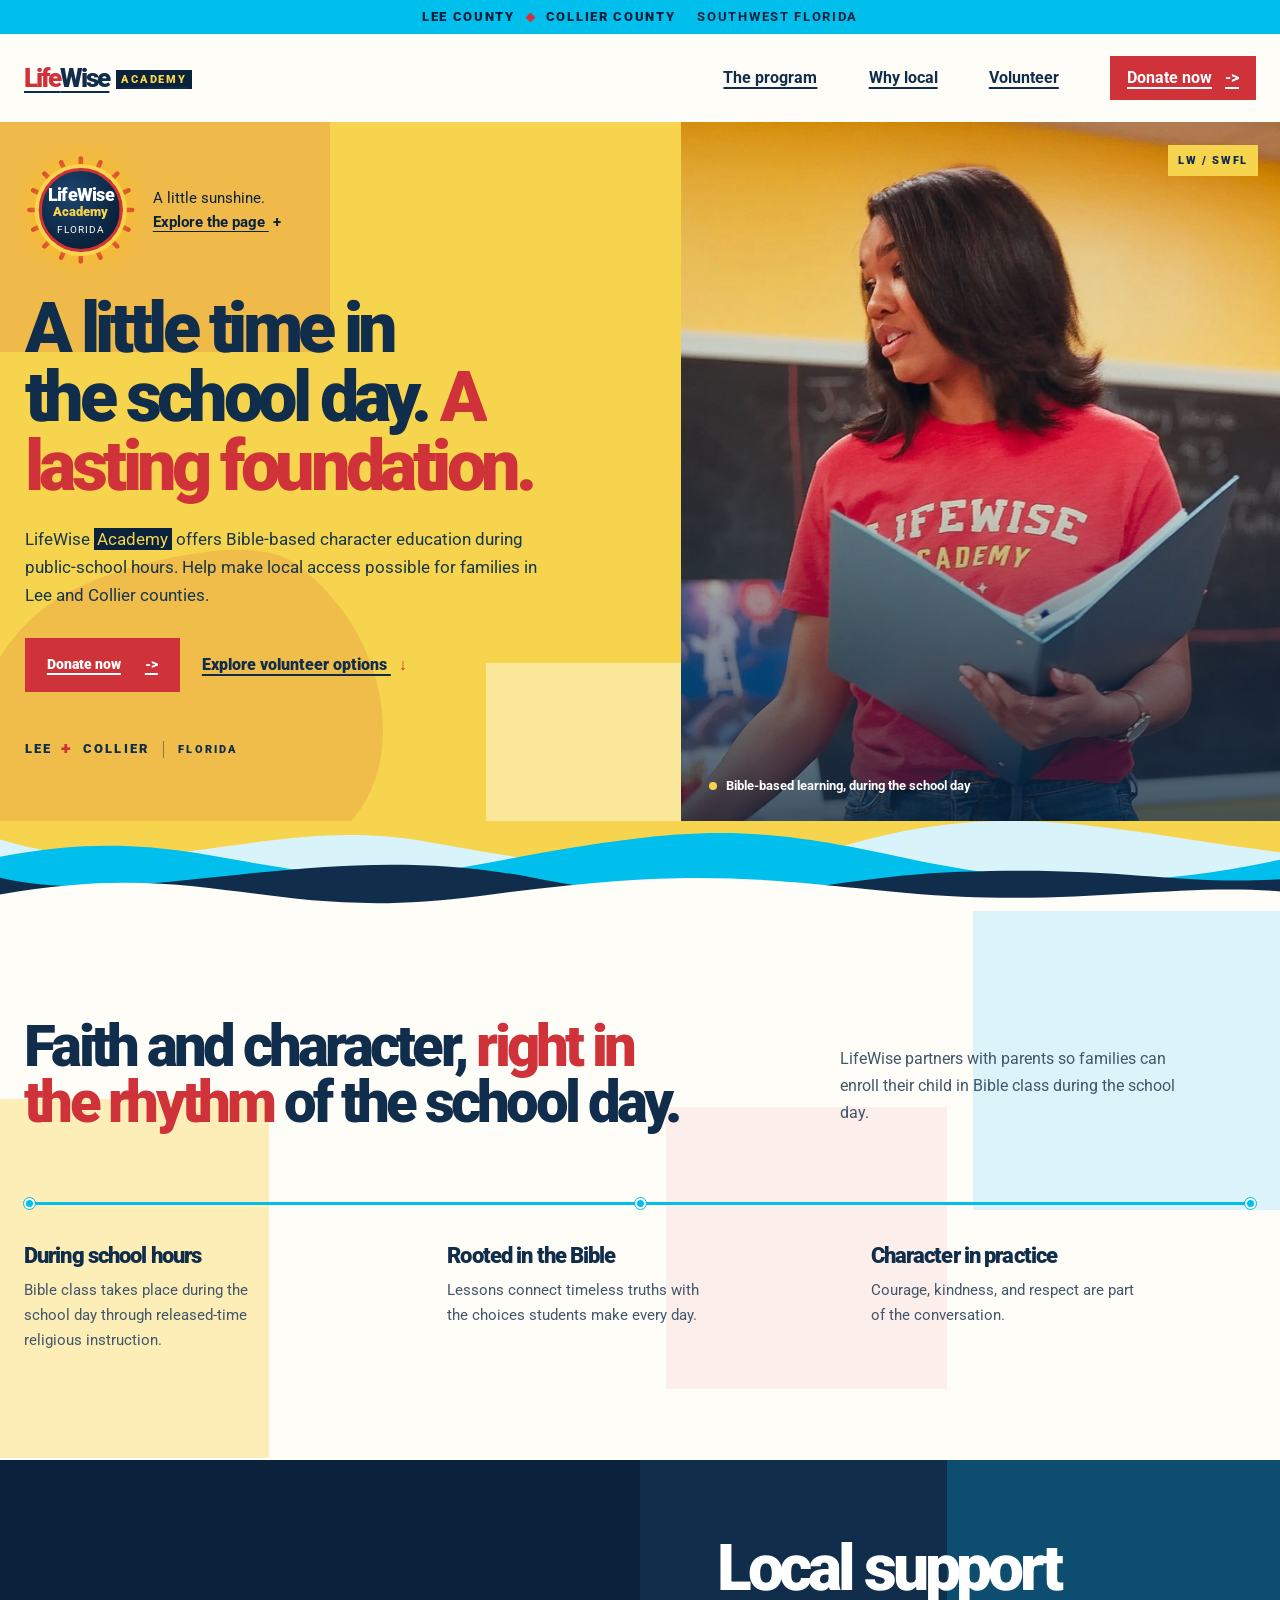
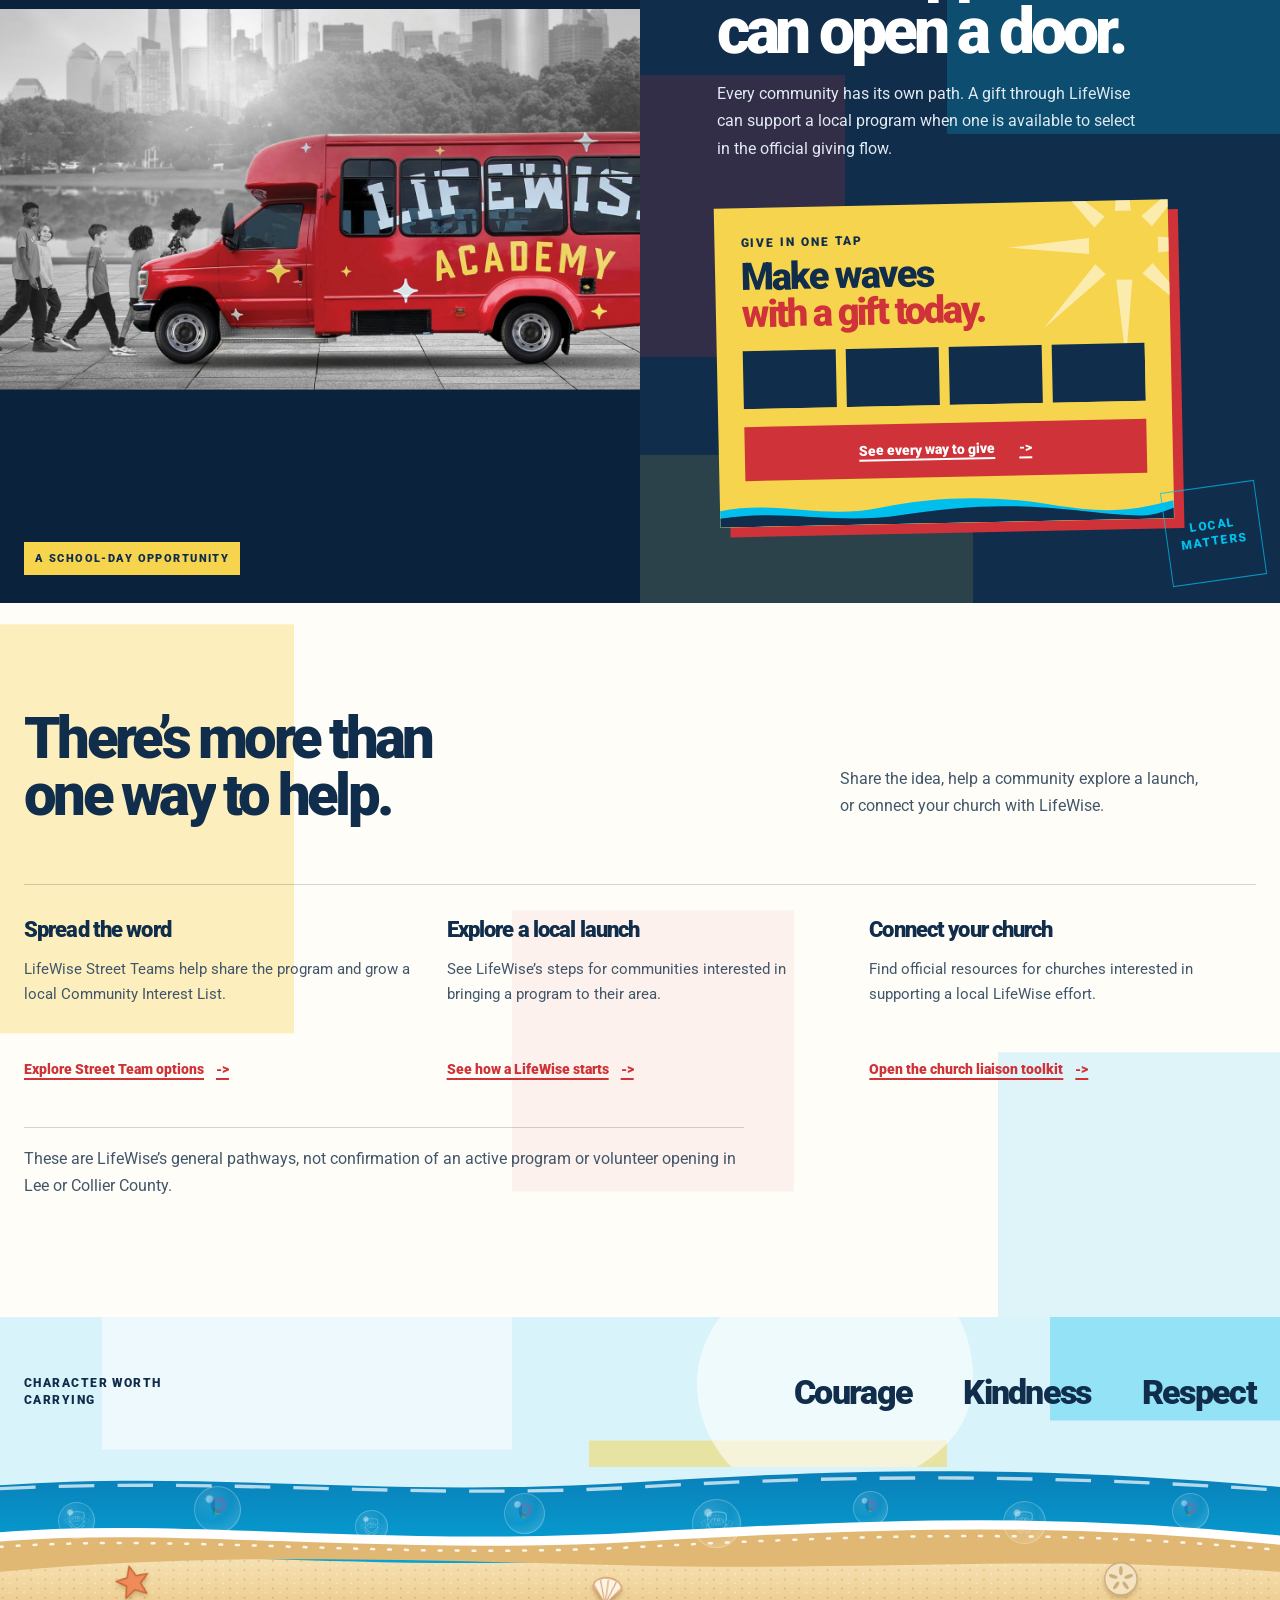
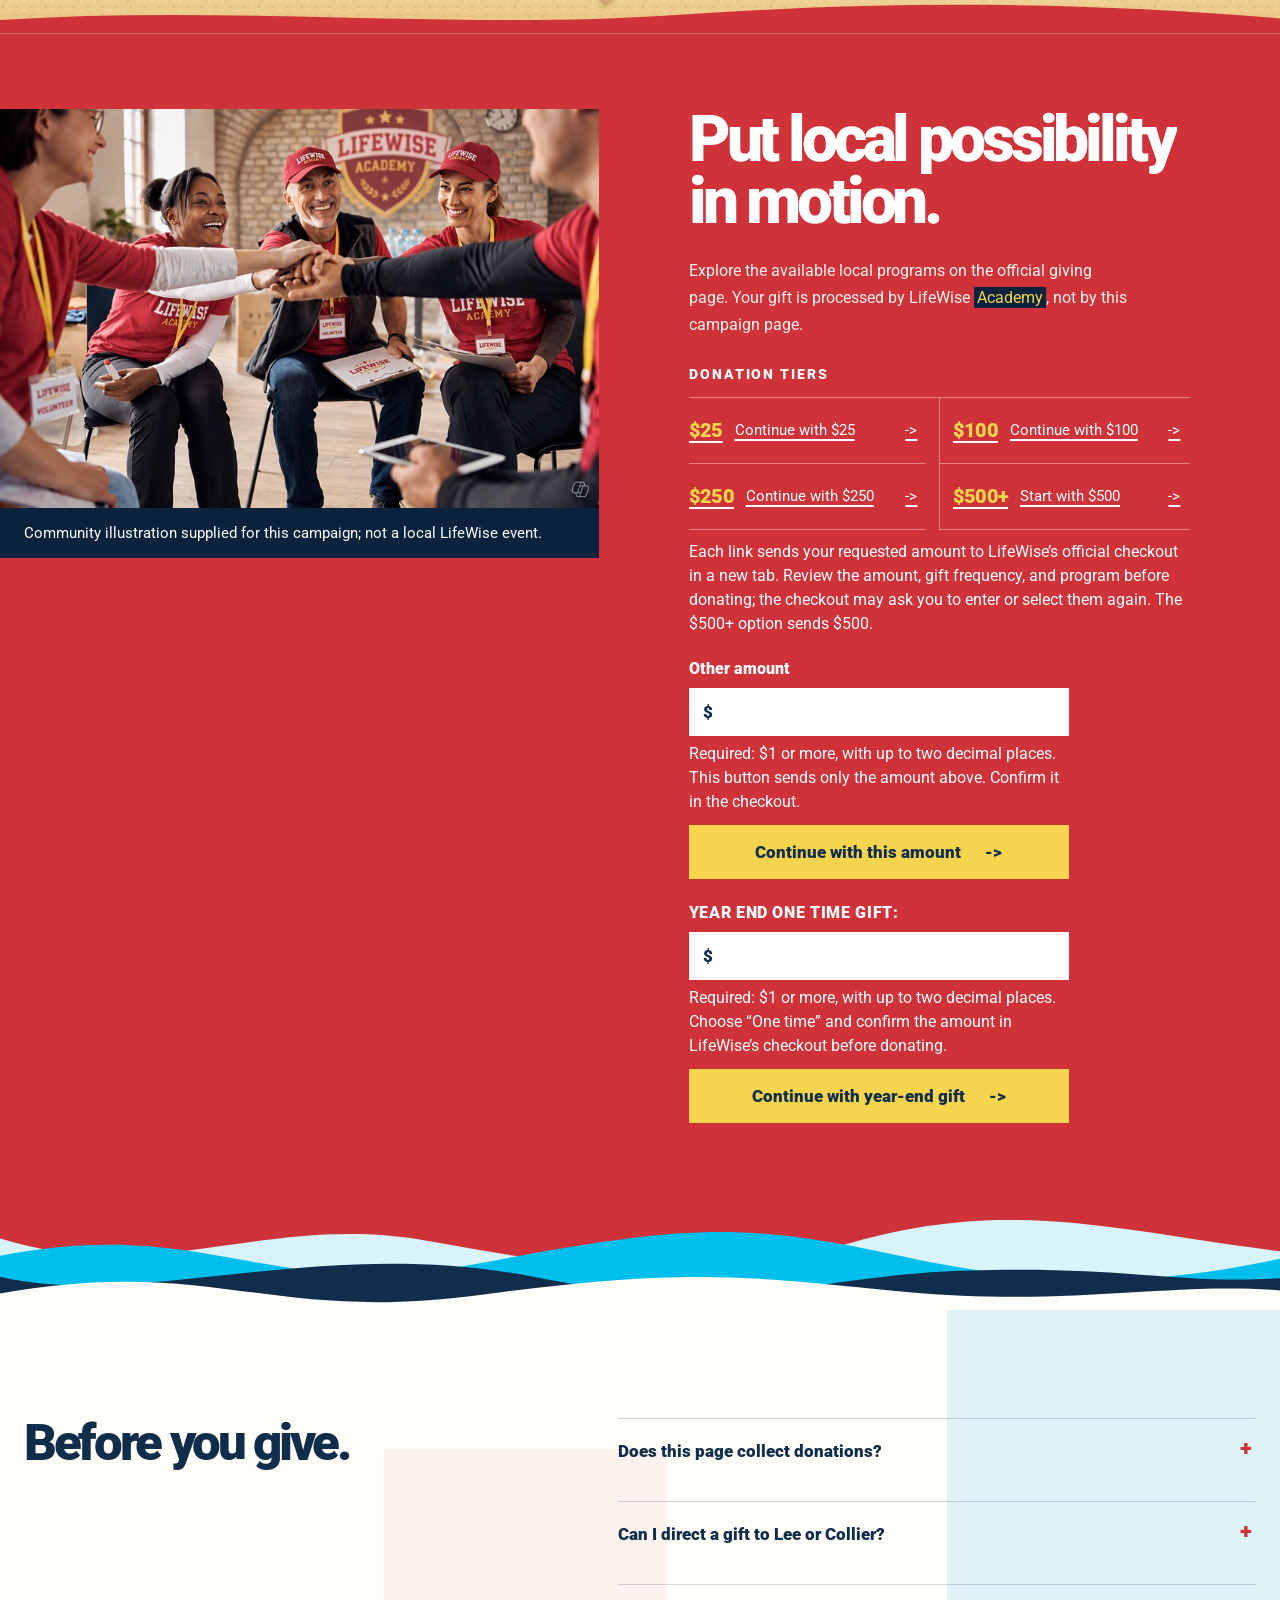
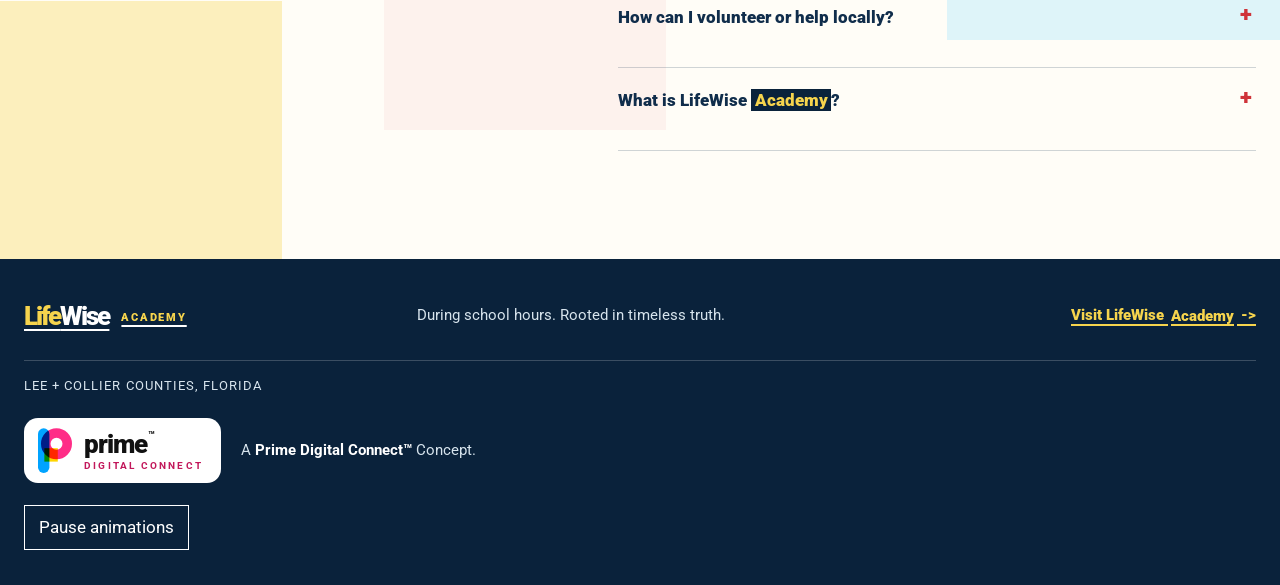
==== index.html @ 1477acfd "Use sharper teacher photo for hero Co-authored-by: Copilot App <223556219+Copilot@users.noreply.gith" ====
<!doctype html>
<html lang="en">
<head>
  <meta charset="utf-8">
  <meta name="viewport" content="width=device-width, initial-scale=1">
  <meta name="theme-color" content="#102d4b">
  <link rel="icon" href="assets/favicon.svg" type="image/svg+xml">
  <meta name="description" content="Help bring LifeWise Academy's Bible-based character education during school hours to students in Lee and Collier counties, Florida.">
  <title>LifeWise Lee + Collier | During School Hours</title>
  <link rel="canonical" href="https://afieldremains.github.io/lifewise-lee-collier/">
  <meta property="og:type" content="website">
  <meta property="og:title" content="LifeWise Lee + Collier | During School Hours">
  <meta property="og:description" content="Explore LifeWise Academy and ways to support school-day Bible-based character education in Lee and Collier counties, Florida.">
  <meta property="og:url" content="https://afieldremains.github.io/lifewise-lee-collier/">
  <meta property="og:image" content="https://afieldremains.github.io/lifewise-lee-collier/assets/lifewise-teacher.jpg">
  <meta property="og:image:width" content="1549">
  <meta property="og:image:height" content="997">
  <meta property="og:image:alt" content="A LifeWise Academy teacher reads from a binder in a classroom">
  <meta name="twitter:card" content="summary_large_image">
  <link rel="preconnect" href="https://fonts.googleapis.com">
  <link rel="preconnect" href="https://fonts.gstatic.com" crossorigin>
  <link rel="preload" as="image" href="assets/lifewise-teacher-3840.webp" imagesrcset="assets/lifewise-teacher-800.webp 800w, assets/lifewise-teacher-1200.webp 1200w, assets/lifewise-teacher-1549.webp 1549w, assets/lifewise-teacher-3840.webp 3840w" imagesizes="(max-width: 680px) 800px, (max-width: 2400px) 1200px, 50vw">
  <link rel="stylesheet" href="styles.css?v=20261030-teacher">
  <script src="script.js?v=20261030-teacher" defer></script>
</head>
<body>
  <!--
    THESIS: Invite Lee and Collier County neighbors to fund local access to LifeWise, not an abstract national campaign.
    OWN-WORLD: LifeWise red, yellow, and blue; school-day photography; oversized block typography; timetable rules.
    STORY: Explain Bible-based character education during school hours, then show how to support it through the official local-program checkout.
    FIRST VIEWPORT: Yellow split composition, oversized navy promise and donation action at left, LifeWise classroom photo at right.
    FORM: County-focused campaign poster with a school timetable spine; first hand-built direction. No generated seed was available.
  -->
  <a class="skip-link" href="#main">Skip to content</a>

  <div class="county-ribbon" aria-label="Campaign area">
    <span>Lee County</span>
    <span class="ribbon-mark" aria-hidden="true"></span>
    <span>Collier County</span>
    <span class="ribbon-tail">Southwest Florida</span>
  </div>

  <header class="site-header">
    <a class="wordmark" href="#top" aria-label="LifeWise Academy - home">
      <span class="wordmark-life">Life</span><span class="wordmark-wise">Wise</span>
      <span class="wordmark-academy">Academy</span>
    </a>

    <button class="menu-toggle" type="button" aria-expanded="false" aria-controls="site-nav" aria-label="Open navigation">
      <span></span><span></span>
    </button>

    <nav class="site-nav" id="site-nav" aria-label="Main navigation">
      <a href="#program">The program</a>
      <a href="#local">Why local</a>
      <a href="#volunteer">Volunteer</a>
      <a class="nav-give" href="#give">Donate now <span aria-hidden="true">-&gt;</span></a>
    </nav>
  </header>

  <main id="main">
    <section class="hero" id="top" aria-labelledby="hero-title">
      <div class="morph-field" aria-hidden="true"><span class="morph morph-a"></span><span class="morph morph-b"></span><span class="morph morph-c"></span></div>
      <div class="hero-copy">
        <details class="sun-nav">
          <summary aria-label="LifeWise Academy Florida: explore page navigation">
            <span class="sun-brand" aria-hidden="true">
              <svg class="sun-rays" viewBox="0 0 120 120" focusable="false"><g stroke="currentColor" stroke-width="5" stroke-linecap="round"><path d="M60 5v9m0 92v9M5 60h9m92 0h9M21 21l7 7m64 64 7 7M21 99l7-7m64-64 7-7M39 9l4 9m34 84 4 9M9 39l9 4m84 34 9 4M9 81l9-4m84-34 9-4M39 111l4-9m34-84 4-9"/></g></svg>
              <svg class="sun-orbit" viewBox="0 0 120 120" focusable="false"><circle class="sun-orbit-track" cx="60" cy="60" r="57" pathLength="1"/><circle class="sun-orbit-fill" cx="60" cy="60" r="57" pathLength="1"/></svg>
              <span class="sun-disc"><span class="sun-life">LifeWise</span><span class="sun-academy">Academy</span><span class="sun-florida">Florida</span></span>
            </span>
            <span class="sun-prompt">A little sunshine.<br><strong>Explore the page <span class="sun-toggle" aria-hidden="true">+</span></strong></span>
          </summary>
          <nav class="sun-links" aria-label="Sunshine quick navigation">
            <a class="sun-donate" href="#give">Choose a gift <span aria-hidden="true">-&gt;</span></a>
            <a href="#program">Discover the program</a>
            <a href="#local">Explore local support</a>
            <a href="#volunteer">Find ways to volunteer</a>
            <a href="#questions-title">Before you give</a>
            <a href="#top">Back to the top <span aria-hidden="true">↑</span></a>
          </nav>
        </details>
        <h1 id="hero-title">A little time in the school day. <span>A lasting foundation.</span></h1>
        <p class="hero-description">LifeWise <span class="academy-highlight">Academy</span> offers Bible-based character education during public-school hours. Help make local access possible for families in Lee and Collier counties.</p>
        <div class="hero-actions">
          <a class="button button-red" href="#give">Donate now <span aria-hidden="true">-&gt;</span></a>
          <a class="text-link" href="#volunteer">Explore volunteer options <span aria-hidden="true">↓</span></a>
        </div>
        <div class="hero-counties" aria-label="Campaign focus: Lee and Collier counties">
          <span>LEE</span><span class="county-plus">+</span><span>COLLIER</span>
          <span class="county-state">FLORIDA</span>
        </div>
      </div>

      <figure class="hero-photo">
        <img src="assets/lifewise-teacher-3840.webp" srcset="assets/lifewise-teacher-800.webp 800w, assets/lifewise-teacher-1200.webp 1200w, assets/lifewise-teacher-1549.webp 1549w, assets/lifewise-teacher-3840.webp 3840w" sizes="(max-width: 680px) 800px, (max-width: 2400px) 1200px, 50vw" width="3840" height="2472" fetchpriority="high" alt="A LifeWise Academy teacher reads from a binder in a classroom">
        <figcaption>
          <span class="photo-caption-dot" aria-hidden="true"></span>
          Bible-based learning, during the school day
        </figcaption>
        <span class="photo-index" aria-hidden="true">LW / SWFL</span>
      </figure>
      <svg class="morph-svg morph-svg-hero" viewBox="0 0 200 200" aria-hidden="true" focusable="false"><path d="M44.7,-58.4C57.4,-48.6,67,-34.1,71.5,-18C76,-1.9,75.4,15.7,67.6,29.1C59.8,42.5,44.8,51.7,29.6,58.9C14.4,66.1,-1,71.3,-16.5,69.6C-32,67.9,-47.6,59.3,-58.3,46.4C-69,33.5,-74.8,16.2,-73.3,0.9C-71.8,-14.4,-63,-28.8,-51.6,-38.9C-40.2,-49,-26.1,-54.8,-11.4,-58.8C3.3,-62.8,32,-68.2,44.7,-58.4Z" transform="translate(100 100)"><animate attributeName="d" dur="16s" repeatCount="indefinite" calcMode="spline" keySplines="0.45 0 0.55 1;0.45 0 0.55 1;0.45 0 0.55 1" keyTimes="0;0.33;0.66;1" values="M44.7,-58.4C57.4,-48.6,67,-34.1,71.5,-18C76,-1.9,75.4,15.7,67.6,29.1C59.8,42.5,44.8,51.7,29.6,58.9C14.4,66.1,-1,71.3,-16.5,69.6C-32,67.9,-47.6,59.3,-58.3,46.4C-69,33.5,-74.8,16.2,-73.3,0.9C-71.8,-14.4,-63,-28.8,-51.6,-38.9C-40.2,-49,-26.1,-54.8,-11.4,-58.8C3.3,-62.8,32,-68.2,44.7,-58.4Z;M38.9,-52.6C50.9,-43.9,61.4,-32.4,66.9,-18.5C72.4,-4.6,72.9,11.7,66.2,24.6C59.5,37.5,45.6,47,31.2,54.4C16.8,61.8,1.9,67.1,-13.6,66.1C-29.1,65.1,-45.2,57.8,-55.6,45.6C-66,33.4,-70.7,16.7,-69.2,1C-67.7,-14.7,-60,-29.4,-49,-38.3C-38,-47.2,-23.7,-50.3,-9.1,-53.6C5.5,-56.9,26.9,-61.3,38.9,-52.6Z;M47.3,-60.6C59.2,-50.6,65.5,-33.8,68.4,-17C71.3,-0.2,70.8,16.6,63.2,29.3C55.6,42,40.9,50.6,26,57.4C11.1,64.2,-4,69.2,-19.4,66.8C-34.8,64.4,-50.5,54.6,-60.4,41C-70.3,27.4,-74.4,10,-71.6,-5.7C-68.8,-21.4,-59.1,-35.4,-46.8,-45.4C-34.5,-55.4,-19.6,-61.4,-2.7,-58.5C14.2,-55.6,35.4,-70.6,47.3,-60.6Z;M44.7,-58.4C57.4,-48.6,67,-34.1,71.5,-18C76,-1.9,75.4,15.7,67.6,29.1C59.8,42.5,44.8,51.7,29.6,58.9C14.4,66.1,-1,71.3,-16.5,69.6C-32,67.9,-47.6,59.3,-58.3,46.4C-69,33.5,-74.8,16.2,-73.3,0.9C-71.8,-14.4,-63,-28.8,-51.6,-38.9C-40.2,-49,-26.1,-54.8,-11.4,-58.8C3.3,-62.8,32,-68.2,44.7,-58.4Z"/></path></svg>
    </section>

    <div class="coastal-divider coastal-divider-sunshine" aria-hidden="true"></div>

    <section class="program-section section-pad" id="program" aria-labelledby="program-title">
      <div class="morph-field" aria-hidden="true"><span class="morph morph-a"></span><span class="morph morph-b"></span><span class="morph morph-c"></span></div>
      <div class="program-heading">
        <h2 id="program-title">Faith and character, <em>right in the rhythm</em> of the school day.</h2>
        <p>LifeWise partners with parents so families can enroll their child in Bible class during the school day.</p>
      </div>

      <div class="school-day-rail" aria-label="LifeWise program at a glance">
        <div class="rail-line" aria-hidden="true"><span></span><span></span><span></span></div>
        <div class="rail-stop">
          <h3>During school hours</h3>
          <p>Bible class takes place during the school day through released-time religious instruction.</p>
        </div>
        <div class="rail-stop">
          <h3>Rooted in the Bible</h3>
          <p>Lessons connect timeless truths with the choices students make every day.</p>
        </div>
        <div class="rail-stop">
          <h3>Character in practice</h3>
          <p>Courage, kindness, and respect are part of the conversation.</p>
        </div>
      </div>
    </section>

    <section class="local-section" id="local" aria-labelledby="local-title">
      <div class="morph-field" aria-hidden="true"><span class="morph morph-a"></span><span class="morph morph-b"></span><span class="morph morph-c"></span></div>
      <div class="local-photo">
        <img src="assets/lifewise-bus-city.webp" width="1480" height="880" loading="lazy" decoding="async" alt="Children walking toward a red LifeWise Academy bus, with a grayscale city skyline behind them">
        <span class="local-photo-label">A school-day opportunity</span>
      </div>
      <div class="local-copy">
        <h2 id="local-title">Local support can open a door.</h2>
        <p>Every community has its own path. A gift through LifeWise can support a local program when one is available to select in the official giving flow.</p>
        <div class="quick-give" aria-labelledby="quick-give-title">
          <svg class="quick-burst" viewBox="0 0 200 200" aria-hidden="true" focusable="false"><g fill="currentColor"><path d="M100 0l7 70h-14zM100 200l-7-70h14zM0 100l70-7v14zM200 100l-70 7v-14zM29 29l55 46-9 9zM171 171l-55-46 9-9zM29 171l46-55 9 9zM171 29l-46 55-9-9z"/></g></svg>
          <svg class="quick-wave" viewBox="0 0 400 40" preserveAspectRatio="none" aria-hidden="true" focusable="false"><path d="M0 18C50 4 90 32 140 18S240 4 290 18 360 30 400 16V40H0Z" fill="#00bfed"/><path d="M0 28C60 16 100 40 160 28S260 16 320 28 380 36 400 26V40H0Z" fill="#102d4b"/></svg>
          <p class="quick-kicker">Give in one tap</p>
          <h3 id="quick-give-title">Make waves <span>with a gift today.</span></h3>
          <ul class="quick-chips"><li><a class="quick-chip" href="https://give.lifewise.org/lifewise/checkout/local-program-giving-checkout-all?payment_processor=payrix&amp;amount=25" target="_blank" rel="noopener noreferrer"><strong>$25</strong><span class="visually-hidden"> donation, opens LifeWise checkout in a new tab</span></a></li><li><a class="quick-chip" href="https://give.lifewise.org/lifewise/checkout/local-program-giving-checkout-all?payment_processor=payrix&amp;amount=100" target="_blank" rel="noopener noreferrer"><strong>$100</strong><span class="visually-hidden"> donation, opens LifeWise checkout in a new tab</span></a></li><li><a class="quick-chip" href="https://give.lifewise.org/lifewise/checkout/local-program-giving-checkout-all?payment_processor=payrix&amp;amount=250" target="_blank" rel="noopener noreferrer"><strong>$250</strong><span class="visually-hidden"> donation, opens LifeWise checkout in a new tab</span></a></li><li><a class="quick-chip" href="https://give.lifewise.org/lifewise/checkout/local-program-giving-checkout-all?payment_processor=payrix&amp;amount=500" target="_blank" rel="noopener noreferrer"><strong>$500+</strong><span class="visually-hidden"> donation, opens LifeWise checkout in a new tab</span></a></li></ul>
          <a class="button button-red quick-cta" href="#give">See every way to give <span aria-hidden="true">-&gt;</span></a>
        </div>
      </div>
      <div class="county-stamp" aria-hidden="true">LOCAL<br>MATTERS</div>
    </section>

    <section class="volunteer-section section-pad" id="volunteer" aria-labelledby="volunteer-title">
      <div class="morph-field" aria-hidden="true"><span class="morph morph-a"></span><span class="morph morph-b"></span><span class="morph morph-c"></span></div>
      <div class="volunteer-heading">
        <h2 id="volunteer-title">There’s more than one way to help.</h2>
        <p>Share the idea, help a community explore a launch, or connect your church with LifeWise.</p>
      </div>
      <div class="volunteer-options">
        <article class="volunteer-option">
          <h3>Spread the word</h3>
          <p>LifeWise Street Teams help share the program and grow a local Community Interest List.</p>
          <a href="https://lifewise.org/streetteam/" target="_blank" rel="noopener noreferrer">Explore Street Team options <span aria-hidden="true">-&gt;</span></a>
        </article>
        <article class="volunteer-option">
          <h3>Explore a local launch</h3>
          <p>See LifeWise’s steps for communities interested in bringing a program to their area.</p>
          <a href="https://lifewise.org/startalifewise/" target="_blank" rel="noopener noreferrer">See how a LifeWise starts <span aria-hidden="true">-&gt;</span></a>
        </article>
        <article class="volunteer-option">
          <h3>Connect your church</h3>
          <p>Find official resources for churches interested in supporting a local LifeWise effort.</p>
          <a href="https://lifewise.org/churchtoolkit/" target="_blank" rel="noopener noreferrer">Open the church liaison toolkit <span aria-hidden="true">-&gt;</span></a>
        </article>
      </div>
      <p class="volunteer-note">These are LifeWise’s general pathways, not confirmation of an active program or volunteer opening in Lee or Collier County.</p>
    </section>

    <section class="values-band" aria-label="LifeWise character values">
      <div class="morph-field" aria-hidden="true"><span class="morph morph-a"></span><span class="morph morph-b"></span><span class="morph morph-c"></span></div><svg class="morph-svg morph-svg-values" viewBox="0 0 200 200" aria-hidden="true" focusable="false"><path d="M44.7,-58.4C57.4,-48.6,67,-34.1,71.5,-18C76,-1.9,75.4,15.7,67.6,29.1C59.8,42.5,44.8,51.7,29.6,58.9C14.4,66.1,-1,71.3,-16.5,69.6C-32,67.9,-47.6,59.3,-58.3,46.4C-69,33.5,-74.8,16.2,-73.3,0.9C-71.8,-14.4,-63,-28.8,-51.6,-38.9C-40.2,-49,-26.1,-54.8,-11.4,-58.8C3.3,-62.8,32,-68.2,44.7,-58.4Z" transform="translate(100 100)"><animate attributeName="d" dur="16s" repeatCount="indefinite" calcMode="spline" keySplines="0.45 0 0.55 1;0.45 0 0.55 1;0.45 0 0.55 1" keyTimes="0;0.33;0.66;1" values="M44.7,-58.4C57.4,-48.6,67,-34.1,71.5,-18C76,-1.9,75.4,15.7,67.6,29.1C59.8,42.5,44.8,51.7,29.6,58.9C14.4,66.1,-1,71.3,-16.5,69.6C-32,67.9,-47.6,59.3,-58.3,46.4C-69,33.5,-74.8,16.2,-73.3,0.9C-71.8,-14.4,-63,-28.8,-51.6,-38.9C-40.2,-49,-26.1,-54.8,-11.4,-58.8C3.3,-62.8,32,-68.2,44.7,-58.4Z;M38.9,-52.6C50.9,-43.9,61.4,-32.4,66.9,-18.5C72.4,-4.6,72.9,11.7,66.2,24.6C59.5,37.5,45.6,47,31.2,54.4C16.8,61.8,1.9,67.1,-13.6,66.1C-29.1,65.1,-45.2,57.8,-55.6,45.6C-66,33.4,-70.7,16.7,-69.2,1C-67.7,-14.7,-60,-29.4,-49,-38.3C-38,-47.2,-23.7,-50.3,-9.1,-53.6C5.5,-56.9,26.9,-61.3,38.9,-52.6Z;M47.3,-60.6C59.2,-50.6,65.5,-33.8,68.4,-17C71.3,-0.2,70.8,16.6,63.2,29.3C55.6,42,40.9,50.6,26,57.4C11.1,64.2,-4,69.2,-19.4,66.8C-34.8,64.4,-50.5,54.6,-60.4,41C-70.3,27.4,-74.4,10,-71.6,-5.7C-68.8,-21.4,-59.1,-35.4,-46.8,-45.4C-34.5,-55.4,-19.6,-61.4,-2.7,-58.5C14.2,-55.6,35.4,-70.6,47.3,-60.6Z;M44.7,-58.4C57.4,-48.6,67,-34.1,71.5,-18C76,-1.9,75.4,15.7,67.6,29.1C59.8,42.5,44.8,51.7,29.6,58.9C14.4,66.1,-1,71.3,-16.5,69.6C-32,67.9,-47.6,59.3,-58.3,46.4C-69,33.5,-74.8,16.2,-73.3,0.9C-71.8,-14.4,-63,-28.8,-51.6,-38.9C-40.2,-49,-26.1,-54.8,-11.4,-58.8C3.3,-62.8,32,-68.2,44.7,-58.4Z"/></path></svg>
      <p>Character worth carrying</p>
      <ul>
        <li>Courage</li>
        <li>Kindness</li>
        <li>Respect</li>
      </ul>
    </section>

    <div class="shoreline" aria-hidden="true">
      <svg class="shore-scene" viewBox="0 0 1440 200" preserveAspectRatio="none" focusable="false">
        <defs>
          <linearGradient id="shore-sea" x1="0" y1="0" x2="0" y2="1"><stop offset="0" stop-color="#0a7fb8"/><stop offset="1" stop-color="#00bfed"/></linearGradient>
          <linearGradient id="shore-sand" x1="0" y1="0" x2="0" y2="1"><stop offset="0" stop-color="#f8e5ba"/><stop offset="1" stop-color="#e8c27c"/></linearGradient>
          <pattern id="shore-grain" width="16" height="11" patternUnits="userSpaceOnUse"><circle cx="3" cy="3" r="1.1" fill="#b98a45" opacity="0.45"/><circle cx="11" cy="8" r="0.9" fill="#fff8e6" opacity="0.8"/></pattern>
        </defs>
        <rect width="1440" height="200" fill="#d9f3fa"/>
        <path d="M0 22C240 4 430 38 720 18S1200 2 1440 24V200H0Z" fill="url(#shore-sea)"/>
        <path d="M0 26C260 12 470 40 720 24S1190 10 1440 28" fill="none" stroke="#fff" stroke-width="4" stroke-dasharray="40 26" opacity="0.7"/>
        <path d="M0 116C220 94 420 128 700 110S1180 90 1440 114V200H0Z" fill="url(#shore-sand)"/>
        <path d="M0 116C220 94 420 128 700 110S1180 90 1440 114V200H0Z" fill="url(#shore-grain)"/>
        <g class="shore-lap">
          <path d="M0 84C200 66 430 102 720 84S1210 62 1440 88V126C1180 104 980 126 700 118S220 104 0 126Z" fill="#e0b873"/>
          <path d="M0 84C200 66 430 102 720 84S1210 62 1440 88" fill="none" stroke="#fff" stroke-width="11" stroke-linecap="round"/>
          <path d="M0 96C210 80 440 112 720 96S1200 76 1440 100" fill="none" stroke="#fff" stroke-width="3" stroke-dasharray="3 16" stroke-linecap="round" opacity="0.85"/>
        </g>
        <path d="M0 184C260 166 520 196 760 178S1220 162 1440 182V200H0Z" fill="#cf3339"/>
      </svg>
      <svg class="shore-find shore-star" viewBox="0 0 40 40" focusable="false"><path d="M20 2l5 12 13 1-10 8 4 13-12-7-12 7 4-13L2 15l13-1z" fill="#ef8a5a" stroke="#c4602f" stroke-width="1.5" stroke-linejoin="round"/></svg>
      <svg class="shore-find shore-scallop" viewBox="0 0 40 34" focusable="false"><path d="M20 32 4 14C4 6 12 2 20 2s16 4 16 12Z" fill="#fff4e4" stroke="#d1a06d" stroke-width="1.5" stroke-linejoin="round"/><path d="M20 32V4M20 32 11 5M20 32 29 5M20 32 5 12M20 32 35 12" fill="none" stroke="#d1a06d" stroke-width="1.2"/></svg>
      <svg class="shore-find shore-dollar" viewBox="0 0 40 40" focusable="false"><circle cx="20" cy="20" r="18" fill="#f3e3c3" stroke="#cfae7a" stroke-width="1.5"/><g fill="#cfae7a"><ellipse cx="20" cy="11" rx="2" ry="5"/><ellipse cx="20" cy="11" rx="2" ry="5" transform="rotate(72 20 20)"/><ellipse cx="20" cy="11" rx="2" ry="5" transform="rotate(144 20 20)"/><ellipse cx="20" cy="11" rx="2" ry="5" transform="rotate(216 20 20)"/><ellipse cx="20" cy="11" rx="2" ry="5" transform="rotate(288 20 20)"/></g></svg>
    </div>

    <section class="give-section" id="give" aria-labelledby="give-title">
      <div class="morph-field" aria-hidden="true"><span class="morph morph-a"></span><span class="morph morph-b"></span><span class="morph morph-c"></span></div>
      <figure class="give-photo">
        <img src="assets/community-volunteers-1536.webp" srcset="assets/community-volunteers-800.webp 800w, assets/community-volunteers-1200.webp 1200w, assets/community-volunteers-1536.webp 1536w" sizes="(max-width: 680px) 100vw, 47vw" width="1536" height="1024" loading="lazy" decoding="async" alt="Illustrative image of adults in red LifeWise Academy shirts and caps joining hands">
        <figcaption>Community illustration supplied for this campaign; not a local LifeWise event.</figcaption>
      </figure>
      <div class="give-copy">
        <h2 id="give-title">Put local possibility in motion.</h2>
        <p>Explore the available local programs on the official giving page. Your gift is processed by LifeWise <span class="academy-highlight">Academy</span>, not by this campaign page.</p>
        <div class="donation-tiers" aria-labelledby="donation-tiers-title">
          <h3 id="donation-tiers-title">Donation tiers</h3>
          <ul>
            <li><a class="donation-tier" href="https://give.lifewise.org/lifewise/checkout/local-program-giving-checkout-all?payment_processor=payrix&amp;amount=25" target="_blank" rel="noopener noreferrer"><strong>$25</strong><span>Continue with $25</span><span class="donation-tier-arrow" aria-hidden="true">-&gt;</span></a></li>
            <li><a class="donation-tier" href="https://give.lifewise.org/lifewise/checkout/local-program-giving-checkout-all?payment_processor=payrix&amp;amount=100" target="_blank" rel="noopener noreferrer"><strong>$100</strong><span>Continue with $100</span><span class="donation-tier-arrow" aria-hidden="true">-&gt;</span></a></li>
            <li><a class="donation-tier" href="https://give.lifewise.org/lifewise/checkout/local-program-giving-checkout-all?payment_processor=payrix&amp;amount=250" target="_blank" rel="noopener noreferrer"><strong>$250</strong><span>Continue with $250</span><span class="donation-tier-arrow" aria-hidden="true">-&gt;</span></a></li>
            <li><a class="donation-tier" href="https://give.lifewise.org/lifewise/checkout/local-program-giving-checkout-all?payment_processor=payrix&amp;amount=500" target="_blank" rel="noopener noreferrer"><strong>$500+</strong><span>Start with $500</span><span class="donation-tier-arrow" aria-hidden="true">-&gt;</span></a></li>
          </ul>
          <p class="tier-note">Each link sends your requested amount to LifeWise’s official checkout in a new tab. Review the amount, gift frequency, and program before donating; the checkout may ask you to enter or select them again. The $500+ option sends $500.</p>
        </div>
        <form class="other-amount" action="https://give.lifewise.org/lifewise/checkout/local-program-giving-checkout-all" method="get" target="_blank" rel="noopener noreferrer">
          <input type="hidden" name="payment_processor" value="payrix">
          <label for="other-amount">Other amount</label>
          <div class="amount-input">
            <span aria-hidden="true">$</span>
            <input id="other-amount" name="amount" type="number" min="1" step="0.01" inputmode="decimal" required aria-describedby="other-amount-note">
          </div>
          <p id="other-amount-note">Required: $1 or more, with up to two decimal places. This button sends only the amount above. Confirm it in the checkout.</p>
          <button class="button button-yellow" type="submit">Continue with this amount <span aria-hidden="true">-&gt;</span></button>
        </form>
        <form class="other-amount year-end-gift" action="https://give.lifewise.org/lifewise/checkout/local-program-giving-checkout-all" method="get" target="_blank" rel="noopener noreferrer">
          <input type="hidden" name="payment_processor" value="payrix">
          <label for="year-end-gift-amount">YEAR END ONE TIME GIFT:</label>
          <div class="amount-input">
            <span aria-hidden="true">$</span>
            <input id="year-end-gift-amount" name="amount" type="number" min="1" step="0.01" inputmode="decimal" required aria-describedby="year-end-gift-note">
          </div>
          <p id="year-end-gift-note">Required: $1 or more, with up to two decimal places. Choose “One time” and confirm the amount in LifeWise’s checkout before donating.</p>
          <button class="button button-yellow" type="submit">Continue with year-end gift <span aria-hidden="true">-&gt;</span></button>
        </form>
      </div>
    </section>

    <div class="coastal-divider coastal-divider-giving" aria-hidden="true"></div>

    <section class="questions-section section-pad" aria-labelledby="questions-title">
      <div class="morph-field" aria-hidden="true"><span class="morph morph-a"></span><span class="morph morph-b"></span><span class="morph morph-c"></span></div>
      <div class="questions-intro">
        <h2 id="questions-title">Before you give.</h2>
      </div>
      <div class="questions-list">
        <details>
          <summary>Does this page collect donations?</summary>
          <p>No. Giving happens on LifeWise <span class="academy-highlight">Academy</span>'s official checkout. This page only helps connect local supporters to that process.</p>
        </details>
        <details>
          <summary>Can I direct a gift to Lee or Collier?</summary>
          <p>Use the official local-program giving checkout to see the available programs. Review the program list in the checkout before you donate.</p>
        </details>
        <details>
          <summary>How can I volunteer or help locally?</summary>
          <p>Explore LifeWise’s Street Team, community launch, and church liaison resources above.</p>
        </details>
        <details>
          <summary>What is LifeWise <span class="academy-highlight">Academy</span>?</summary>
          <p>LifeWise partners with parents to offer Bible-based character education to public-school students during school hours through released-time religious instruction.</p>
        </details>
      </div>
    </section>
  </main>

  <footer class="site-footer">
    <a class="wordmark footer-wordmark" href="#top" aria-label="LifeWise Academy - back to top">
      <span class="wordmark-life">Life</span><span class="wordmark-wise">Wise</span>
      <span class="wordmark-academy">Academy</span>
    </a>
    <p>During school hours. Rooted in timeless truth.</p>
    <a class="footer-link" href="https://lifewise.org/" target="_blank" rel="noopener noreferrer">Visit LifeWise <span class="academy-highlight">Academy</span> <span aria-hidden="true">-&gt;</span></a>
    <small>Lee + Collier counties, Florida</small>
    <div class="maker-credit">
      <div class="prime-logo" role="img" aria-label="Prime Digital Connect trademark logo">
        <svg class="prime-mark" viewBox="0 0 182 241" aria-hidden="true" focusable="false">
          <g>
            <rect x="0" y="2" width="61" height="239" rx="30.5" fill="#00a3ff"/>
            <circle cx="99" cy="84" r="57.5" fill="none" stroke="#ff2d87" stroke-width="51"/>
            <rect x="34" y="108" width="72" height="72" fill="#ffd500"/>
          </g>
        </svg>
        <span class="prime-type" aria-hidden="true">
          <span class="prime-word">prime<sup>&trade;</sup></span>
          <span class="prime-tag">Digital Connect</span>
        </span>
      </div>
      <p>A <strong>Prime Digital Connect&trade;</strong> Concept.</p>
    </div>
    <button class="motion-toggle" type="button" aria-pressed="false" hidden>Pause animations</button>
  </footer>

  <a class="donate-pill" href="#give" tabindex="-1" aria-hidden="true">Donate now <span aria-hidden="true">-&gt;</span></a>
</body>
</html>
---- styles.css ----
@import url("https://fonts.googleapis.com/css2?family=Roboto:wght@400;500;700;900&display=swap");

:root {
  color-scheme: light;
  --navy: #102d4b;
  --navy-deep: #0a223b;
  --red: #cf3339;
  --yellow: #f6d44d;
  --blue: #00bfed;
  --sky: #d9f3fa;
  --paper: #fffdf7;
  --ink: #142b40;
  --muted: #41566a;
  --line: rgba(16, 45, 75, 0.2);
  --content-width: 1240px;
  font-family: "Roboto", Arial, sans-serif;
  font-synthesis: none;
  text-rendering: optimizeLegibility;
}

* {
  box-sizing: border-box;
}

html {
  scroll-behavior: smooth;
  scroll-padding-top: 96px;
}

body {
  margin: 0;
  color: var(--ink);
  background: var(--paper);
  font-size: 17px;
  line-height: 1.55;
}

img {
  display: block;
  width: 100%;
}

a {
  color: inherit;
}

a:focus-visible,
button:focus-visible,
summary:focus-visible {
  outline: 3px solid currentColor;
  outline-offset: 4px;
}

.skip-link {
  position: absolute;
  z-index: 20;
  top: 8px;
  left: 8px;
  padding: 10px 14px;
  color: var(--navy);
  background: var(--yellow);
  transform: translateY(-160%);
}

.skip-link:focus {
  transform: translateY(0);
}

.county-ribbon {
  display: flex;
  min-height: 34px;
  align-items: center;
  justify-content: center;
  gap: 12px;
  padding: 5px 16px;
  color: var(--navy-deep);
  background: var(--blue);
  font-size: 13px;
  font-weight: 900;
  letter-spacing: 0.13em;
  line-height: 1.2;
  text-transform: uppercase;
}

.ribbon-mark {
  width: 7px;
  height: 7px;
  background: var(--red);
  transform: rotate(45deg);
}

.ribbon-tail {
  margin-left: 10px;
  color: var(--navy-deep);
  font-weight: 700;
}

.site-header {
  position: relative;
  z-index: 5;
  display: flex;
  width: min(100% - 48px, var(--content-width));
  min-height: 88px;
  align-items: center;
  justify-content: space-between;
  margin: 0 auto;
}

.wordmark {
  position: relative;
  display: inline-flex;
  align-items: baseline;
  color: var(--navy);
  font-size: 26px;
  font-weight: 900;
  letter-spacing: -0.075em;
  line-height: 1;
  text-decoration: none;
}

.wordmark-life {
  color: var(--red);
}

.wordmark-academy {
  align-self: flex-end;
  margin: 0 0 2px 7px;
  color: var(--yellow);
  background: var(--navy-deep);
  padding: 4px 5px;
  font-size: 11px;
  font-weight: 900;
  letter-spacing: 0.16em;
  text-transform: uppercase;
}

.academy-highlight {
  padding: 0.05em 0.2em;
  color: var(--yellow);
  background: var(--navy-deep);
  box-decoration-break: clone;
  -webkit-box-decoration-break: clone;
}

.sun-nav {
  position: relative;
  width: 100%;
  margin-bottom: 28px;
  color: var(--navy-deep);
}

.sun-nav > summary {
  display: flex;
  width: fit-content;
  align-items: center;
  gap: 16px;
  border-radius: 6px;
  cursor: pointer;
  list-style: none;
}

.sun-nav > summary::-webkit-details-marker { display: none; }

.sun-brand {
  position: relative;
  display: grid;
  width: var(--sun-size, 112px);
  height: var(--sun-size, 112px);
  flex: 0 0 var(--sun-size, 112px);
  place-items: center;
  container-type: size;
  scale: calc(var(--sun-scale, 1) * var(--sun-hover, 1));
  transition: scale 320ms var(--ease, ease-out);
}

/* While flying, scale tracks scroll directly; easing it would make the sun lag the page */
.sun-flight .sun-nav.is-airborne:not(.is-docked) .sun-brand { transition: none; }

.sun-nav > summary:hover .sun-brand,
.sun-nav > summary:focus-visible .sun-brand { --sun-hover: 1.1; }

/* Two radiating coronas: a warm yellow glow and a red echo ring */
.sun-brand::before,
.sun-brand::after {
  position: absolute;
  inset: 14%;
  border-radius: 50%;
  content: "";
  opacity: 0;
  pointer-events: none;
  animation: sunshine-radiate 3.2s cubic-bezier(0.2, 0.6, 0.3, 1) infinite;
  animation-play-state: paused;
}

.sun-brand::before {
  background: radial-gradient(circle, rgba(255, 236, 150, 0.95), rgba(255, 186, 30, 0.6) 55%, transparent 72%);
}

.sun-brand::after {
  border: 3px solid var(--red);
  animation-delay: -1.6s;
}

.sun-rays {
  position: absolute;
  inset: 0;
  width: 100%;
  height: 100%;
  overflow: visible;
  color: var(--red);
  rotate: var(--sun-spin, 0deg);
  animation: sunshine-rays 3.2s ease-in-out infinite;
  animation-play-state: paused;
}

.sun-orbit {
  position: absolute;
  inset: -8%;
  width: 116%;
  height: 116%;
  overflow: visible;
  opacity: 0;
  pointer-events: none;
  rotate: -90deg;
  transition: opacity 400ms ease;
}

.sun-orbit circle { fill: none; stroke-width: 4; }
.sun-orbit-track { stroke: rgba(10, 34, 59, 0.2); }
.sun-orbit-fill { stroke: var(--red); stroke-dasharray: 1; stroke-dashoffset: 1; stroke-linecap: round; }
.sun-nav.is-docked .sun-orbit { opacity: 1; }

.sun-disc {
  z-index: 1;
  display: flex;
  width: 75%;
  height: 75%;
  align-items: center;
  justify-content: center;
  flex-direction: column;
  border: 3px solid var(--red);
  border-radius: 50%;
  color: #fff;
  background: radial-gradient(circle at 38% 30%, #1d4670, var(--navy-deep) 70%);
  box-shadow: 0 0 0 4px var(--yellow), 0 0 22px 8px rgba(255, 190, 20, 0.6);
  line-height: 1.15;
  animation: sun-glow 3.2s ease-in-out infinite;
  animation-play-state: paused;
}

.sun-nav.is-sunlit .sun-rays,
.sun-nav.is-sunlit .sun-disc,
.sun-nav.is-sunlit .sun-brand::before,
.sun-nav.is-sunlit .sun-brand::after {
  animation-play-state: running;
}

@keyframes sunshine-rays {
  0% { transform: rotate(0deg) scale(0.84); }
  50% { transform: rotate(7.5deg) scale(1.22); }
  100% { transform: rotate(15deg) scale(0.84); }
}

@keyframes sunshine-radiate {
  0% { transform: scale(0.75); opacity: 0.95; }
  70% { opacity: 0.22; }
  100% { transform: scale(2.15); opacity: 0; }
}

/* Transform-only breathing keeps the pulse on the compositor */
@keyframes sun-glow {
  0%, 100% { transform: scale(1); }
  50% { transform: scale(1.06); }
}

.sun-life { font-size: 18px; font-size: 16cqi; font-weight: 900; letter-spacing: -0.04em; }
.sun-academy { color: var(--yellow); font-size: 13px; font-size: 11.6cqi; font-weight: 900; }
.sun-florida { margin-top: 4px; margin-top: 3.5cqi; font-size: 10px; font-size: 8.9cqi; letter-spacing: 0.1em; text-transform: uppercase; }
.sun-prompt { font-size: 15px; line-height: 1.6; opacity: var(--sun-fade, 1); }
.sun-prompt strong { text-decoration: underline; text-underline-offset: 4px; }
.sun-toggle { display: inline-block; margin-left: 4px; }
.sun-nav[open] .sun-toggle { rotate: 45deg; }

.sun-links {
  display: grid;
  gap: 4px;
  max-width: 360px;
  margin-top: 12px;
  padding: 12px;
  border: 1px solid var(--navy);
  color: var(--navy);
  background: var(--paper);
}

.sun-links a {
  display: flex;
  min-height: 44px;
  align-items: center;
  justify-content: space-between;
  padding: 8px 12px;
  font-size: 16px;
  font-weight: 700;
}

.sun-links .sun-donate { color: #fff; background: var(--red); }
.sun-links a:not(.sun-donate):hover { background: var(--yellow); }
.sun-links a[aria-current] { box-shadow: inset 5px 0 0 var(--red); }
.sun-links .sun-donate[aria-current] { box-shadow: inset 5px 0 0 var(--yellow); }

/* Scroll-driven sun: script lifts the badge out of the hero and docks it on the side */
.sun-slot {
  height: 112px;
  margin-bottom: 28px;
}

.sun-flight .sun-nav {
  position: fixed;
  z-index: 95;
  top: 0;
  left: 0;
  width: max-content;
  margin: 0;
  will-change: transform;
}

.sun-flight .sun-nav .sun-links {
  position: absolute;
  top: calc(100% + 6px);
  left: 0;
  width: min(330px, calc(100vw - 48px));
  margin: 0;
  box-shadow: 0 18px 40px rgba(10, 34, 59, 0.28);
}

.sun-nav.is-airborne .sun-prompt { display: none; }

/* The layout box stays 112px while the sun is scaled, so only the visible disc takes taps */
.sun-flight .sun-nav.is-airborne > summary { pointer-events: none; }
.sun-flight .sun-nav.is-airborne .sun-brand { pointer-events: auto; }

.sun-flight .sun-nav.is-docked .sun-links {
  top: 50%;
  right: calc(100% + 16px - var(--sun-inset, 0px));
  left: auto;
  width: 300px;
  transform: translateY(-50%);
}

@media (max-width: 680px) {
  .sun-flight .sun-nav.is-docked .sun-links {
    top: auto;
    right: auto;
    bottom: calc(100% + 14px - var(--sun-inset, 0px));
    left: var(--sun-inset, 0px);
    width: min(300px, calc(100vw - 32px));
    transform: none;
  }
}

/* Beach: the shoreline the giving section lands on */
.shoreline {
  position: relative;
  height: clamp(120px, 13vw, 210px);
  overflow: hidden;
  background: var(--red);
}

.shore-scene {
  position: absolute;
  inset: 0;
  width: 100%;
  height: 100%;
}

.shore-lap {
  animation: shore-lap 6s ease-in-out infinite;
  animation-play-state: paused;
}

.shoreline.in-view .shore-lap { animation-play-state: running; }

@keyframes shore-lap {
  0%, 100% { transform: translate(0, 0); }
  50% { transform: translate(-18px, 16px); }
}

.shore-find {
  position: absolute;
  width: clamp(24px, 2.8vw, 44px);
  height: auto;
  filter: drop-shadow(0 3px 2px rgba(120, 80, 30, 0.3));
}

.shore-star { bottom: 20%; left: 9%; rotate: -14deg; }
.shore-scallop { bottom: 16%; left: 46%; rotate: 8deg; }
.shore-dollar { right: 11%; bottom: 22%; }

.shoreline.is-washed .shore-lap {
  animation: shore-wash 1.5s cubic-bezier(0.22, 1, 0.36, 1) 1, shore-lap 6s ease-in-out 1.5s infinite;
}

@keyframes shore-wash {
  0% { transform: translate(0, -70px); }
  45% { transform: translate(-30px, 34px); }
  100% { transform: translate(0, 0); }
}

/* Brand bubbles: glassy, near-transparent, carrying faint LifeWise and Prime marks */
.brand-bubbles {
  position: absolute;
  pointer-events: none;
}

.shoreline .shore-bubbles { z-index: 1; }

.shore-bubbles { inset: 16% 0 53%; }
.crash-bubbles { inset: 24% 0 6%; }

.brand-bubble {
  --b: clamp(26px, 3.2vw, 50px);
  --size: calc(var(--b) * var(--s));
  position: absolute;
  top: var(--y);
  left: var(--x);
  display: grid;
  width: var(--size);
  height: var(--size);
  margin: calc(var(--size) / -2) 0 0 calc(var(--size) / -2);
  place-items: center;
  border-radius: 50%;
  background: radial-gradient(circle at 33% 28%, rgba(255, 255, 255, 0.5) 0 6%, rgba(255, 255, 255, 0.1) 10%, rgba(255, 255, 255, 0.03) 48%, rgba(255, 255, 255, 0.12) 74%, rgba(255, 255, 255, 0.26) 100%);
  box-shadow: inset 0 0 0 1px rgba(255, 255, 255, 0.24);
  animation:
    bubble-sway var(--d) ease-in-out var(--phase) infinite alternate,
    bubble-bob calc(var(--d) * 0.62) ease-in-out var(--phase) infinite alternate;
  animation-play-state: paused;
}

.wave-crash .brand-bubble { --b: clamp(54px, 7.5vw, 116px); }

.shoreline.in-view .brand-bubble,
.wave-crash.is-crashing .brand-bubble { animation-play-state: running; }

.bb-mark {
  display: grid;
  place-items: center;
  opacity: 0.2;
}

.is-lifewise .bb-mark { opacity: 0.3; }

.is-lifewise .bb-mark img {
  display: block;
  width: calc(var(--size) * 0.7);
  height: auto;
}

.is-prime .bb-mark svg {
  display: block;
  width: auto;
  height: calc(var(--size) * 0.5);
}

.is-prime .bb-mark svg > * { mix-blend-mode: multiply; }

/* Shoreline bubbles can be popped; they reform a moment later */
.shore-bubbles .brand-bubble {
  pointer-events: auto;
  cursor: pointer;
  transition: scale 500ms cubic-bezier(0.34, 1.56, 0.64, 1), opacity 500ms ease;
}

.shore-bubbles .brand-bubble::after {
  content: "";
  position: absolute;
  inset: -2px;
  border: 2px solid rgba(255, 255, 255, 0.9);
  border-radius: 50%;
  opacity: 0;
  pointer-events: none;
}

.shore-bubbles .brand-bubble.is-popped {
  opacity: 0;
  scale: 1.45;
  transition: scale 260ms ease-out, opacity 260ms ease-out;
}

.shore-bubbles .brand-bubble.is-popped::after { animation: bubble-ring 520ms ease-out; }

.shore-bubbles .brand-bubble.is-reforming { scale: 0.2; opacity: 0; transition: none; }

@keyframes bubble-ring {
  0% { opacity: 1; scale: 0.9; }
  100% { opacity: 0; scale: 1.9; }
}

@keyframes bubble-sway {
  from { translate: calc(var(--dx) * -1) 0; rotate: -7deg; }
  to { translate: var(--dx) 0; rotate: 7deg; }
}

@keyframes bubble-bob {
  from { transform: translate3d(0, calc(var(--dy) * 0.5), 0); }
  to { transform: translate3d(0, calc(var(--dy) * -0.5), 0); }
}

@media (max-width: 680px) {
  .shore-bubbles .brand-bubble:nth-child(3),
  .shore-bubbles .brand-bubble:nth-child(6) { display: none; }
}

@media (prefers-reduced-motion: reduce) {
  .brand-bubble { animation: none; }
}

/* Donation transition: a full-screen wave crashes in, then pulls back */
.wave-crash {
  position: fixed;
  z-index: 200;
  inset: 0;
  display: none;
  overflow: hidden;
  pointer-events: none;
}

.wave-crash.is-crashing { display: block; }

.crash-layer {
  position: absolute;
  top: 0;
  left: -10%;
  width: 120%;
  height: 135vh;
  transform: translate3d(0, 110%, 0);
  will-change: transform, opacity;
}

.crash-layer svg {
  display: block;
  width: 100%;
  height: 100%;
}

/* Whitewater burst at the moment of impact */
.crash-foam {
  position: absolute;
  inset: -10%;
  opacity: 0;
  background:
    radial-gradient(circle at 20% 30%, #fff 0 5%, transparent 5.5%),
    radial-gradient(circle at 70% 20%, #fff 0 7%, transparent 7.5%),
    radial-gradient(circle at 45% 60%, #fff 0 9%, transparent 9.5%),
    radial-gradient(circle at 85% 70%, #fff 0 6%, transparent 6.5%),
    radial-gradient(circle at 10% 80%, #fff 0 8%, transparent 8.5%),
    radial-gradient(circle, rgba(255, 255, 255, 0.85) 0 2px, transparent 3px) 0 0 / 34px 30px,
    linear-gradient(rgba(230, 248, 255, 0.75), rgba(255, 255, 255, 0.35));
  will-change: transform, opacity;
}

.sun-flight .sun-nav.is-docked { transition: transform 380ms var(--ease, ease-out); }

@media (prefers-reduced-motion: reduce) {
  .sun-rays,
  .sun-disc,
  .sun-brand::before,
  .sun-brand::after,
  .shore-lap { animation: none !important; }
  .sun-brand,
  .sun-flight .sun-nav.is-docked { transition: none; }
}

.coastal-divider {
  height: clamp(56px, 7vw, 110px);
  background-image: url("assets/florida-waves.svg");
  background-position: center bottom;
  background-repeat: no-repeat;
  background-size: 100% 100%;
  pointer-events: none;
}

.coastal-divider-sunshine { background-color: var(--yellow); }
.coastal-divider-giving { background-color: var(--red); }

.site-nav {
  display: flex;
  align-items: center;
  gap: clamp(24px, 4vw, 54px);
  color: var(--navy);
  font-size: 16px;
  font-weight: 700;
}

.site-nav a,
.text-link,
.local-contact,
.volunteer-contact,
.footer-link {
  text-decoration: none;
}

.site-nav a:not(.nav-give):hover,
.local-contact:hover,
.footer-link:hover {
  text-decoration: underline;
  text-underline-offset: 4px;
}

.nav-give {
  display: inline-flex;
  min-height: 44px;
  align-items: center;
  gap: 13px;
  padding: 0 17px;
  color: #fff;
  background: var(--red);
}

.nav-give:hover,
.button-red:hover {
  background: var(--navy);
}

.menu-toggle {
  display: none;
}

.hero {
  position: relative;
  display: grid;
  min-height: 590px;
  grid-template-columns: minmax(0, 1fr) minmax(390px, 0.88fr);
  overflow: hidden;
  background: var(--yellow);
}

.hero-copy {
  position: relative;
  z-index: 1;
  display: flex;
  width: min(100%, 680px);
  flex-direction: column;
  justify-content: center;
  justify-self: end;
  padding: 32px clamp(32px, 6.4vw, 100px) 58px 24px;
}

.hero h1,
.program-heading h2,
.local-copy h2,
.give-copy h2,
.questions-intro h2 {
  margin: 0;
  color: var(--navy);
  font-size: clamp(42px, 5.5vw, 74px);
  font-weight: 900;
  letter-spacing: -0.065em;
  line-height: 0.98;
  text-wrap: balance;
}

.hero h1 > span:not(.word) {
  color: var(--red);
}

.hero-description {
  max-width: 54ch;
  margin: 24px 0 0;
  color: #19364f;
  font-size: 17px;
  line-height: 1.65;
}

.hero-actions {
  display: flex;
  flex-wrap: wrap;
  align-items: center;
  gap: 22px;
  margin-top: 29px;
}

.button {
  display: inline-flex;
  min-height: 54px;
  align-items: center;
  justify-content: center;
  gap: 24px;
  padding: 0 22px;
  font-size: 14px;
  font-weight: 900;
  text-decoration: none;
  transition: background-color 160ms ease, color 160ms ease, transform 160ms ease;
}

.button:hover {
  transform: translateY(-2px);
}

.button-red {
  color: #fff;
  background: var(--red);
}

.text-link {
  color: var(--navy);
  font-size: 16px;
  font-weight: 900;
}

.text-link span {
  margin-left: 8px;
  color: var(--red);
}

.hero-counties {
  display: flex;
  align-items: center;
  gap: 9px;
  margin-top: 43px;
  color: var(--navy);
  font-size: 13px;
  font-weight: 900;
  letter-spacing: 0.17em;
}

.county-plus {
  color: var(--red);
  font-size: 18px;
}

.county-state {
  margin-left: 5px;
  padding-left: 14px;
  border-left: 1px solid rgba(16, 45, 75, 0.45);
  font-size: 11px;
  letter-spacing: 0.2em;
}

.hero-photo {
  position: relative;
  min-height: 590px;
  margin: 0;
  overflow: hidden;
  background: var(--navy);
  animation: photo-reveal 850ms cubic-bezier(0.16, 1, 0.3, 1) both;
}

.hero-photo img {
  position: absolute;
  inset: 0;
  width: 100%;
  height: 100%;
  min-height: 590px;
  object-fit: cover;
  object-position: 54% center;
}

.hero-photo::after {
  position: absolute;
  inset: 45% 0 0;
  background: linear-gradient(transparent, rgba(10, 34, 59, 0.74));
  content: "";
  pointer-events: none;
}

.hero-photo figcaption {
  position: absolute;
  z-index: 1;
  right: 28px;
  bottom: 25px;
  left: 28px;
  display: flex;
  align-items: center;
  gap: 9px;
  color: #fff;
  font-size: 13px;
  font-weight: 700;
}

.photo-caption-dot {
  width: 8px;
  height: 8px;
  flex: 0 0 auto;
  background: var(--yellow);
  border-radius: 50%;
}

.photo-index {
  position: absolute;
  z-index: 1;
  top: 23px;
  right: 22px;
  padding: 7px 10px;
  color: var(--navy);
  background: var(--yellow);
  font-size: 11px;
  font-weight: 900;
  letter-spacing: 0.15em;
}

.hero-sun {
  position: absolute;
  z-index: 1;
  top: -46px;
  right: calc(44% - 32px);
  width: 86px;
  height: 86px;
  border: 13px solid var(--red);
  border-radius: 50%;
  pointer-events: none;
}

.section-pad {
  padding: 108px max(24px, calc((100vw - var(--content-width)) / 2));
}

.program-section {
  background: var(--paper);
}

.program-heading {
  display: grid;
  grid-template-columns: 1fr minmax(240px, 0.58fr);
  column-gap: 8%;
  align-items: end;
}

.program-heading h2 {
  max-width: 760px;
  font-size: clamp(38px, 4.5vw, 62px);
}

.program-heading h2 em {
  color: var(--red);
  font-style: normal;
}

.program-heading > p:last-child {
  max-width: 38ch;
  margin: 0 0 5px;
  color: var(--muted);
  font-size: 16px;
  line-height: 1.7;
}

.school-day-rail {
  position: relative;
  display: grid;
  grid-template-columns: repeat(3, 1fr);
  gap: 38px;
  margin-top: 72px;
  padding-top: 28px;
}

.rail-line {
  position: absolute;
  top: 0;
  right: 0;
  left: 0;
  display: flex;
  align-items: center;
  justify-content: space-between;
  height: 1px;
  background: var(--line);
}

.rail-line span {
  width: 11px;
  height: 11px;
  background: var(--blue);
  border: 2px solid var(--paper);
  outline: 1px solid var(--blue);
  border-radius: 50%;
}

.rail-stop {
  position: relative;
}

.rail-stop h3 {
  margin: 13px 0 9px;
  color: var(--navy);
  font-size: 22px;
  font-weight: 900;
  letter-spacing: -0.04em;
  line-height: 1.12;
}

.rail-stop p {
  max-width: 34ch;
  margin: 0;
  color: var(--muted);
  font-size: 15px;
  line-height: 1.65;
}

.local-section {
  position: relative;
  display: grid;
  min-height: 530px;
  grid-template-columns: 1fr 1fr;
  overflow: hidden;
  color: #fff;
  background: var(--navy);
}

.local-photo {
  position: relative;
  display: flex;
  align-items: center;
  min-height: 530px;
  padding-bottom: 65px;
  background: var(--navy-deep);
}

.local-photo img {
  width: 100%;
  height: auto;
  min-height: 0;
  object-fit: contain;
}

.local-photo::after {
  content: none;
}

.local-photo-label {
  position: absolute;
  z-index: 1;
  bottom: 28px;
  left: max(24px, calc((100vw - var(--content-width)) / 2));
  padding: 8px 11px;
  color: var(--navy);
  background: var(--yellow);
  font-size: 11px;
  font-weight: 900;
  letter-spacing: 0.13em;
  text-transform: uppercase;
}

.local-copy {
  display: flex;
  max-width: 620px;
  flex-direction: column;
  justify-content: center;
  padding: 78px clamp(35px, 7vw, 100px) 80px clamp(35px, 6vw, 88px);
}

.local-copy h2,
.give-copy h2 {
  color: #fff;
  font-size: clamp(42px, 5vw, 64px);
}

.local-copy > p:not(.section-kicker) {
  max-width: 47ch;
  color: #e0eaf2;
  font-size: 16px;
  line-height: 1.72;
}

.local-note {
  margin-top: 10px;
  padding-top: 16px;
  border-top: 1px solid rgba(255, 255, 255, 0.32);
  color: #fff !important;
  font-size: 16px !important;
}

.local-contact {
  display: inline-flex;
  width: fit-content;
  align-items: center;
  gap: 15px;
  margin-top: 8px;
  color: var(--yellow);
  font-size: 14px;
  font-weight: 900;
}

.visually-hidden {
  position: absolute !important;
  width: 1px;
  height: 1px;
  overflow: hidden;
  clip: rect(0 0 0 0);
  white-space: nowrap;
}

/* One-tap giving card in the local section */
.quick-give {
  position: relative;
  isolation: isolate;
  margin-top: 26px;
  padding: 26px 26px 46px;
  overflow: hidden;
  color: var(--navy);
  background: var(--yellow);
  box-shadow: 10px 10px 0 var(--red);
  rotate: -1.2deg;
  transition: rotate 420ms var(--ease, ease-out), box-shadow 420ms var(--ease, ease-out);
}

.quick-give:hover,
.quick-give:focus-within {
  rotate: 0deg;
  box-shadow: 14px 14px 0 var(--red);
}

.quick-burst {
  position: absolute;
  z-index: -1;
  top: -70px;
  right: -70px;
  width: 230px;
  color: #fff;
  opacity: 0.55;
  animation: quick-spin 28s linear infinite;
}

.quick-wave {
  position: absolute;
  z-index: -1;
  right: 0;
  bottom: 0;
  left: 0;
  width: 100%;
  height: 30px;
}

@keyframes quick-spin { to { rotate: 360deg; } }

.quick-kicker {
  margin: 0 0 6px;
  color: var(--navy);
  font-size: 12px;
  font-weight: 900;
  letter-spacing: 0.16em;
  text-transform: uppercase;
}

.quick-give h3 {
  margin: 0 0 18px;
  color: var(--navy);
  font-size: clamp(28px, 3vw, 38px);
  font-weight: 900;
  letter-spacing: -0.055em;
  line-height: 0.98;
}

.quick-give h3 span { display: block; color: var(--red); }

.quick-chips {
  display: grid;
  grid-template-columns: repeat(4, minmax(0, 1fr));
  gap: 10px;
  margin: 0 0 18px;
  padding: 0;
  list-style: none;
}

.quick-chip {
  display: grid;
  min-height: 58px;
  place-items: center;
  color: #fff !important;
  background: var(--navy);
  font-size: clamp(19px, 1.9vw, 24px);
  font-weight: 900;
  letter-spacing: -0.04em;
  text-decoration: underline;
  text-decoration-thickness: 2px;
  text-underline-offset: 5px;
  transform: perspective(500px) rotateX(var(--rx, 0deg)) rotateY(var(--ry, 0deg));
  transition: background-color 200ms ease, translate 260ms cubic-bezier(0.34, 1.56, 0.64, 1), scale 260ms cubic-bezier(0.34, 1.56, 0.64, 1), box-shadow 260ms ease;
}

.quick-chip:hover,
.quick-chip:focus-visible {
  background: var(--red);
  box-shadow: 0 6px 0 var(--navy-deep);
  scale: 1.07;
  translate: 0 -4px;
}

.quick-chip:active { scale: 0.96; }

.quick-chip:focus-visible {
  outline: 3px solid var(--navy);
  outline-offset: 3px;
}

.quick-cta { width: 100%; justify-content: center; }

@media (max-width: 680px) {
  .quick-give { padding: 22px 18px 42px; box-shadow: 7px 7px 0 var(--red); }
  .quick-chips { grid-template-columns: repeat(2, minmax(0, 1fr)); }
  .local-section .county-stamp { display: none; }
}

@media (prefers-reduced-motion: reduce) {
  .quick-burst { animation: none; }
  .quick-give, .quick-chip { transition: none; }
}

.volunteer-section {
  background: var(--paper);
}

.volunteer-heading {
  display: grid;
  grid-template-columns: 1fr minmax(240px, 0.58fr);
  gap: 8%;
  align-items: end;
}

.volunteer-heading h2 {
  max-width: 700px;
  margin: 0;
  color: var(--navy);
  font-size: clamp(38px, 4.5vw, 62px);
  font-weight: 900;
  letter-spacing: -0.065em;
  line-height: 0.98;
  text-wrap: balance;
}

.volunteer-heading > p {
  max-width: 40ch;
  margin: 0 0 5px;
  color: var(--muted);
  font-size: 16px;
  line-height: 1.7;
}

.volunteer-options {
  display: grid;
  grid-template-columns: repeat(3, minmax(0, 1fr));
  gap: 36px;
  margin-top: 60px;
  padding-top: 28px;
  border-top: 1px solid var(--line);
}

.volunteer-option h3 {
  margin: 0 0 10px;
  color: var(--navy);
  font-size: 22px;
  font-weight: 900;
  letter-spacing: -0.04em;
}

.volunteer-option p {
  min-height: 72px;
  margin: 0 0 18px;
  color: var(--muted);
  font-size: 15px;
  line-height: 1.65;
}

.volunteer-option a,
.volunteer-contact {
  display: inline-flex;
  align-items: center;
  gap: 12px;
  color: var(--red);
  font-size: 14px;
  font-weight: 900;
  text-decoration: none;
}

.volunteer-option a:hover,
.volunteer-contact:hover {
  text-decoration: underline;
  text-underline-offset: 4px;
}

.volunteer-note {
  max-width: 80ch;
  margin: 36px 0 10px;
  padding-top: 18px;
  border-top: 1px solid var(--line);
  color: var(--muted);
  font-size: 16px;
  line-height: 1.65;
}

.volunteer-contact {
  color: var(--navy);
}

.county-stamp {
  position: absolute;
  right: 19px;
  bottom: 22px;
  display: grid;
  width: 95px;
  height: 95px;
  align-content: center;
  justify-content: center;
  border: 1px solid rgba(0, 191, 234, 0.72);
  color: var(--blue);
  font-size: 12px;
  font-weight: 900;
  letter-spacing: 0.12em;
  line-height: 1.3;
  text-align: center;
  transform: rotate(-8deg);
}

.values-band {
  display: flex;
  min-height: 150px;
  align-items: center;
  justify-content: space-between;
  gap: 30px;
  padding: 35px max(24px, calc((100vw - var(--content-width)) / 2));
  color: var(--navy);
  background: var(--sky);
}

.values-band p {
  max-width: 180px;
  margin: 0;
  color: var(--navy);
  font-size: 12px;
  font-weight: 900;
  letter-spacing: 0.12em;
  line-height: 1.4;
  text-transform: uppercase;
}

.values-band ul {
  display: flex;
  flex-wrap: wrap;
  justify-content: flex-end;
  gap: clamp(18px, 4vw, 56px);
  margin: 0;
  padding: 0;
  list-style: none;
}

.values-band li {
  font-size: clamp(21px, 3vw, 34px);
  font-weight: 900;
  letter-spacing: -0.05em;
}

.give-section {
  display: grid;
  min-height: 520px;
  grid-template-columns: minmax(300px, 0.88fr) minmax(0, 1fr);
  color: #fff;
  background: var(--red);
}

.give-photo {
  position: sticky;
  top: 24px;
  align-self: start;
  min-height: 0;
  margin: 75px 0;
  overflow: hidden;
  background: var(--navy-deep);
}

.give-photo img {
  width: 100%;
  height: auto;
  min-height: 0;
}

.give-photo::after {
  content: none;
}

.give-photo figcaption {
  padding: 14px 24px;
  color: #fff;
  font-size: 15px;
  line-height: 1.5;
}

.give-copy {
  display: flex;
  max-width: 680px;
  flex-direction: column;
  align-items: flex-start;
  justify-content: center;
  padding: 75px clamp(34px, 7vw, 105px);
}

.give-copy > p {
  max-width: 49ch;
  margin: 23px 0 25px;
  color: #fff3f0;
  font-size: 16px;
  line-height: 1.7;
}

.donation-tiers {
  width: 100%;
  max-width: 510px;
  margin: 0 0 21px;
}

.donation-tiers h3 {
  margin: 0 0 12px;
  color: #fff;
  font-size: 14px;
  font-weight: 900;
  letter-spacing: 0.14em;
  text-transform: uppercase;
}

.donation-tiers ul {
  display: grid;
  grid-template-columns: repeat(2, minmax(0, 1fr));
  margin: 0;
  padding: 0;
  border-top: 1px solid rgba(255, 255, 255, 0.4);
  list-style: none;
}

.donation-tiers li {
  display: flex;
  min-height: 66px;
  border-bottom: 1px solid rgba(255, 255, 255, 0.4);
}

.donation-tier {
  display: flex;
  flex: 1;
  min-width: 0;
  align-items: center;
  gap: 12px;
  padding: 10px 9px 10px 0;
  color: inherit;
  text-decoration: none;
}

.donation-tiers li:nth-child(odd) {
  margin-right: 13px;
}

.donation-tiers li:nth-child(even) {
  border-left: 1px solid rgba(255, 255, 255, 0.4);
}

.donation-tiers li:nth-child(even) .donation-tier {
  padding-left: 13px;
}

.donation-tier:hover {
  color: var(--yellow);
}

.donation-tier-arrow {
  flex: 0 0 auto;
  margin-left: auto;
  color: var(--yellow);
  transition: transform 180ms ease-out;
}

.donation-tier:hover .donation-tier-arrow {
  transform: translateX(3px);
}

.donation-tiers li strong {
  flex: 0 0 auto;
  color: var(--yellow);
  font-size: 20px;
  font-weight: 900;
  letter-spacing: -0.04em;
}

.donation-tiers li span {
  color: #fff;
  font-size: 15px;
  line-height: 1.35;
}

.give-copy .tier-note {
  margin: 10px 0 0;
  color: #fff;
  font-size: 16px;
  line-height: 1.5;
}

.other-amount {
  display: grid;
  width: 100%;
  max-width: 380px;
  grid-template-columns: 1fr;
  gap: 6px;
  margin: 0 0 22px;
}

.other-amount label {
  color: #fff;
  font-size: 16px;
  font-weight: 900;
}

.amount-input {
  display: flex;
  min-height: 48px;
  align-items: center;
  gap: 10px;
  padding: 0 13px;
  border: 1px solid rgba(255, 255, 255, 0.8);
  color: var(--navy);
  background: #fff;
}

.amount-input span {
  font-size: 17px;
  font-weight: 900;
}

.amount-input input {
  width: 100%;
  min-width: 0;
  padding: 10px 0;
  border: 0;
  outline: 0;
  color: var(--navy);
  background: transparent;
  font: inherit;
  font-size: 17px;
}

.amount-input:focus-within {
  outline: 3px solid var(--blue);
  outline-offset: 3px;
}

.give-copy .other-amount > p {
  margin: 0;
  color: #fff;
  font-size: 16px;
  line-height: 1.5;
}

.year-end-gift {
  max-width: 380px;
}

.year-end-gift label {
  letter-spacing: 0.04em;
}

.other-amount .button {
  align-self: flex-start;
  margin-top: 5px;
  border: 0;
  cursor: pointer;
  font: inherit;
  font-weight: 900;
}

.button-yellow {
  color: var(--navy);
  background: var(--yellow);
}

.button-yellow:hover {
  color: var(--navy);
  background: #fff;
}

.give-copy .give-footnote {
  max-width: 50ch;
  margin: 17px 0 0;
  color: #fff;
  font-size: 16px;
  line-height: 1.65;
}

.give-footnote a {
  color: #fff;
  font-weight: 900;
  text-underline-offset: 3px;
}

.questions-section {
  display: grid;
  grid-template-columns: 0.7fr 1fr;
  gap: 12%;
  background: var(--paper);
}

.questions-intro h2 {
  font-size: clamp(38px, 4vw, 54px);
}

.questions-list details {
  padding: 19px 0;
  border-top: 1px solid var(--line);
}

.questions-list details:last-child {
  border-bottom: 1px solid var(--line);
}

.questions-list summary {
  position: relative;
  padding-right: 32px;
  min-height: 44px;
  color: var(--navy);
  font-size: 17px;
  font-weight: 900;
  cursor: pointer;
  list-style: none;
}

.questions-list summary::-webkit-details-marker {
  display: none;
}

.questions-list summary::after {
  position: absolute;
  right: 4px;
  color: var(--red);
  content: "+";
  font-size: 22px;
  line-height: 1;
}

.questions-list details[open] summary::after {
  content: "-";
}

.questions-list details p {
  max-width: 63ch;
  margin: 12px 0 2px;
  color: var(--muted);
  font-size: 15px;
  line-height: 1.7;
}

.site-footer {
  display: grid;
  grid-template-columns: 1fr 1.2fr 1fr;
  align-items: center;
  gap: 22px;
  padding: 35px max(24px, calc((100vw - var(--content-width)) / 2));
  color: #fff;
  background: var(--navy-deep);
}

.footer-wordmark {
  color: #fff;
}

.footer-wordmark .wordmark-life {
  color: var(--yellow);
}

.site-footer > p {
  margin: 0;
  color: #d7e4ed;
  font-size: 15px;
}

.footer-link {
  justify-self: end;
  color: var(--yellow);
  font-size: 15px;
  font-weight: 900;
}

.site-footer small {
  grid-column: 1 / -1;
  padding-top: 15px;
  border-top: 1px solid rgba(255, 255, 255, 0.2);
  color: #d7e4ed;
  font-size: 13px;
  letter-spacing: 0.08em;
  text-transform: uppercase;
}

/* Studio credit: Prime Digital Connect, rebuilt as vector so it stays sharp at any size */
.maker-credit {
  grid-column: 1 / -1;
  display: flex;
  flex-wrap: wrap;
  align-items: center;
  gap: 14px 20px;
}

.maker-credit p {
  margin: 0;
  color: #d7e4ed;
  font-size: 15px;
}

.maker-credit strong { color: #fff; }

.prime-logo {
  display: inline-flex;
  align-items: center;
  gap: 12px;
  padding: 10px 18px 10px 14px;
  border-radius: 14px;
  background: #fff;
  cursor: default;
}

.prime-mark {
  width: 34px;
  height: auto;
  overflow: visible;
  transform-origin: 50% 50%;
}

.prime-mark g { isolation: isolate; }
.prime-mark g > * { mix-blend-mode: multiply; }

.prime-type {
  display: grid;
  line-height: 1;
}

.prime-word {
  color: #111;
  font-size: 26px;
  font-weight: 900;
  letter-spacing: -0.04em;
}

.prime-word sup {
  margin-left: 1px;
  font-size: 11px;
  font-weight: 700;
  letter-spacing: 0;
  vertical-align: 14px;
}

.prime-tag {
  margin-top: 4px;
  color: #c2185b;
  font-size: 10px;
  font-weight: 700;
  letter-spacing: 0.22em;
  text-transform: uppercase;
}

@keyframes prime-spin-pop {
  0% { transform: rotate(0) scale(1); }
  45% { transform: rotate(250deg) scale(1.45); }
  75% { transform: rotate(345deg) scale(0.92); }
  100% { transform: rotate(360deg) scale(1); }
}

@keyframes prime-chip-pop {
  0%, 100% { transform: scale(1); }
  40% { transform: scale(1.07); }
}

.prime-logo:hover { animation: prime-chip-pop 520ms ease-out; }
.prime-logo:hover .prime-mark { animation: prime-spin-pop 820ms cubic-bezier(0.22, 1, 0.36, 1); }

@media (prefers-reduced-motion: reduce) {
  .prime-logo:hover,
  .prime-logo:hover .prime-mark { animation: none; }
}

@keyframes photo-reveal {
  from {
    clip-path: inset(0 0 0 9%);
  }
  to {
    clip-path: inset(0);
  }
}

@media (max-width: 900px) {
  .hero {
    min-height: 560px;
    grid-template-columns: 1.05fr 0.95fr;
  }

  .hero-copy {
    padding-right: 34px;
  }

  .hero-photo,
  .hero-photo img {
    min-height: 560px;
  }

  .program-heading {
    grid-template-columns: 1fr;
    gap: 20px;
  }

  .program-heading > p:last-child {
    max-width: 55ch;
  }

  .volunteer-heading {
    grid-template-columns: 1fr;
    gap: 20px;
  }

  .volunteer-heading > p {
    max-width: 55ch;
  }

  .local-copy {
    padding: 60px 36px;
  }

  .questions-section {
    gap: 7%;
  }
}

@media (max-width: 680px) {
  html {
    scroll-padding-top: 75px;
  }

  .county-ribbon {
    min-height: 32px;
    gap: 8px;
    font-size: 11px;
    letter-spacing: 0.1em;
  }

  .ribbon-tail {
    margin-left: 3px;
  }

  .site-header {
    width: calc(100% - 36px);
    min-height: 73px;
  }

  .wordmark {
    font-size: 24px;
  }

  .menu-toggle {
    display: flex;
    width: 44px;
    height: 44px;
    flex-direction: column;
    align-items: center;
    justify-content: center;
    gap: 6px;
    border: 1px solid var(--navy);
    color: var(--navy);
    background: transparent;
    cursor: pointer;
  }

  .menu-toggle span {
    width: 17px;
    height: 2px;
    background: currentColor;
    transition: transform 160ms ease;
  }

  .menu-toggle[aria-expanded="true"] span:first-child {
    transform: translateY(4px) rotate(45deg);
  }

  .menu-toggle[aria-expanded="true"] span:last-child {
    transform: translateY(-4px) rotate(-45deg);
  }

  .site-nav {
    position: absolute;
    top: calc(100% - 1px);
    right: -18px;
    left: -18px;
    display: none;
    align-items: stretch;
    gap: 0;
    padding: 8px 18px 18px;
    background: var(--paper);
    box-shadow: 0 14px 20px rgba(10, 34, 59, 0.11);
  }

  .site-nav.is-open {
    display: flex;
    flex-direction: column;
  }

  .site-nav > a:not(.nav-give) {
    padding: 14px 2px;
    border-bottom: 1px solid var(--line);
  }

  .nav-give {
    justify-content: space-between;
    margin-top: 12px;
  }

  .hero {
    grid-template-columns: 1fr;
  }

  .hero-copy {
    width: auto;
    padding: 56px 24px 38px;
  }

  .hero h1 {
    max-width: 12ch;
    font-size: clamp(45px, 12vw, 66px);
  }

  .hero-description {
    max-width: 48ch;
    font-size: 16px;
  }

  .hero-actions {
    align-items: flex-start;
    flex-direction: column;
    gap: 17px;
  }

  .hero-counties {
    margin-top: 31px;
  }

  .hero-photo,
  .hero-photo img {
    min-height: 370px;
    max-height: 470px;
  }

  .hero-photo img {
    object-position: center 38%;
  }

  .hero-sun {
    top: auto;
    right: 26px;
    bottom: 408px;
    width: 66px;
    height: 66px;
    border-width: 10px;
  }

  .section-pad {
    padding: 76px 24px;
  }

  .program-heading h2 {
    font-size: clamp(38px, 10vw, 52px);
  }

  .program-heading > p:last-child {
    font-size: 15px;
  }

  .volunteer-heading h2 {
    font-size: clamp(38px, 10vw, 52px);
  }

  .volunteer-heading > p {
    font-size: 15px;
  }

  .volunteer-options {
    grid-template-columns: 1fr;
    gap: 27px;
    margin-top: 38px;
    padding-top: 24px;
  }

  .volunteer-option p {
    min-height: 0;
    margin-bottom: 12px;
  }

  .school-day-rail {
    grid-template-columns: 1fr;
    gap: 28px;
    margin-top: 46px;
    padding: 0 0 0 24px;
  }

  .rail-line {
    top: 0;
    right: auto;
    bottom: 0;
    left: 4px;
    width: 1px;
    height: auto;
    flex-direction: column;
  }

  .rail-stop {
    padding-bottom: 4px;
  }

  .rail-stop h3 {
    margin-top: 7px;
    font-size: 20px;
  }

  .rail-stop p {
    max-width: 44ch;
  }

  .local-section {
    grid-template-columns: 1fr;
  }

  .local-photo { min-height: 0; }

  .local-photo-label {
    left: 24px;
  }

  .local-copy {
    padding: 57px 24px 68px;
  }

  .local-copy h2,
  .give-copy h2 {
    font-size: clamp(43px, 11vw, 58px);
  }

  .county-stamp {
    right: 17px;
    bottom: 17px;
    width: 75px;
    height: 75px;
    font-size: 11px;
  }

  .values-band {
    align-items: flex-start;
    flex-direction: column;
    gap: 20px;
    padding: 29px 24px;
  }

  .values-band p {
    max-width: none;
  }

  .values-band ul {
    width: 100%;
    justify-content: space-between;
    gap: 12px;
  }

  .values-band li {
    font-size: clamp(19px, 6vw, 28px);
  }

  .give-section {
    grid-template-columns: 1fr;
  }

  .give-photo {
    position: relative;
    top: auto;
    margin: 0;
  }

  .give-copy {
    padding: 57px 24px 62px;
  }

  .questions-section {
    grid-template-columns: 1fr;
    gap: 30px;
  }

  .site-footer {
    grid-template-columns: 1fr auto;
    gap: 18px;
    padding: 29px 24px;
  }

  .site-footer > p {
    grid-column: 1 / -1;
    grid-row: 2;
  }

  .footer-link {
    grid-column: 1 / -1;
    grid-row: 3;
    justify-self: start;
  }
}

@media (prefers-reduced-motion: reduce) {
  *,
  *::before,
  *::after {
    scroll-behavior: auto !important;
    animation: none !important;
  }
}

/* Links stay underlined by default so every action is identifiable. */
body a[href] {
  text-decoration-line: underline;
  text-decoration-thickness: 1.5px;
  text-underline-offset: 4px;
}

body a[href]:hover {
  text-decoration-thickness: 2.5px;
}

/* Morphing background graphics */
.hero,
.give-section {
  position: relative;
  isolation: isolate;
  overflow: clip;
}

.morph-field {
  position: absolute;
  z-index: -1;
  inset: 0;
  overflow: hidden;
  pointer-events: none;
}

.morph {
  position: absolute;
  display: block;
  opacity: 0.55;
  animation: morph-shape 14s ease-in-out infinite alternate, morph-drift 22s ease-in-out infinite alternate;
}

.morph-a { top: -90px; left: -80px; width: 320px; height: 320px; background: var(--red); opacity: 0.16; }
.morph-b { bottom: -110px; left: 38%; width: 280px; height: 280px; background: var(--blue); opacity: 0.28; animation-delay: -5s; }
.morph-c { top: 18%; right: -90px; width: 240px; height: 240px; background: var(--navy); opacity: 0.12; animation-delay: -9s; }

.give-section .morph-a { background: var(--yellow); opacity: 0.22; }
.give-section .morph-b { background: #fff; opacity: 0.14; }
.give-section .morph-c { background: var(--navy); opacity: 0.2; }

@keyframes morph-shape {
  0% { border-radius: 58% 42% 63% 37% / 45% 55% 45% 55%; }
  50% { border-radius: 38% 62% 42% 58% / 62% 38% 62% 38%; }
  100% { border-radius: 65% 35% 55% 45% / 38% 62% 40% 60%; }
}

@keyframes morph-drift {
  0% { transform: translate(0, 0) rotate(0deg) scale(1); }
  100% { transform: translate(28px, -22px) rotate(40deg) scale(1.18); }
}

.hero-sun {
  animation: morph-shape 10s ease-in-out infinite alternate;
}

/* Hover pop: links, nav tabs, buttons and tiers rise to the foreground */
.site-nav a,
.text-link,
.local-contact,
.volunteer-contact,
.volunteer-option a,
.footer-link,
.give-footnote a,
.button,
.donation-tier,
.values-band li,
.questions-list summary {
  transition: transform 180ms ease, box-shadow 180ms ease, background-color 160ms ease, color 160ms ease;
}

.site-nav a:not(.nav-give):hover,
.site-nav a:not(.nav-give):focus-visible {
  position: relative;
  z-index: 5;
  transform: translateY(-3px) scale(1.08);
  background: var(--yellow);
  color: var(--navy);
  box-shadow: 0 8px 18px rgba(16, 45, 75, 0.28);
}

.text-link:hover,
.local-contact:hover,
.volunteer-contact:hover,
.volunteer-option a:hover,
.footer-link:hover,
.give-footnote a:hover,
.text-link:focus-visible,
.local-contact:focus-visible,
.volunteer-contact:focus-visible,
.volunteer-option a:focus-visible,
.footer-link:focus-visible,
.give-footnote a:focus-visible {
  position: relative;
  z-index: 5;
  transform: translateY(-2px) scale(1.05);
}

.button:hover,
.button:focus-visible,
.nav-give:hover,
.nav-give:focus-visible {
  position: relative;
  z-index: 6;
  transform: translateY(-4px) scale(1.06);
  box-shadow: 0 16px 28px rgba(10, 34, 59, 0.34);
}

.donation-tier:hover,
.donation-tier:focus-visible {
  position: relative;
  z-index: 6;
  transform: translateY(-4px) scale(1.04);
  box-shadow: 0 16px 28px rgba(10, 34, 59, 0.38);
}

.values-band li:hover {
  position: relative;
  z-index: 4;
  transform: translateY(-4px) scale(1.12);
}

.questions-list summary:hover {
  transform: translateX(6px);
}

@media (prefers-reduced-motion: reduce) {
  .morph,
  .hero-sun {
    animation: none;
  }
}

.hero-sun {
  top: 14px;
}

/* Polish: color fix, scroll reveal, donate emphasis */
.hero .morph-b { background: var(--paper); opacity: 0.45; }

.scroll-progress {
  position: fixed;
  z-index: 100;
  top: 0;
  left: 0;
  width: 100%;
  height: 5px;
  background: #4fc3f7;
  box-shadow: 0 1px 0 var(--navy), 0 2px 6px rgba(79, 195, 247, 0.6);
  transform: scaleX(var(--progress, 0));
  transform-origin: left;
  pointer-events: none;
}

.reveal-ready .reveal {
  opacity: 0;
  translate: 0 36px;
  transition: opacity 800ms cubic-bezier(0.22, 1, 0.36, 1), translate 900ms cubic-bezier(0.22, 1, 0.36, 1);
}

.reveal-ready .reveal.is-visible {
  opacity: 1;
  translate: 0 0;
}
.button-red,
.nav-give {
  position: relative;
  overflow: hidden;
}

.button-red::after,
.nav-give::after {
  content: "";
  position: absolute;
  inset: 0 auto 0 -60%;
  width: 40%;
  background: linear-gradient(100deg, transparent, rgba(255, 255, 255, 0.35), transparent);
  transform: skewX(-20deg);
  animation: cta-shine 5s ease-in-out infinite;
  pointer-events: none;
}

@keyframes cta-shine {
  0%, 70% { left: -60%; }
  100% { left: 130%; }
}

.hero-photo img {
  transition: transform 700ms ease;
}

.hero-photo:hover img {
  transform: none;
}

.hero-photo {
  overflow: hidden;
}

@media (prefers-reduced-motion: reduce) {
  .button-red::after,
  .nav-give::after { animation: none; display: none; }
  .reveal-ready .reveal { opacity: 1; translate: none; transition: none; }
}

/* ===== Motion system v2 ===== */
:root {
  --ease: cubic-bezier(0.22, 1, 0.36, 1);
  --ease-soft: cubic-bezier(0.45, 0, 0.55, 1);
}

html {
  scroll-behavior: smooth;
  interpolate-size: allow-keywords;
}

[id] {
  scroll-margin-top: 24px;
}

/* Page-load choreography */
@keyframes rise {
  from { opacity: 0; translate: 0 26px; }
  to { opacity: 1; translate: 0 0; }
}

@keyframes drop-in {
  from { opacity: 0; translate: 0 -18px; }
  to { opacity: 1; translate: 0 0; }
}

.site-header { animation: drop-in 800ms var(--ease) both; }
.hero-description { animation: rise 1000ms var(--ease) 650ms both; }
.hero-actions { animation: rise 1000ms var(--ease) 780ms both; }
.hero-counties { animation: rise 1000ms var(--ease) 900ms both; }

/* Word-by-word headline reveal */
.word {
  display: inline-block;
  margin: 0 -0.06em -0.14em;
  padding: 0 0.06em 0.14em;
  overflow: hidden;
  vertical-align: top;
}

.word-inner {
  display: inline-block;
  translate: 0 115%;
  rotate: 4deg;
  transform-origin: 0 100%;
  transition: translate 1000ms var(--ease), rotate 1000ms var(--ease);
  transition-delay: calc(var(--i, 0) * 65ms);
}

.words-in .word-inner {
  translate: 0 0;
  rotate: 0deg;
}

/* Morph graphics in every section */
.program-section,
.volunteer-section,
.questions-section,
.local-section,
.values-band {
  position: relative;
  isolation: isolate;
  overflow: hidden;
}

.morph-field {
  inset: -90px 0;
  translate: 0 var(--py, 0px);
}

.morph {
  animation-play-state: paused;
}

.morph-field.in-view .morph {
  animation-play-state: running;
}

.morph-a { width: clamp(220px, 32vw, 460px); height: clamp(220px, 32vw, 460px); }
.morph-b { width: clamp(200px, 28vw, 400px); height: clamp(200px, 28vw, 400px); }
.morph-c { width: clamp(160px, 22vw, 320px); height: clamp(160px, 22vw, 320px); }

.program-section .morph-a { top: 4%; right: -8%; left: auto; background: var(--sky); opacity: 0.9; }
.program-section .morph-b { bottom: 6%; left: -7%; background: var(--yellow); opacity: 0.38; }
.program-section .morph-c { top: 46%; right: 26%; background: var(--red); opacity: 0.07; }

.volunteer-section .morph-a { top: 8%; left: -9%; background: var(--yellow); opacity: 0.34; }
.volunteer-section .morph-b { bottom: 4%; right: -6%; left: auto; background: var(--sky); opacity: 0.85; }
.volunteer-section .morph-c { top: 40%; left: 40%; background: var(--red); opacity: 0.06; }

.questions-section .morph-a { top: 0; right: -6%; left: auto; background: var(--sky); opacity: 0.85; }
.questions-section .morph-b { bottom: 0; left: -6%; background: var(--yellow); opacity: 0.34; }
.questions-section .morph-c { top: 30%; left: 30%; background: var(--red); opacity: 0.05; }

.local-section .morph-a { top: -8%; right: -6%; left: auto; background: var(--blue); opacity: 0.22; }
.local-section .morph-b { bottom: -10%; right: 24%; left: auto; background: var(--yellow); opacity: 0.12; }
.local-section .morph-c { top: 30%; left: 44%; background: var(--red); opacity: 0.18; }

.values-band .morph-a { top: -60%; left: 8%; background: #fff; opacity: 0.55; }
.values-band .morph-b { bottom: -70%; left: 46%; background: var(--yellow); opacity: 0.5; }
.values-band .morph-c { top: -30%; right: -4%; left: auto; background: var(--blue); opacity: 0.32; }

.give-section .morph-a { top: -10%; right: -5%; left: auto; }

.morph-svg {
  position: absolute;
  z-index: -1;
  pointer-events: none;
  fill: var(--red);
  opacity: 0.14;
  animation: svg-spin 40s linear infinite;
}

.morph-svg-hero {
  bottom: -26%;
  left: -8%;
  width: min(560px, 70vw);
  translate: calc(var(--mx, 0) * 26px) calc(var(--my, 0) * 18px);
}

.morph-svg-values {
  top: -90%;
  right: 20%;
  width: min(380px, 60vw);
  fill: #fff;
  opacity: 0.6;
  animation-duration: 55s;
  animation-direction: reverse;
}

@keyframes svg-spin {
  to { transform: rotate(360deg); }
}

/* Hero pointer parallax */
.hero-sun {
  translate: calc(var(--mx, 0) * -34px) calc(var(--my, 0) * -26px);
  animation: morph-shape 10s ease-in-out infinite alternate, svg-spin 24s linear infinite;
}

.hero .morph-field {
  translate: calc(var(--mx, 0) * 22px) calc(var(--my, 0) * 16px);
}

.hero-photo img {
  scale: 1;
  translate: none;
}

.hero-photo:hover img {
  transform: none;
}

/* Timeline rail draws itself */
.rail-line::after {
  position: absolute;
  top: -1px;
  right: 0;
  left: 0;
  height: 3px;
  background: var(--blue);
  content: "";
  transform: scaleX(0);
  transform-origin: left;
  transition: transform 1800ms var(--ease-soft) 250ms;
}

.school-day-rail.is-visible .rail-line::after {
  transform: scaleX(1);
}

.rail-line span {
  position: relative;
  z-index: 1;
  scale: 0;
  transition: scale 700ms cubic-bezier(0.34, 1.56, 0.64, 1);
}

.school-day-rail.is-visible .rail-line span { scale: 1; }
.school-day-rail.is-visible .rail-line span:nth-child(1) { transition-delay: 300ms; }
.school-day-rail.is-visible .rail-line span:nth-child(2) { transition-delay: 1100ms; }
.school-day-rail.is-visible .rail-line span:nth-child(3) { transition-delay: 1900ms; }

.rail-line span::after {
  position: absolute;
  inset: -7px;
  border: 2px solid var(--blue);
  border-radius: 50%;
  content: "";
  opacity: 0;
  animation: dot-pulse 2.8s ease-out infinite;
}

.rail-line span:nth-child(2)::after { animation-delay: 0.9s; }
.rail-line span:nth-child(3)::after { animation-delay: 1.8s; }

@keyframes dot-pulse {
  0% { opacity: 0.8; transform: scale(0.5); }
  70%, 100% { opacity: 0; transform: scale(1.6); }
}

.rail-stop,
.volunteer-option {
  transition: transform 450ms var(--ease), box-shadow 450ms var(--ease);
}

.rail-stop:hover {
  transform: translateY(-6px);
}

.volunteer-option:hover {
  transform: translateY(-8px);
  box-shadow: 0 26px 30px -26px rgba(16, 45, 75, 0.55);
}

/* Local section */
.local-photo {
  overflow: hidden;
}

.reveal-ready .local-photo img {
  clip-path: inset(0 100% 0 0);
  transition: clip-path 1500ms var(--ease) 150ms;
}

.reveal-ready .local-photo.is-visible img {
  clip-path: inset(0 0 0 0);
}

.county-stamp {
  animation: stamp-float 8s ease-in-out infinite alternate;
}

@keyframes stamp-float {
  from { translate: 0 0; rotate: -2deg; }
  to { translate: 0 -12px; rotate: 3deg; }
}

/* Values */
.values-band li {
  animation: wobble 5s ease-in-out infinite alternate;
  cursor: default;
}

.values-band li:nth-child(2) { animation-delay: -1.6s; }
.values-band li:nth-child(3) { animation-delay: -3.2s; }

@keyframes wobble {
  from { rotate: -1.8deg; }
  to { rotate: 1.8deg; }
}

/* Giving: spotlight, tilt, shine */
.give-section {
  background: var(--red);
}

.give-section .morph-field {
  display: none;
}

.donation-tier {
  position: relative;
  overflow: hidden;
  transform: perspective(800px) rotateX(var(--rx, 0deg)) rotateY(var(--ry, 0deg));
  transition: transform 260ms var(--ease), box-shadow 260ms var(--ease), background-color 160ms ease, color 160ms ease;
}

.donation-tier:hover,
.donation-tier:focus-visible {
  transform: perspective(800px) rotateX(var(--rx, 0deg)) rotateY(var(--ry, 0deg)) translateY(-5px) scale(1.04);
}

.donation-tier::before {
  position: absolute;
  inset: 0;
  background: radial-gradient(circle at var(--gx, 50%) var(--gy, 50%), rgba(255, 255, 255, 0.4), transparent 58%);
  content: "";
  opacity: 0;
  pointer-events: none;
  transition: opacity 300ms ease;
}

.donation-tier:hover::before { opacity: 0; }

/* Buttons and links */
body a[href],
.button {
  transition: translate 320ms var(--ease), transform 280ms var(--ease), box-shadow 280ms var(--ease), background-color 160ms ease, color 160ms ease, text-underline-offset 220ms ease, text-decoration-thickness 220ms ease;
}

body a[href]:hover {
  text-underline-offset: 6px;
}

.button,
.nav-give {
  translate: var(--tx, 0) var(--ty, 0);
}

.button:active,
.donate-pill:active {
  transform: scale(0.97);
}

.button > span[aria-hidden],
.nav-give > span[aria-hidden],
.text-link > span[aria-hidden],
.volunteer-option a > span[aria-hidden],
.local-contact > span[aria-hidden],
.donate-pill > span[aria-hidden] {
  display: inline-block;
  transition: translate 300ms var(--ease);
}

.button:hover > span[aria-hidden],
.nav-give:hover > span[aria-hidden],
.volunteer-option a:hover > span[aria-hidden],
.local-contact:hover > span[aria-hidden],
.donate-pill:hover > span[aria-hidden] {
  translate: 8px 0;
}

.text-link:hover > span[aria-hidden] {
  translate: 0 5px;
}

/* FAQ */
.questions-list details::details-content {
  block-size: 0;
  overflow: hidden;
  transition: block-size 450ms var(--ease), content-visibility 450ms allow-discrete;
}

.questions-list details[open]::details-content {
  block-size: auto;
}

.questions-list summary::after {
  display: inline-block;
  transition: transform 350ms var(--ease);
}

.questions-list summary:hover::after {
  transform: rotate(90deg) scale(1.25);
}

/* Floating donate pill */
.donate-pill {
  position: fixed;
  z-index: 90;
  right: 20px;
  bottom: 20px;
  display: inline-flex;
  align-items: center;
  gap: 12px;
  padding: 15px 24px;
  border-radius: 999px;
  color: #fff;
  background: var(--red);
  box-shadow: 0 14px 30px rgba(10, 34, 59, 0.35);
  font-size: 15px;
  font-weight: 900;
  opacity: 0;
  pointer-events: none;
  translate: 0 40px;
  scale: 0.9;
  transition: opacity 400ms var(--ease), translate 500ms var(--ease), scale 500ms var(--ease), transform 280ms var(--ease), box-shadow 280ms var(--ease);
}

.donate-pill.is-shown {
  opacity: 1;
  pointer-events: auto;
  translate: var(--tx, 0) var(--ty, 0);
  scale: 1;
}

.donate-pill::after {
  position: absolute;
  inset: 0;
  border: 3px solid rgba(207, 51, 57, 0.6);
  border-radius: inherit;
  content: "";
  opacity: 0;
  pointer-events: none;
}

.donate-pill.is-shown::after { animation: pill-pulse 2.6s ease-out infinite; }

.donate-pill:hover {
  transform: translateY(-4px) scale(1.06);
}

@keyframes pill-pulse {
  0% { transform: scale(1); opacity: 0.9; }
  70%, 100% { transform: scale(1.18, 1.5); opacity: 0; }
}

@media (max-width: 720px) {
  .donate-pill { right: 14px; bottom: 14px; padding: 14px 22px; }
  .morph-svg-hero { bottom: -12%; }
  .values-band .morph-a,
  .values-band .morph-b,
  .values-band .morph-c { opacity: 0.35; }
}

@media (prefers-reduced-motion: reduce) {
  html { scroll-behavior: auto; }
  .site-header,
  .hero-description,
  .hero-actions,
  .hero-counties,
  .morph-svg,
  .hero-photo img,
  .local-photo img,
  .give-photo img,
  .county-stamp,
  .values-band li,
  .rail-line span::after,
  .donate-pill.is-shown { animation: none; }
  .reveal-ready .local-photo img { clip-path: none; transition: none; }
  .rail-line::after { transform: scaleX(1); transition: none; }
  .rail-line span { scale: 1; transition: none; }
  .word-inner { translate: none; rotate: none; transition: none; }
  .sun-rays { transition: none; }
}

.local-contact,
.volunteer-contact,
.volunteer-option a,
.footer-link,
.text-link {
  min-height: 44px;
  align-content: center;
}

.motion-toggle {
  justify-self: start;
  min-height: 44px;
  padding: 8px 14px;
  border: 1px solid currentColor;
  color: #fff;
  background: transparent;
  font: inherit;
  cursor: pointer;
}

.motion-paused *,
.motion-paused *::before,
.motion-paused *::after {
  animation-play-state: paused !important;
}

.motion-paused .hero-photo img,
.motion-paused .local-photo img,
.motion-paused .morph-field,
.motion-paused .morph-svg,
.motion-paused .hero-sun {
  translate: none;
}

.motion-paused .donate-pill,
.motion-paused .button,
.motion-paused .nav-give {
  --tx: 0px;
  --ty: 0px;
}

@media (max-width: 900px) and (min-width: 681px) {
  .give-copy { padding: 60px 28px; }
  .donation-tiers ul { grid-template-columns: 1fr; }
  .donation-tiers li:nth-child(odd) { margin-right: 0; }
  .donation-tiers li:nth-child(even) { border-left: 0; }
  .donation-tiers li:nth-child(even) .donation-tier { padding-left: 0; }
}

@media (max-width: 380px) {
  .ribbon-tail { display: none; }
  .donation-tiers ul { grid-template-columns: 1fr; }
  .donation-tiers li:nth-child(odd) { margin-right: 0; }
  .donation-tiers li:nth-child(even) { border-left: 0; }
  .donation-tiers li:nth-child(even) .donation-tier { padding-left: 0; }
}

@media (max-width: 680px) and (scripting: none) {
  .menu-toggle { display: none; }
  .site-header { flex-wrap: wrap; padding-top: 20px; }
  .site-nav {
    position: static;
    display: flex;
    width: 100%;
    flex-direction: column;
    padding: 16px 0;
    box-shadow: none;
  }
}

@media (scripting: none) {
  *,
  *::before,
  *::after { animation: none !important; }
  .morph-svg { display: none; }
}
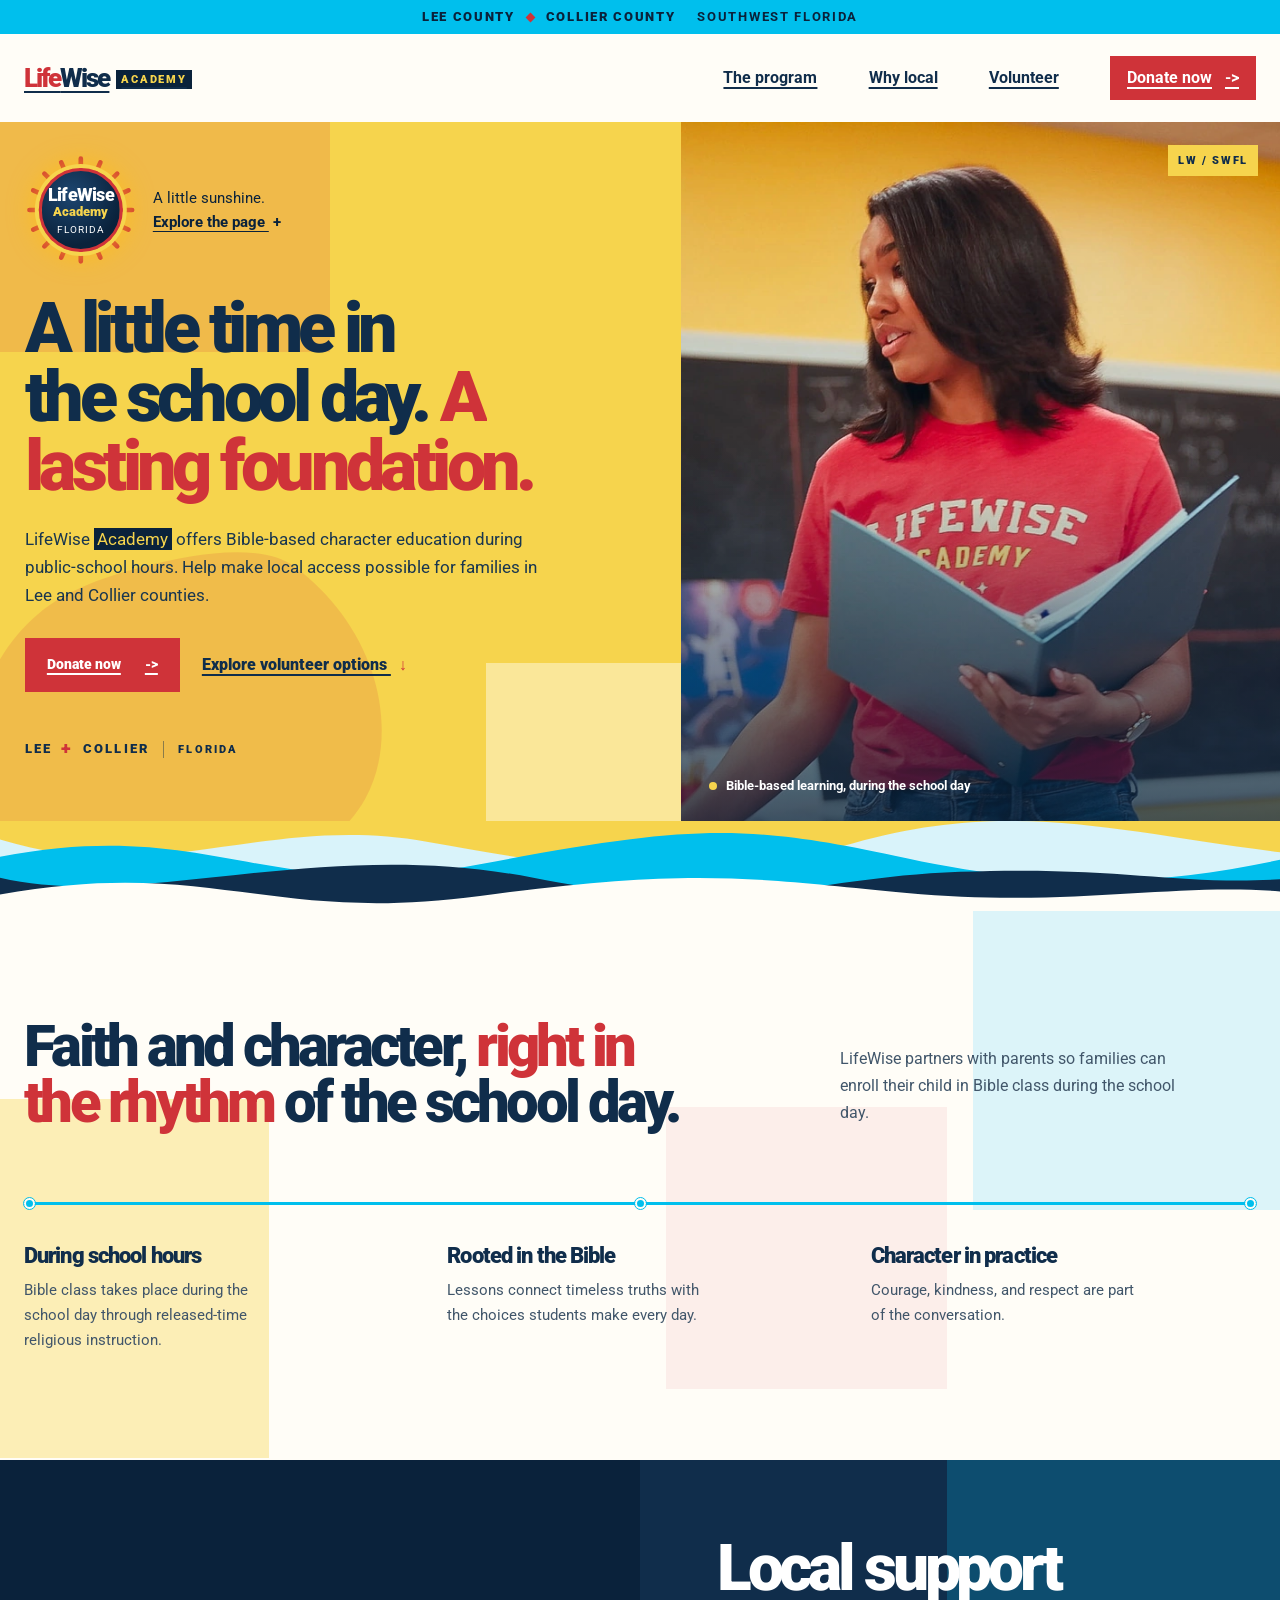
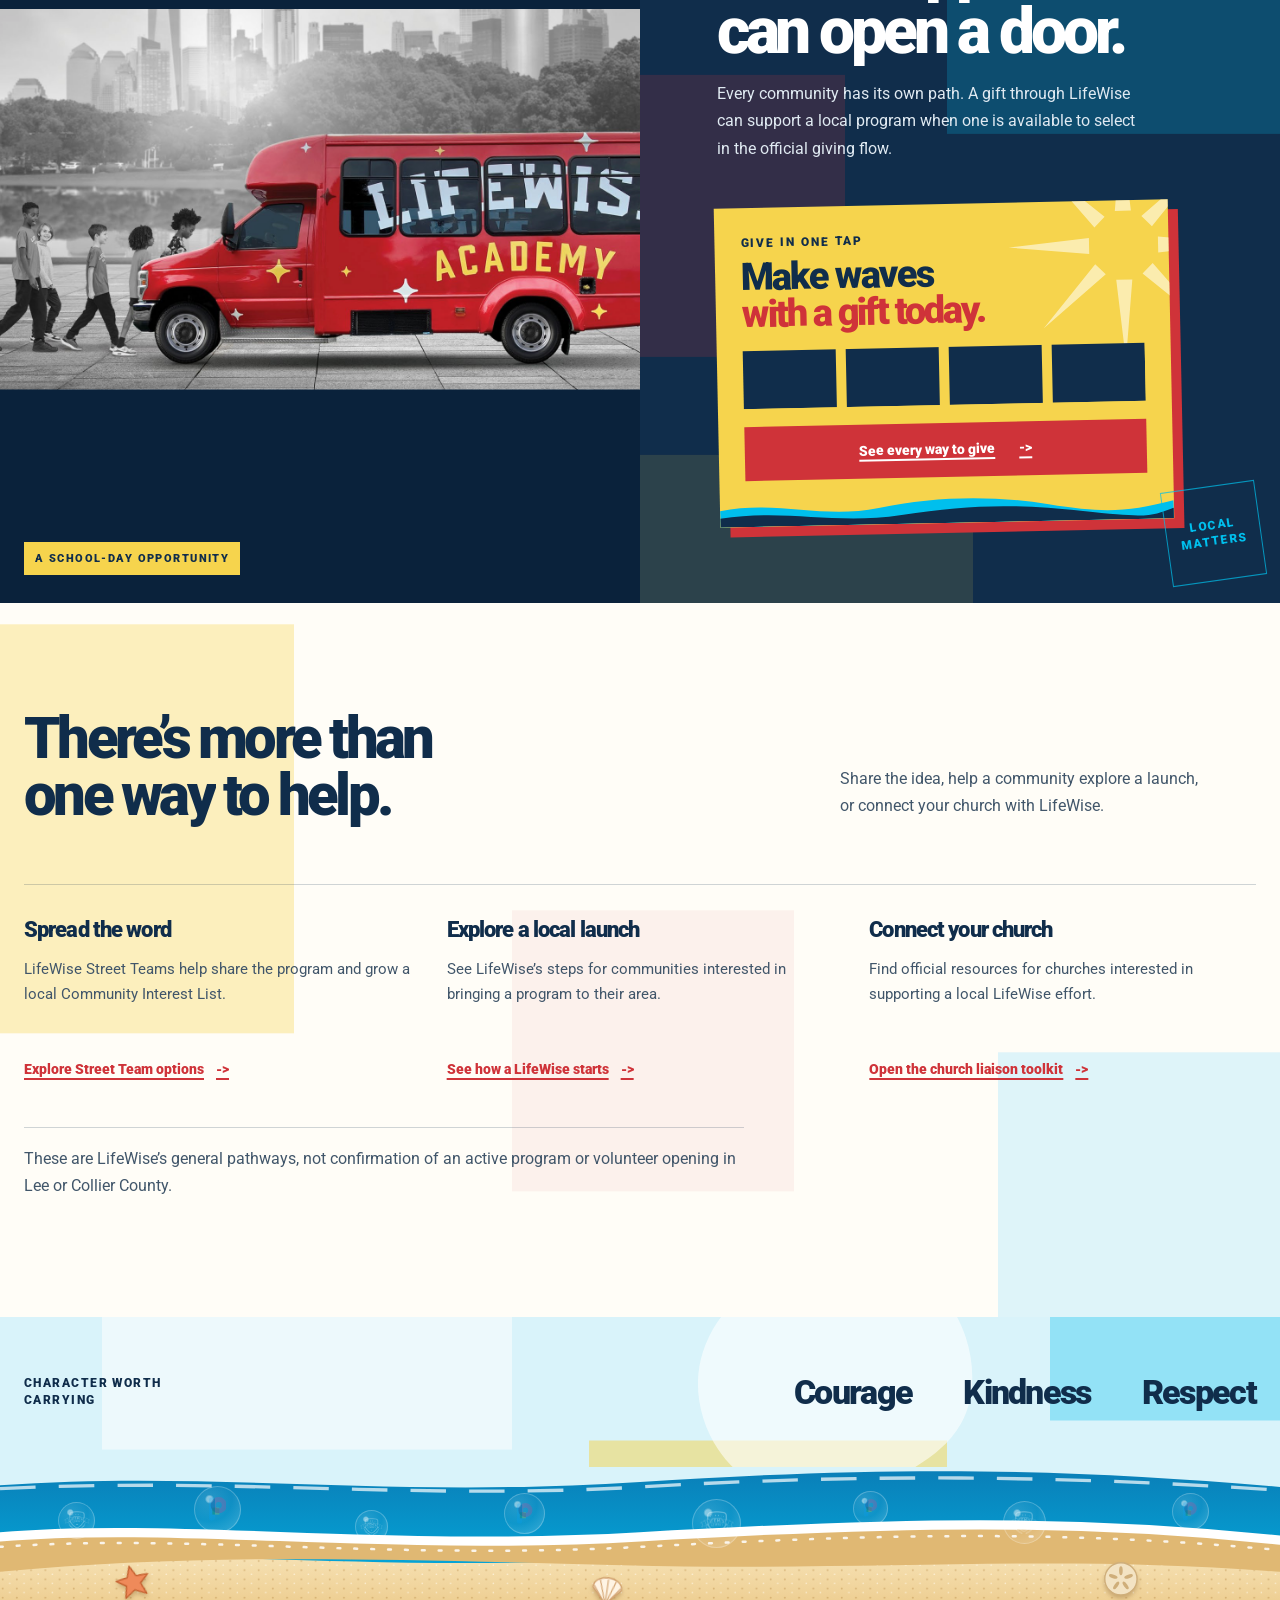
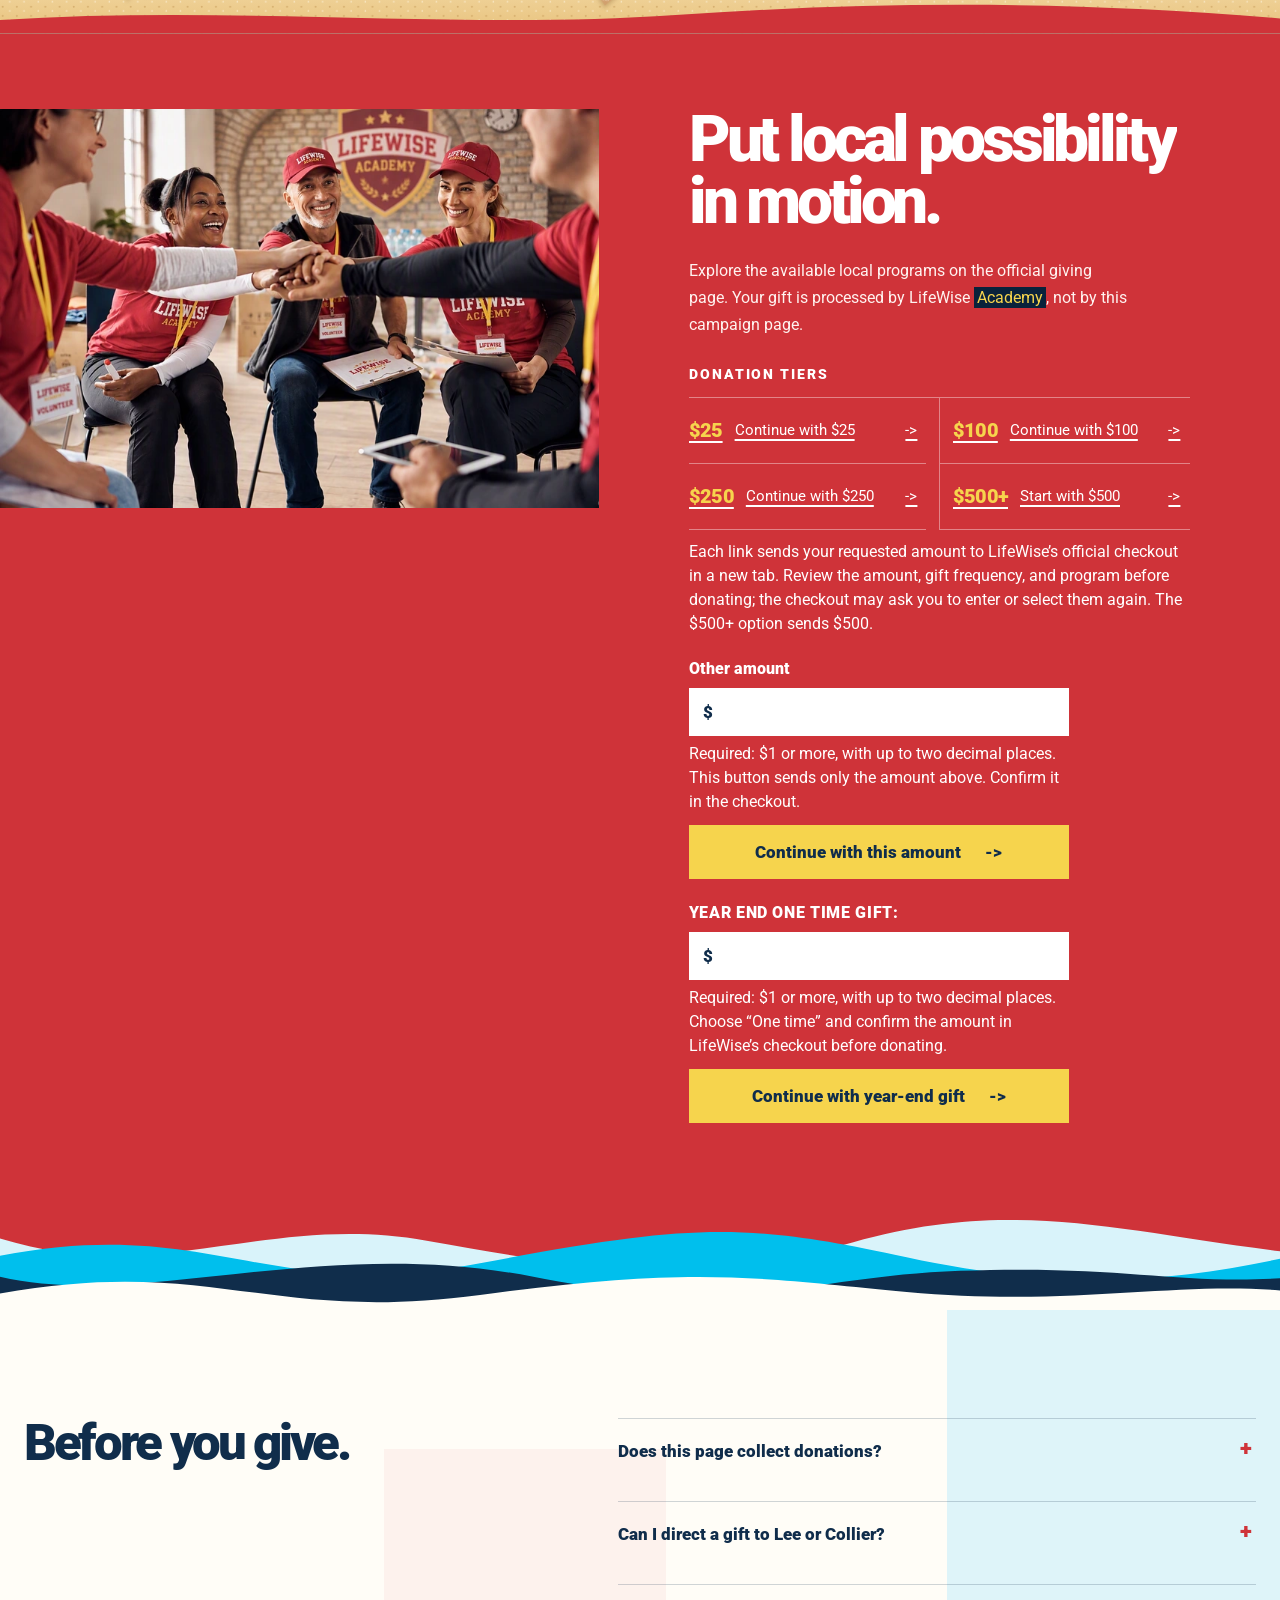
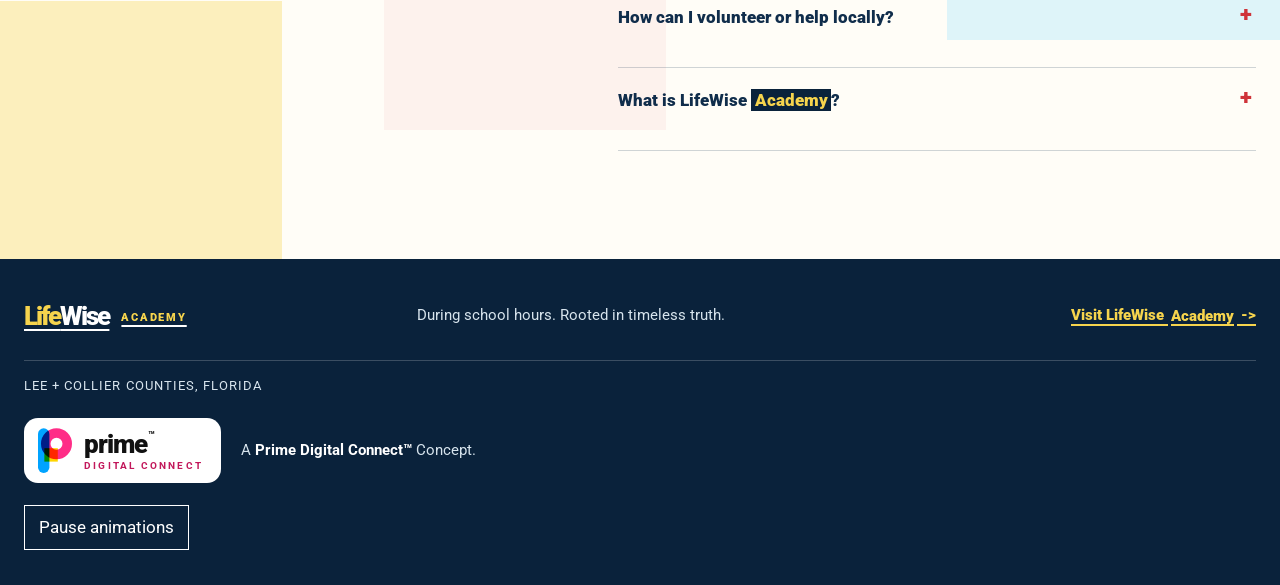
==== commit 381b8eb6: "Open at top on every visit; remove watermark and caption from group photo Strip stale section hashes" ====
--- a/index.html
+++ b/index.html
@@ -20,8 +20,9 @@
   <link rel="preconnect" href="https://fonts.googleapis.com">
   <link rel="preconnect" href="https://fonts.gstatic.com" crossorigin>
   <link rel="preload" as="image" href="assets/lifewise-teacher-3840.webp" imagesrcset="assets/lifewise-teacher-800.webp 800w, assets/lifewise-teacher-1200.webp 1200w, assets/lifewise-teacher-1549.webp 1549w, assets/lifewise-teacher-3840.webp 3840w" imagesizes="(max-width: 680px) 800px, (max-width: 2400px) 1200px, 50vw">
-  <link rel="stylesheet" href="styles.css?v=20261030-teacher">
-  <script src="script.js?v=20261030-teacher" defer></script>
+  <link rel="stylesheet" href="styles.css?v=20261030-clean">
+  <script>if("scrollRestoration"in history)history.scrollRestoration="manual";if(location.hash)history.replaceState(null,"",location.pathname+location.search);</script>
+  <script src="script.js?v=20261030-clean" defer></script>
 </head>
 <body>
   <!--
@@ -213,8 +214,7 @@
     <section class="give-section" id="give" aria-labelledby="give-title">
       <div class="morph-field" aria-hidden="true"><span class="morph morph-a"></span><span class="morph morph-b"></span><span class="morph morph-c"></span></div>
       <figure class="give-photo">
-        <img src="assets/community-volunteers-1536.webp" srcset="assets/community-volunteers-800.webp 800w, assets/community-volunteers-1200.webp 1200w, assets/community-volunteers-1536.webp 1536w" sizes="(max-width: 680px) 100vw, 47vw" width="1536" height="1024" loading="lazy" decoding="async" alt="Illustrative image of adults in red LifeWise Academy shirts and caps joining hands">
-        <figcaption>Community illustration supplied for this campaign; not a local LifeWise event.</figcaption>
+        <img src="assets/community-volunteers-clean-1536.webp" srcset="assets/community-volunteers-clean-800.webp 800w, assets/community-volunteers-clean-1200.webp 1200w, assets/community-volunteers-clean-1536.webp 1536w" sizes="(max-width: 680px) 100vw, 47vw" width="1536" height="1024" loading="lazy" decoding="async" alt="Illustrative image of adults in red LifeWise Academy shirts and caps joining hands">
       </figure>
       <div class="give-copy">
         <h2 id="give-title">Put local possibility in motion.</h2>
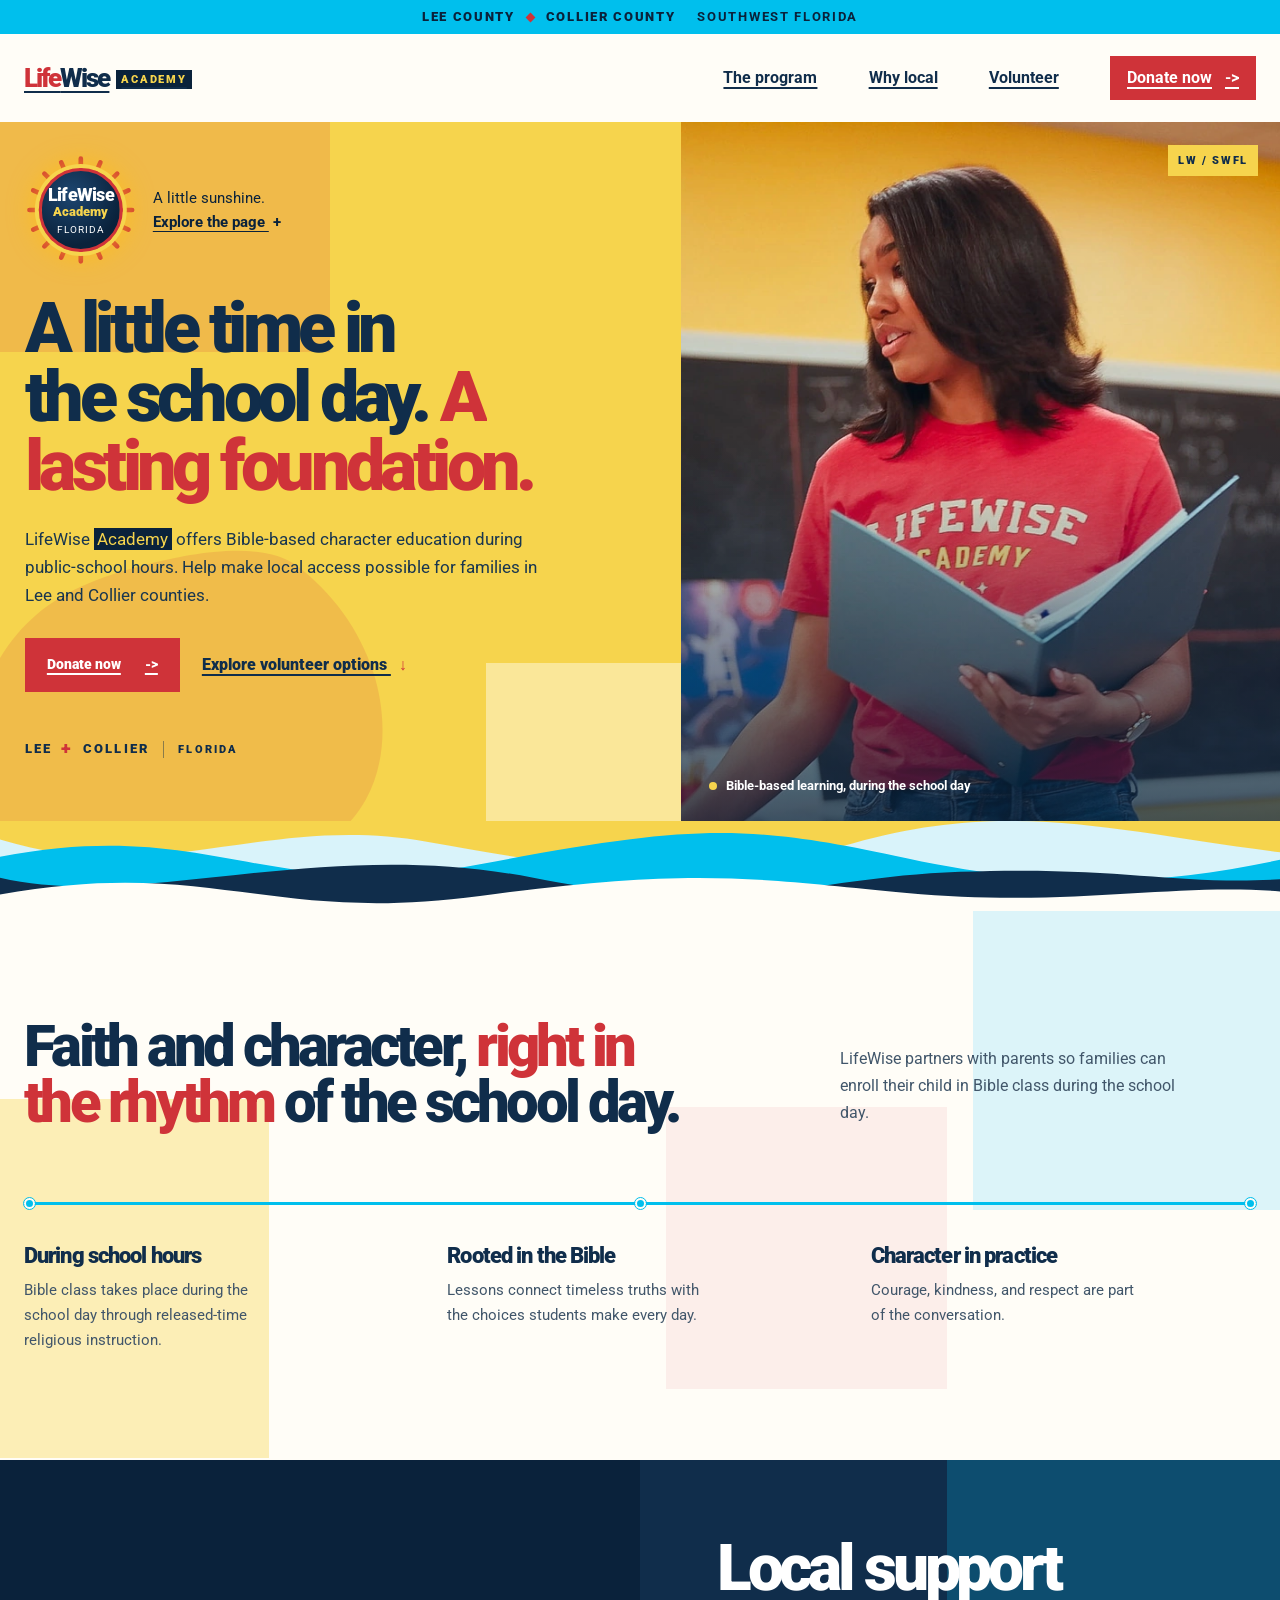
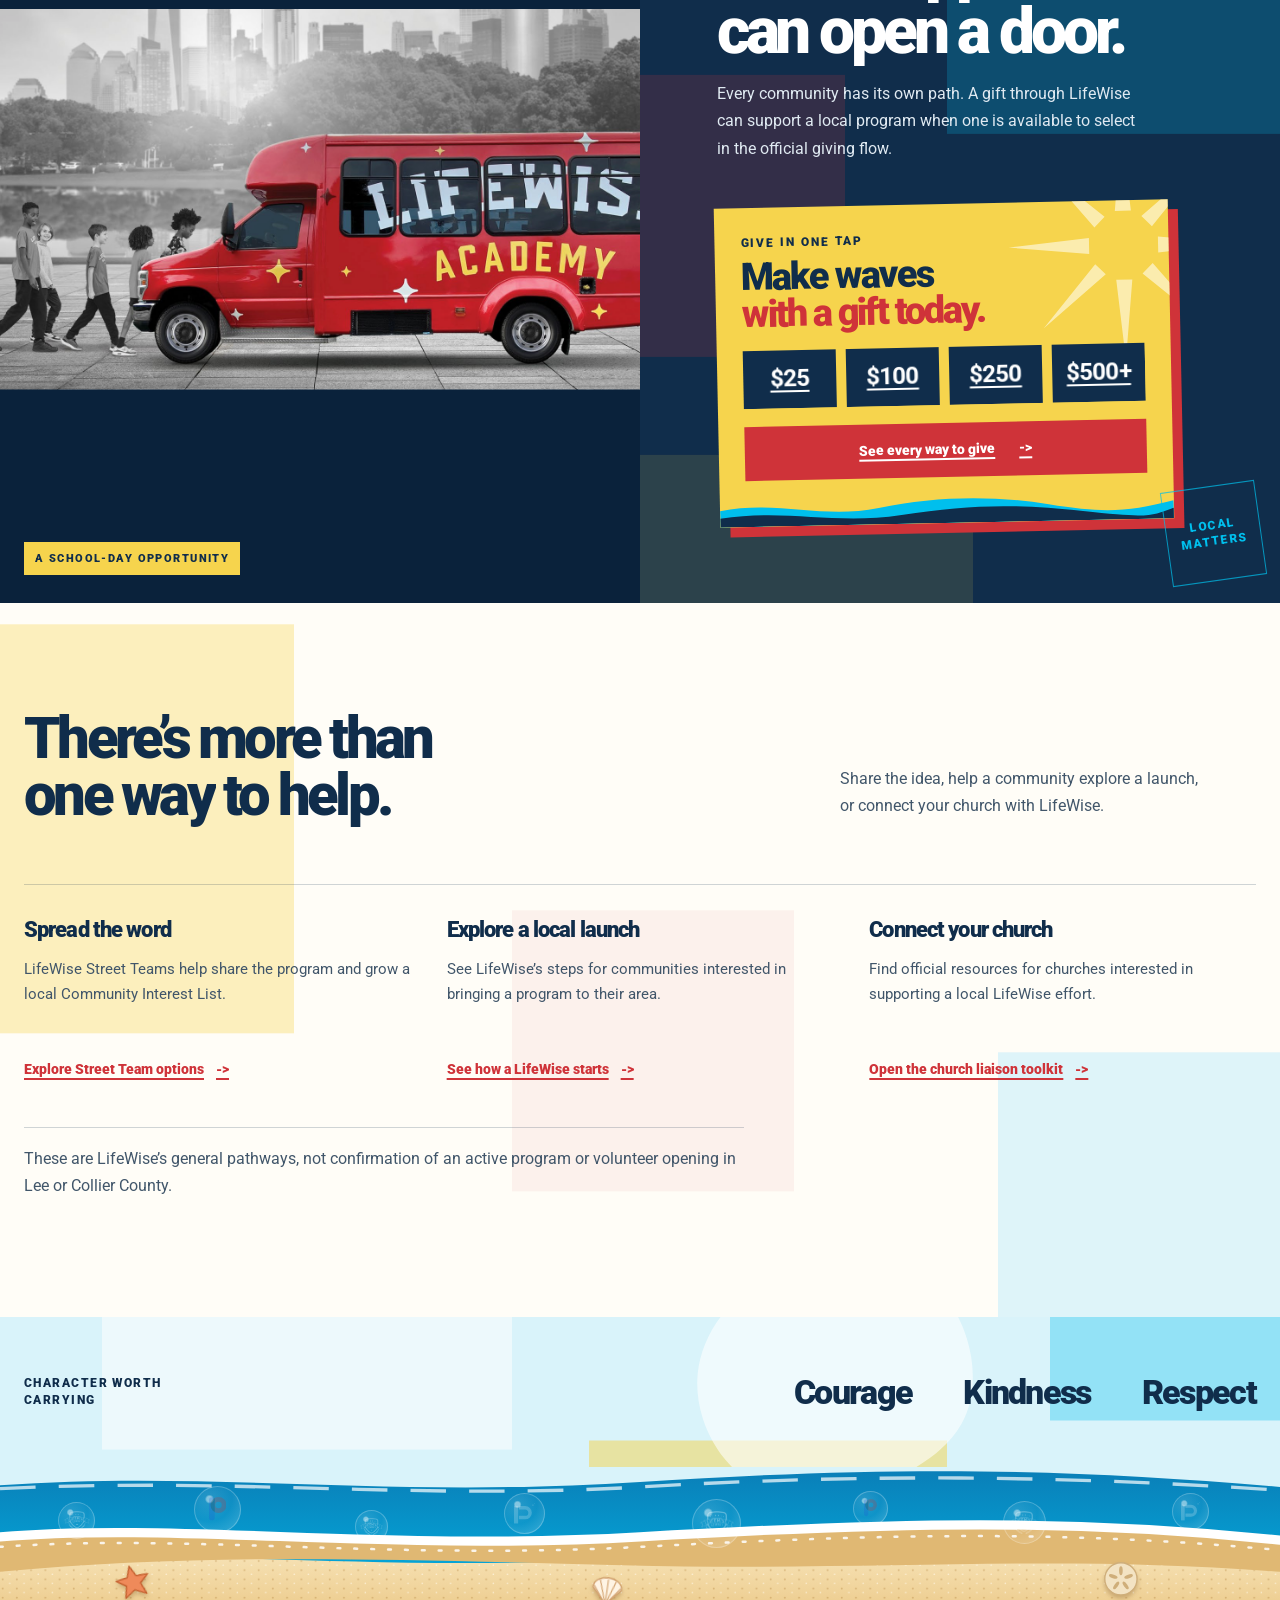
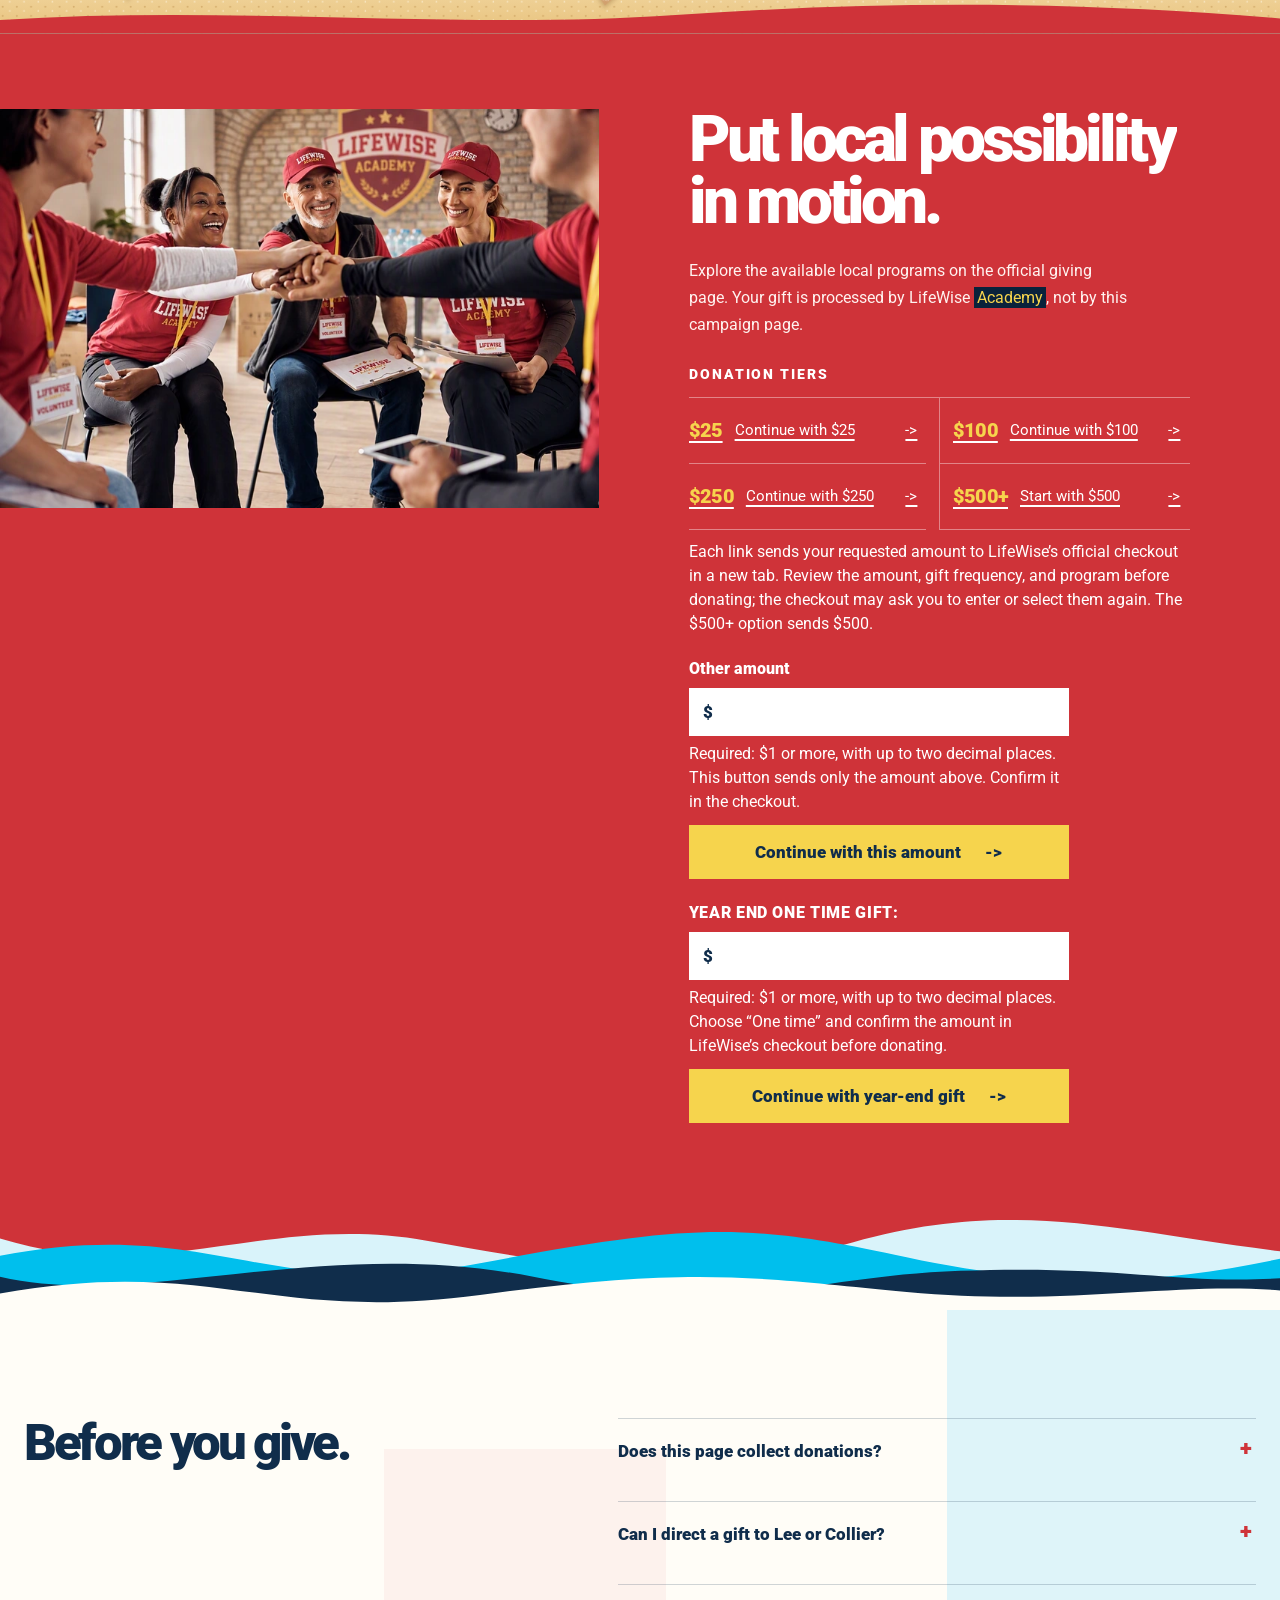
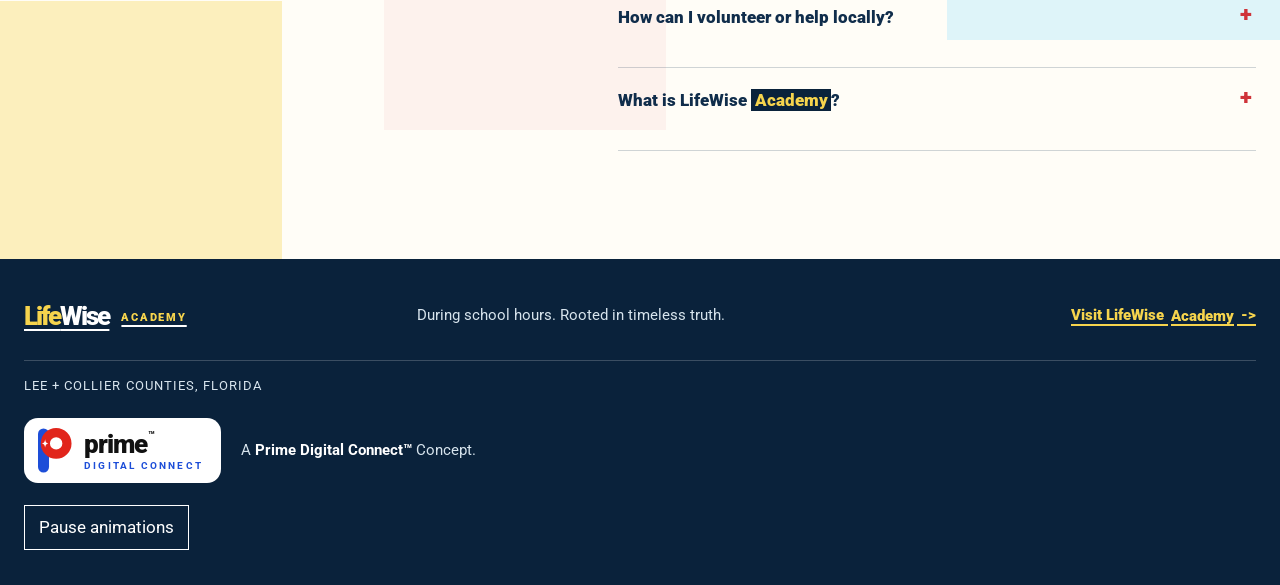
==== commit 19b8d62f: "Use red, blue and yellow Prime P with star as footer logo; add Prime logo variants Co-authored-by: C" ====
--- a/index.html
+++ b/index.html
@@ -20,9 +20,9 @@
   <link rel="preconnect" href="https://fonts.googleapis.com">
   <link rel="preconnect" href="https://fonts.gstatic.com" crossorigin>
   <link rel="preload" as="image" href="assets/lifewise-teacher-3840.webp" imagesrcset="assets/lifewise-teacher-800.webp 800w, assets/lifewise-teacher-1200.webp 1200w, assets/lifewise-teacher-1549.webp 1549w, assets/lifewise-teacher-3840.webp 3840w" imagesizes="(max-width: 680px) 800px, (max-width: 2400px) 1200px, 50vw">
-  <link rel="stylesheet" href="styles.css?v=20261030-clean">
+  <link rel="stylesheet" href="styles.css?v=20261031-prime">
   <script>if("scrollRestoration"in history)history.scrollRestoration="manual";if(location.hash)history.replaceState(null,"",location.pathname+location.search);</script>
-  <script src="script.js?v=20261030-clean" defer></script>
+  <script src="script.js?v=20261031-prime" defer></script>
 </head>
 <body>
   <!--
@@ -290,12 +290,10 @@
     <small>Lee + Collier counties, Florida</small>
     <div class="maker-credit">
       <div class="prime-logo" role="img" aria-label="Prime Digital Connect trademark logo">
-        <svg class="prime-mark" viewBox="0 0 182 241" aria-hidden="true" focusable="false">
-          <g>
-            <rect x="0" y="2" width="61" height="239" rx="30.5" fill="#00a3ff"/>
-            <circle cx="99" cy="84" r="57.5" fill="none" stroke="#ff2d87" stroke-width="51"/>
-            <rect x="34" y="108" width="72" height="72" fill="#ffd500"/>
-          </g>
+        <svg class="prime-mark" viewBox="0 0 74 98" aria-hidden="true" focusable="false">
+          <rect class="pm-stem" x="0" y="1" width="24" height="96" rx="12" fill="#1d4ed8"/>
+          <circle class="pm-bowl" cx="39.5" cy="33.5" r="23.5" fill="none" stroke="#e1251b" stroke-width="20"/>
+          <path class="pm-star" fill="#fff" d="M15.5 24.5C16.3 30.6 17.6 32.4 22.5 33.5C17.6 34.6 16.3 36.4 15.5 42.5C14.7 36.4 13.4 34.6 8.5 33.5C13.4 32.4 14.7 30.6 15.5 24.5Z"/>
         </svg>
         <span class="prime-type" aria-hidden="true">
           <span class="prime-word">prime<sup>&trade;</sup></span>
--- a/styles.css
+++ b/styles.css
@@ -461,7 +461,8 @@
   height: calc(var(--size) * 0.5);
 }
 
-.is-prime .bb-mark svg > * { mix-blend-mode: multiply; }
+.is-prime .bb-mark svg.bb-color > * { mix-blend-mode: multiply; }
+.is-prime .bb-mark svg.bb-mono { color: #fff; }
 
 /* Shoreline bubbles can be popped; they reform a moment later */
 .shore-bubbles .brand-bubble {
@@ -1605,6 +1606,7 @@
   border-radius: 14px;
   background: #fff;
   cursor: default;
+  transition: background-color 360ms ease;
 }
 
 .prime-mark {
@@ -1614,8 +1616,10 @@
   transform-origin: 50% 50%;
 }
 
-.prime-mark g { isolation: isolate; }
-.prime-mark g > * { mix-blend-mode: multiply; }
+.pm-star {
+  transform-box: fill-box;
+  transform-origin: 50% 50%;
+}
 
 .prime-type {
   display: grid;
@@ -1639,7 +1643,7 @@
 
 .prime-tag {
   margin-top: 4px;
-  color: #c2185b;
+  color: #1d4ed8;
   font-size: 10px;
   font-weight: 700;
   letter-spacing: 0.22em;
@@ -1658,12 +1662,21 @@
   40% { transform: scale(1.07); }
 }
 
-.prime-logo:hover { animation: prime-chip-pop 520ms ease-out; }
+@keyframes prime-star-twinkle {
+  0%, 100% { transform: scale(1) rotate(0); }
+  50% { transform: scale(1.9) rotate(90deg); }
+}
+
+/* Hover echoes the on-yellow variant of the Prime logo */
+.prime-logo:hover { background: #f7c400; animation: prime-chip-pop 520ms ease-out; }
+.prime-logo:hover .prime-tag { color: #2b2410; }
 .prime-logo:hover .prime-mark { animation: prime-spin-pop 820ms cubic-bezier(0.22, 1, 0.36, 1); }
+.prime-logo:hover .pm-star { animation: prime-star-twinkle 700ms 520ms ease-in-out; }
 
 @media (prefers-reduced-motion: reduce) {
   .prime-logo:hover,
-  .prime-logo:hover .prime-mark { animation: none; }
+  .prime-logo:hover .prime-mark,
+  .prime-logo:hover .pm-star { animation: none; }
 }
 
 @keyframes photo-reveal {
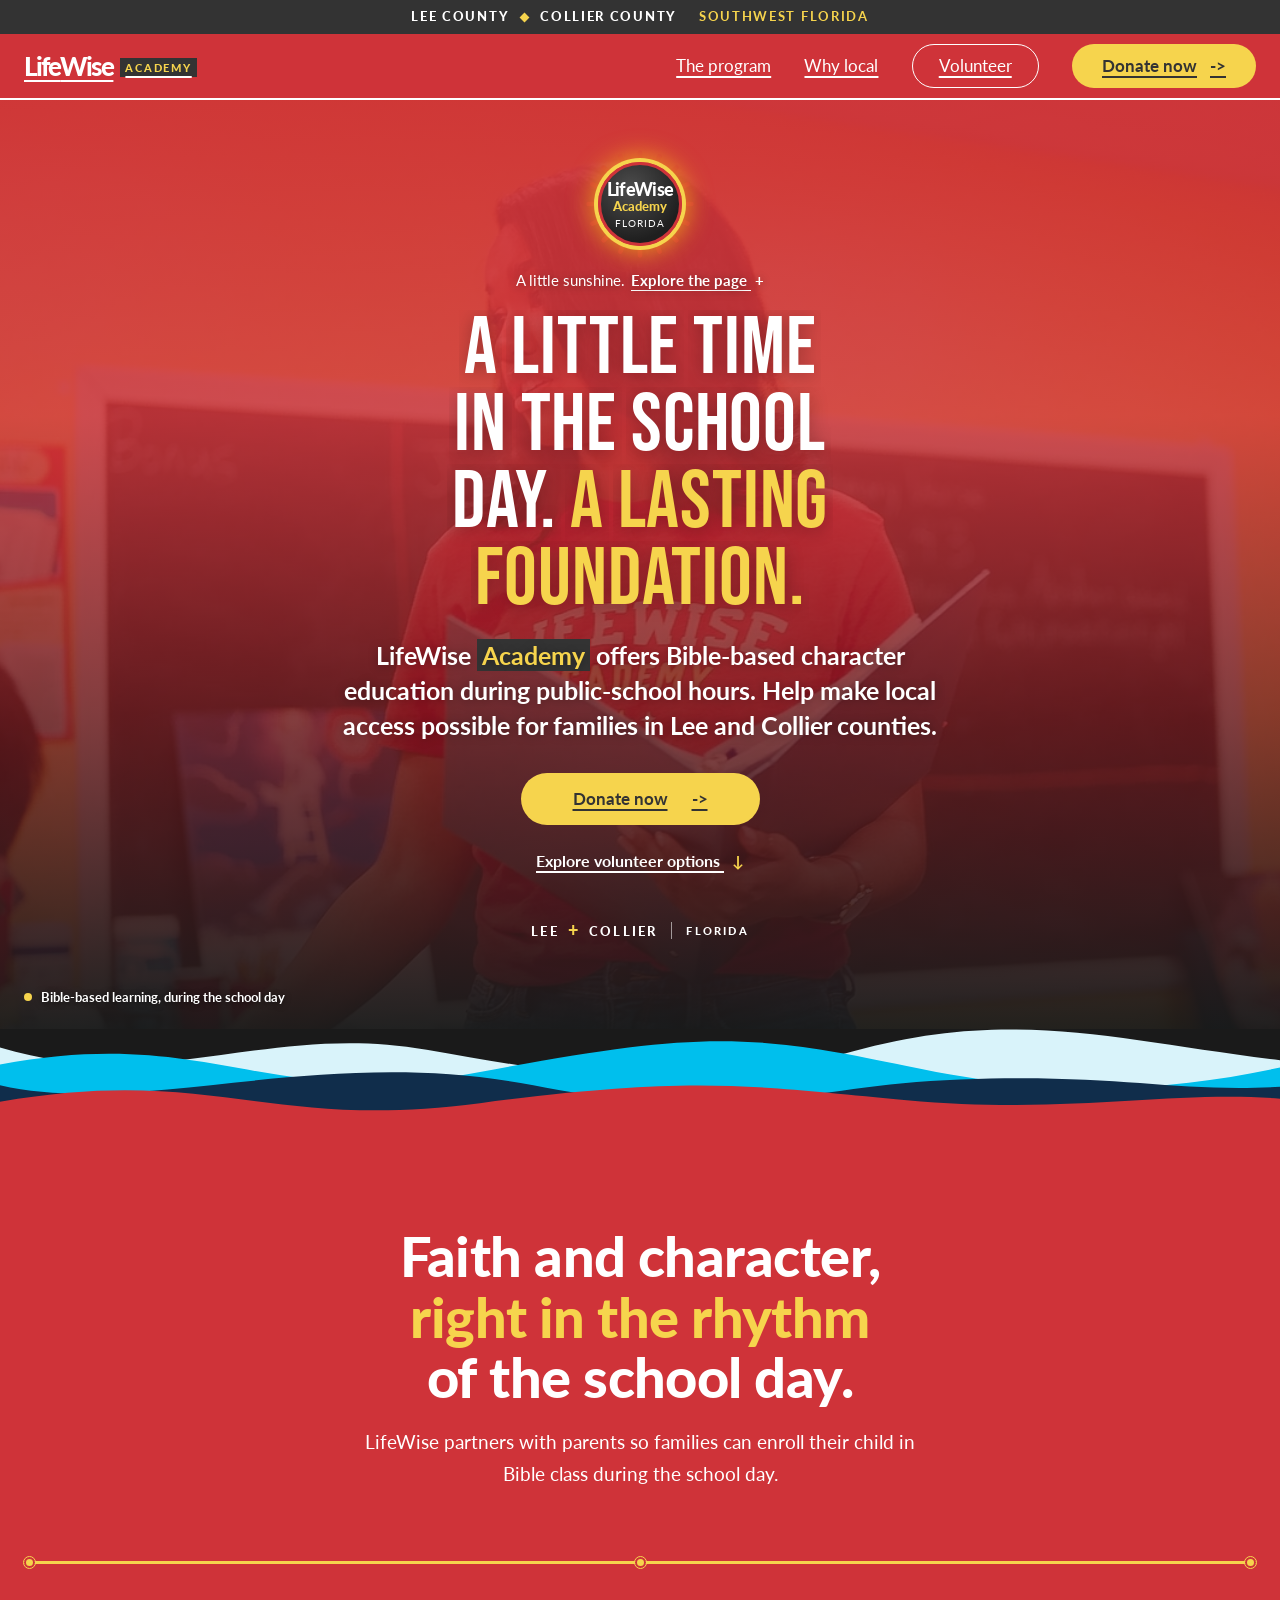
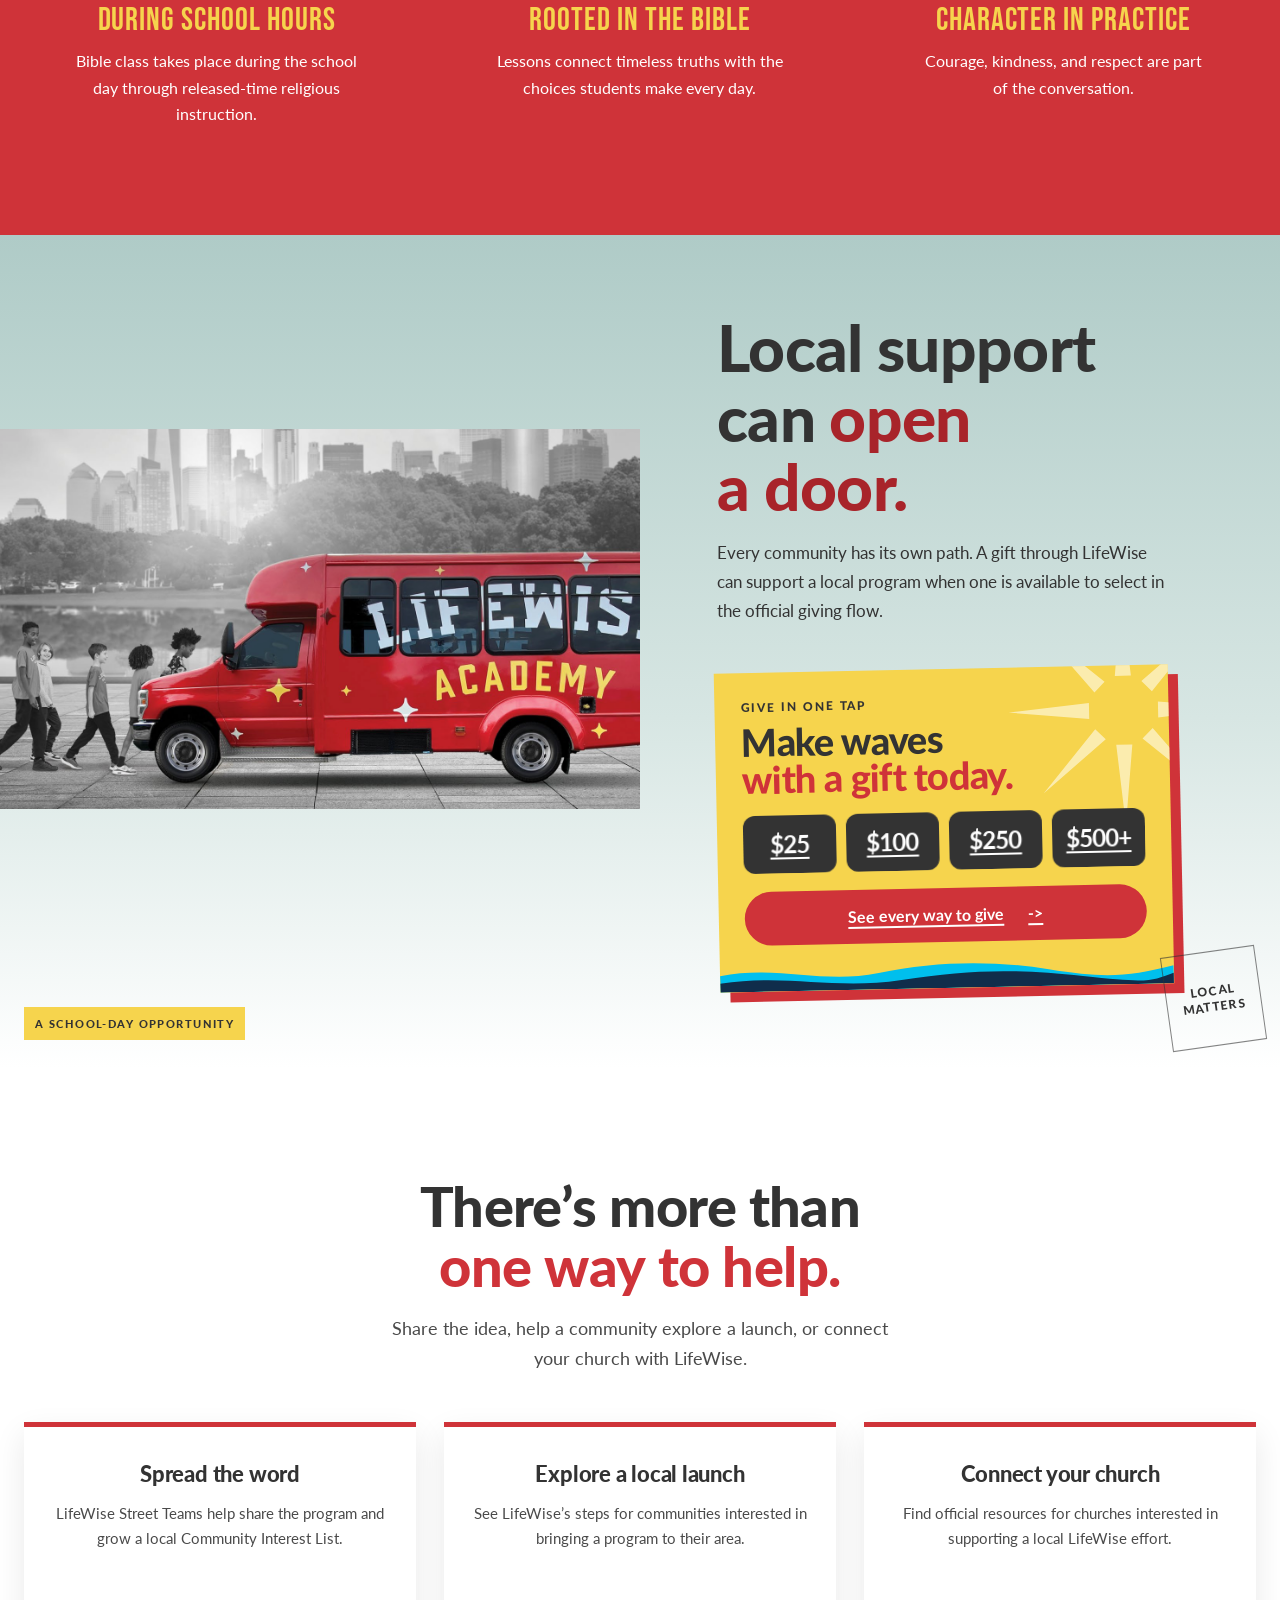
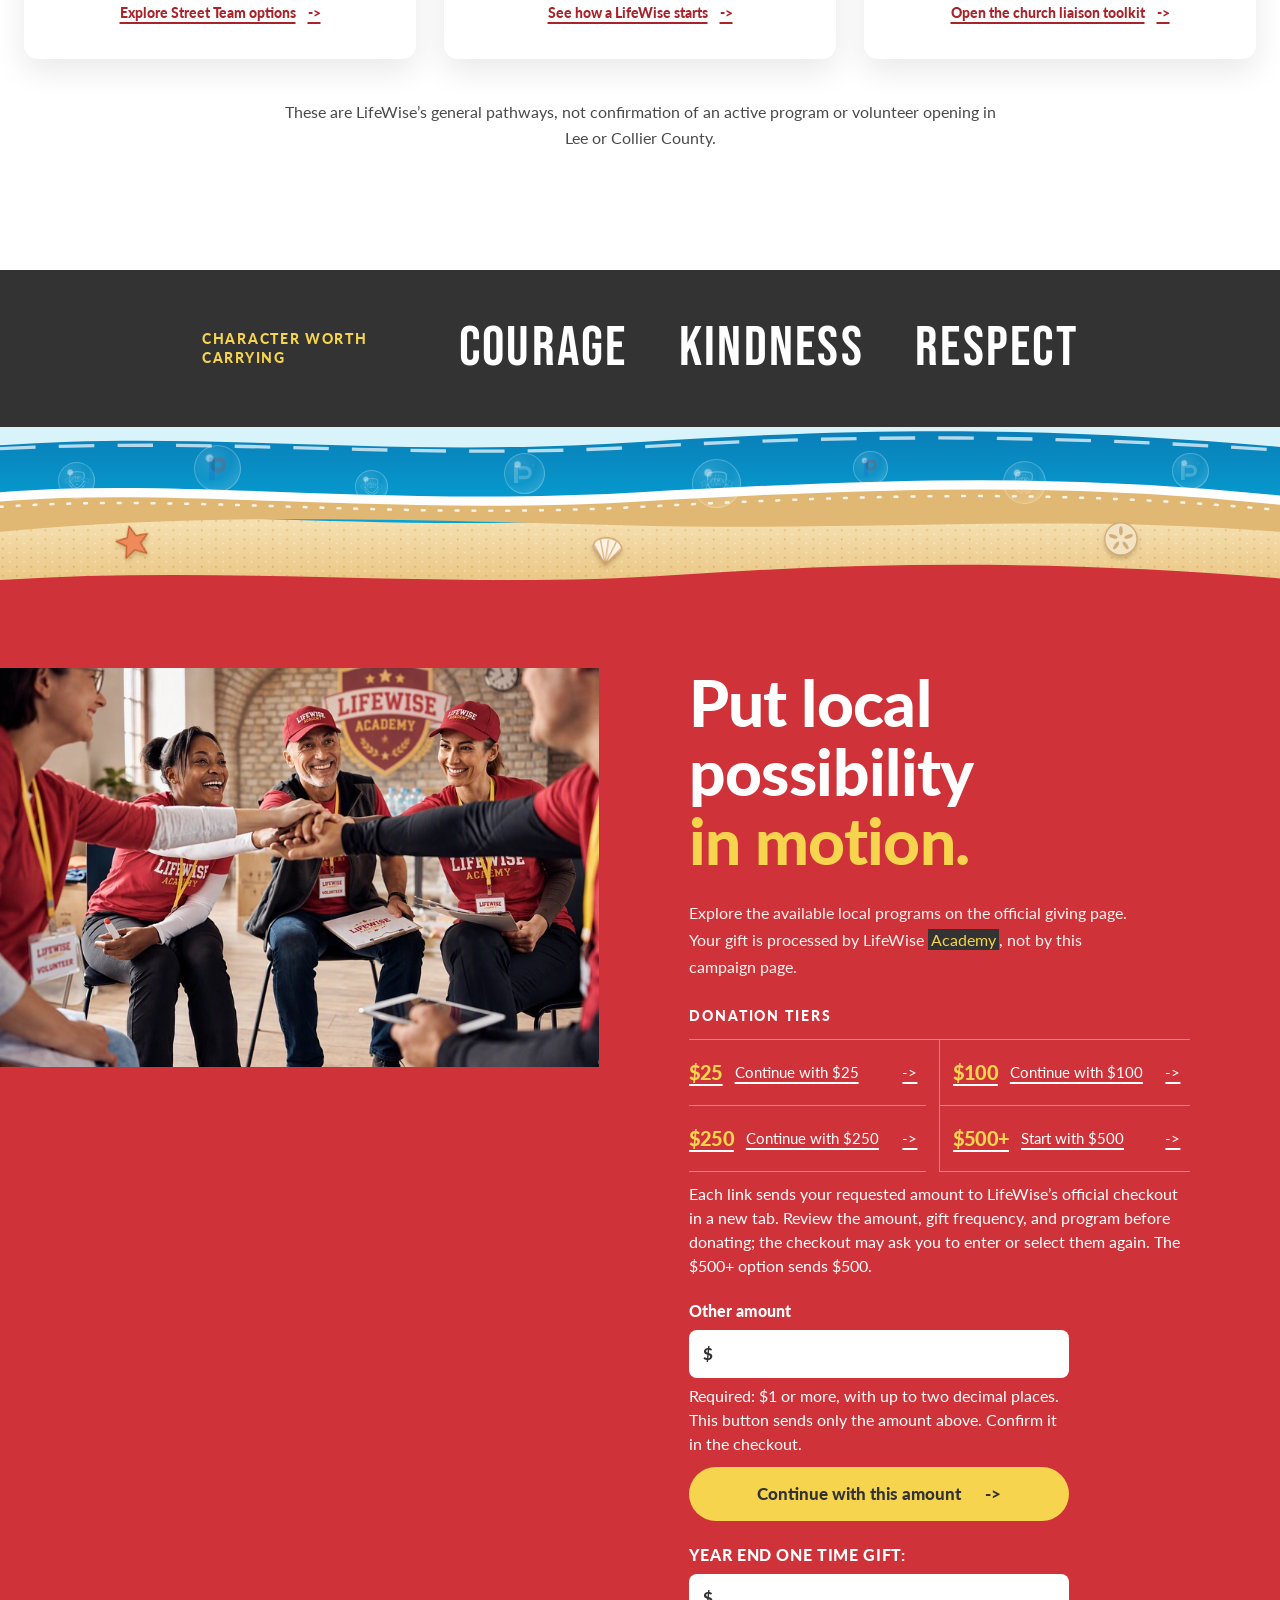
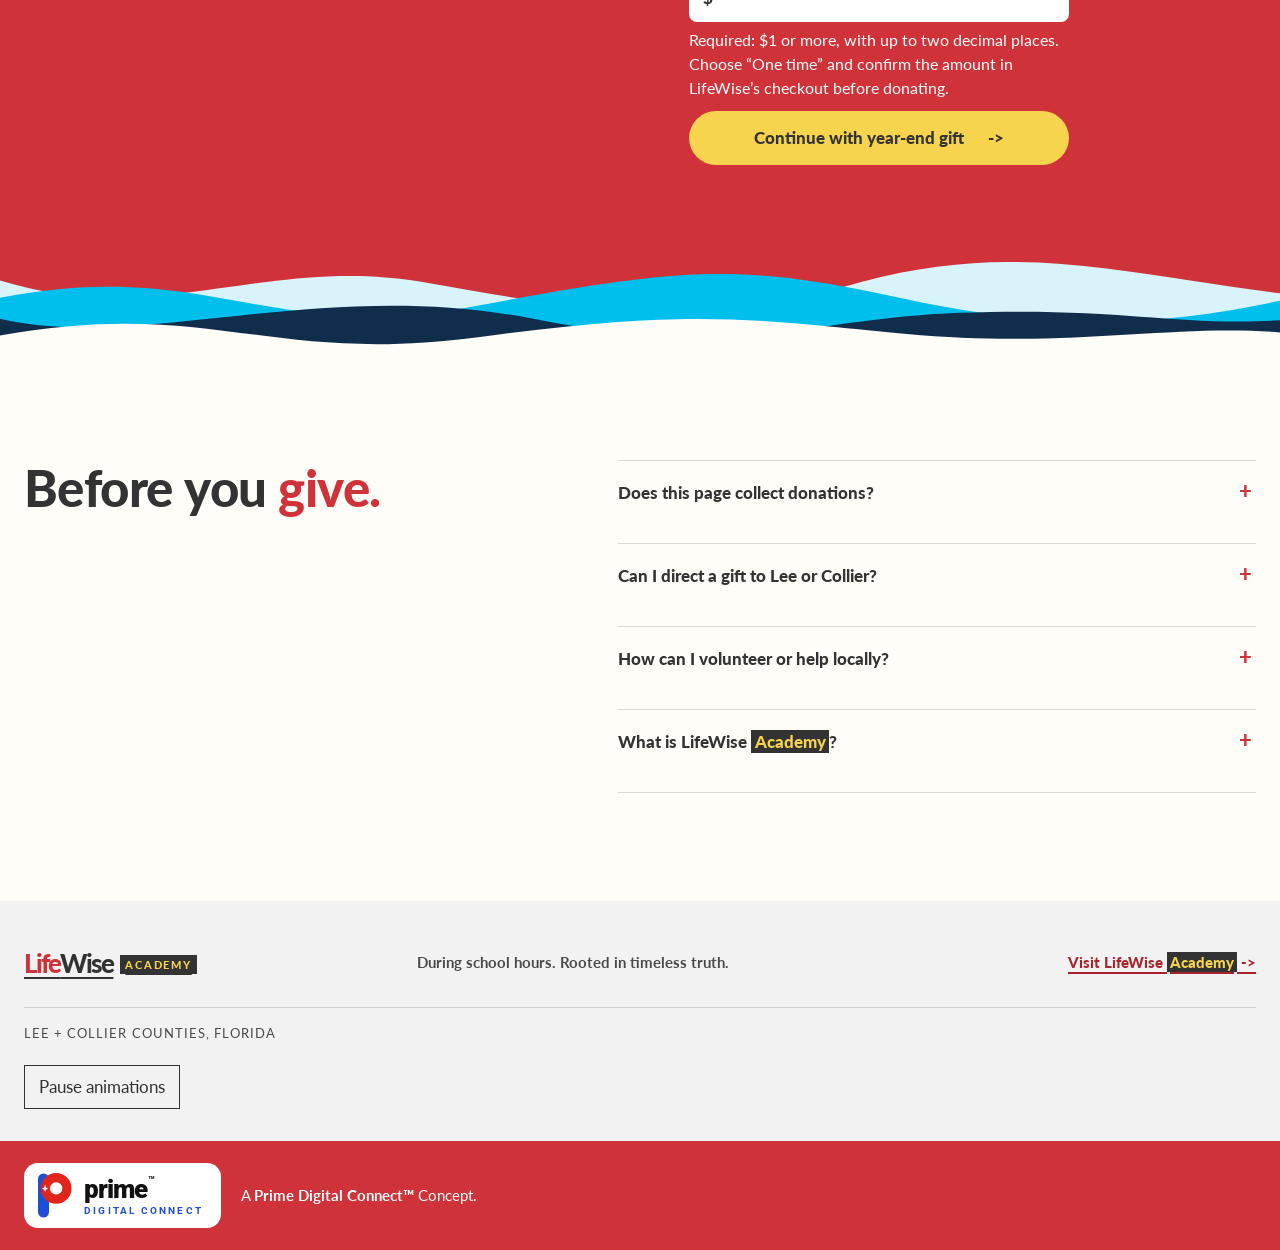
==== commit 89cb9577: "Restyle to LifeWise.org look with Florida accents Co-authored-by: Copilot App <223556219+Copilot@use" ====
--- a/index.html
+++ b/index.html
@@ -3,7 +3,7 @@
 <head>
   <meta charset="utf-8">
   <meta name="viewport" content="width=device-width, initial-scale=1">
-  <meta name="theme-color" content="#102d4b">
+  <meta name="theme-color" content="#cf3339">
   <link rel="icon" href="assets/favicon.svg" type="image/svg+xml">
   <meta name="description" content="Help bring LifeWise Academy's Bible-based character education during school hours to students in Lee and Collier counties, Florida.">
   <title>LifeWise Lee + Collier | During School Hours</title>
@@ -20,9 +20,9 @@
   <link rel="preconnect" href="https://fonts.googleapis.com">
   <link rel="preconnect" href="https://fonts.gstatic.com" crossorigin>
   <link rel="preload" as="image" href="assets/lifewise-teacher-3840.webp" imagesrcset="assets/lifewise-teacher-800.webp 800w, assets/lifewise-teacher-1200.webp 1200w, assets/lifewise-teacher-1549.webp 1549w, assets/lifewise-teacher-3840.webp 3840w" imagesizes="(max-width: 680px) 800px, (max-width: 2400px) 1200px, 50vw">
-  <link rel="stylesheet" href="styles.css?v=20261031-prime">
+  <link rel="stylesheet" href="styles.css?v=20261101-lworg">
   <script>if("scrollRestoration"in history)history.scrollRestoration="manual";if(location.hash)history.replaceState(null,"",location.pathname+location.search);</script>
-  <script src="script.js?v=20261031-prime" defer></script>
+  <script src="script.js?v=20261101-lworg" defer></script>
 </head>
 <body>
   <!--
@@ -137,7 +137,7 @@
         <span class="local-photo-label">A school-day opportunity</span>
       </div>
       <div class="local-copy">
-        <h2 id="local-title">Local support can open a door.</h2>
+        <h2 id="local-title">Local support can <em>open a door.</em></h2>
         <p>Every community has its own path. A gift through LifeWise can support a local program when one is available to select in the official giving flow.</p>
         <div class="quick-give" aria-labelledby="quick-give-title">
           <svg class="quick-burst" viewBox="0 0 200 200" aria-hidden="true" focusable="false"><g fill="currentColor"><path d="M100 0l7 70h-14zM100 200l-7-70h14zM0 100l70-7v14zM200 100l-70 7v-14zM29 29l55 46-9 9zM171 171l-55-46 9-9zM29 171l46-55 9 9zM171 29l-46 55-9-9z"/></g></svg>
@@ -154,7 +154,7 @@
     <section class="volunteer-section section-pad" id="volunteer" aria-labelledby="volunteer-title">
       <div class="morph-field" aria-hidden="true"><span class="morph morph-a"></span><span class="morph morph-b"></span><span class="morph morph-c"></span></div>
       <div class="volunteer-heading">
-        <h2 id="volunteer-title">There’s more than one way to help.</h2>
+        <h2 id="volunteer-title">There’s more than <em>one way to help.</em></h2>
         <p>Share the idea, help a community explore a launch, or connect your church with LifeWise.</p>
       </div>
       <div class="volunteer-options">
@@ -217,7 +217,7 @@
         <img src="assets/community-volunteers-clean-1536.webp" srcset="assets/community-volunteers-clean-800.webp 800w, assets/community-volunteers-clean-1200.webp 1200w, assets/community-volunteers-clean-1536.webp 1536w" sizes="(max-width: 680px) 100vw, 47vw" width="1536" height="1024" loading="lazy" decoding="async" alt="Illustrative image of adults in red LifeWise Academy shirts and caps joining hands">
       </figure>
       <div class="give-copy">
-        <h2 id="give-title">Put local possibility in motion.</h2>
+        <h2 id="give-title">Put local possibility <em>in motion.</em></h2>
         <p>Explore the available local programs on the official giving page. Your gift is processed by LifeWise <span class="academy-highlight">Academy</span>, not by this campaign page.</p>
         <div class="donation-tiers" aria-labelledby="donation-tiers-title">
           <h3 id="donation-tiers-title">Donation tiers</h3>
@@ -257,7 +257,7 @@
     <section class="questions-section section-pad" aria-labelledby="questions-title">
       <div class="morph-field" aria-hidden="true"><span class="morph morph-a"></span><span class="morph morph-b"></span><span class="morph morph-c"></span></div>
       <div class="questions-intro">
-        <h2 id="questions-title">Before you give.</h2>
+        <h2 id="questions-title">Before you <em>give.</em></h2>
       </div>
       <div class="questions-list">
         <details>
--- a/styles.css
+++ b/styles.css
@@ -1,4 +1,4 @@
-@import url("https://fonts.googleapis.com/css2?family=Roboto:wght@400;500;700;900&display=swap");
+@import url("https://fonts.googleapis.com/css2?family=Bebas+Neue&family=Lato:wght@400;700;900&family=Roboto:wght@700;900&display=swap");
 
 :root {
   color-scheme: light;
@@ -2725,3 +2725,365 @@
   *::after { animation: none !important; }
   .morph-svg { display: none; }
 }
+
+/* ===================================================================
+   LifeWise.org look: Lato + Bebas Neue, red header with yellow pill,
+   red-to-black photo hero, centred red / sage / charcoal bands,
+   light-gray footer with a red bottom bar. Florida sun, waves, beach
+   and bubbles stay as accents.
+   =================================================================== */
+:root {
+  --lw-red: #cf3339;
+  --lw-red-deep: #a8242a;
+  --lw-yellow: #f6d44d;
+  --lw-ink: #333;
+  --lw-body: #4a4a4a;
+  --lw-gray: #f2f2f2;
+  --lw-sage: #afcbc7;
+  --ink: #333;
+  --muted: #4a4a4a;
+  --line: rgba(0, 0, 0, 0.14);
+  font-family: "Lato", "Helvetica Neue", Arial, sans-serif;
+}
+
+.prime-logo { font-family: "Roboto", Arial, sans-serif; }
+
+.hero h1,
+.program-heading h2,
+.local-copy h2,
+.give-copy h2,
+.questions-intro h2,
+.volunteer-heading h2 {
+  font-weight: 900;
+  letter-spacing: -0.01em;
+  line-height: 1.08;
+}
+
+.program-heading h2 em,
+.local-copy h2 em,
+.volunteer-heading h2 em,
+.give-copy h2 em,
+.questions-intro h2 em { font-style: normal; }
+
+/* Header */
+.county-ribbon { color: #fff; background: var(--lw-ink); }
+.ribbon-mark { background: var(--lw-yellow); }
+.ribbon-tail { color: var(--lw-yellow); }
+
+.site-header {
+  width: 100%;
+  z-index: 96;
+  min-height: 66px;
+  padding: 0 max(24px, calc((100vw - var(--content-width)) / 2));
+  background: var(--lw-red);
+  border-bottom: 2px solid #fff;
+}
+
+.wordmark,
+.wordmark-life { color: #fff; }
+.wordmark-academy,
+.academy-highlight { color: var(--lw-yellow); background: var(--lw-ink); }
+
+.site-nav {
+  gap: clamp(18px, 2.6vw, 38px);
+  color: #fff;
+  font-size: 17px;
+  font-weight: 400;
+}
+
+.nav-give,
+.button {
+  border-radius: 50px;
+  font-family: inherit;
+  font-weight: 700;
+}
+
+.nav-give {
+  padding: 0 30px;
+  color: var(--lw-ink);
+  background: var(--lw-yellow);
+}
+
+.nav-give:hover,
+.nav-give:focus-visible { color: var(--lw-ink); background: #fff; }
+
+@media (min-width: 681px) {
+  .site-nav a[href="#volunteer"] {
+    display: inline-flex;
+    min-height: 44px;
+    align-items: center;
+    padding: 0 26px;
+    border: 1.5px solid #fff;
+    border-radius: 50px;
+  }
+}
+
+/* Buttons */
+.button { padding: 0 34px; font-size: 16px; }
+.button-red:hover,
+.button-red:focus-visible { color: #fff; background: var(--lw-red-deep); }
+.button-yellow,
+.hero .button-red { color: var(--lw-ink); background: var(--lw-yellow); }
+.button-yellow:hover,
+.button-yellow:focus-visible,
+.hero .button-red:hover,
+.hero .button-red:focus-visible { color: var(--lw-ink); background: #fff; }
+
+/* Hero: full-bleed photo under a red-to-black wash, centred Bebas headline */
+.hero {
+  display: flex;
+  min-height: clamp(620px, 86vh, 860px);
+  flex-direction: column;
+  align-items: center;
+  justify-content: center;
+  grid-template-columns: none;
+  color: #fff;
+  background: #1a1a1a;
+  text-align: center;
+}
+
+.hero .morph-field,
+.morph-svg,
+.photo-index,
+.program-section .morph-field,
+.local-section .morph-field,
+.volunteer-section .morph-field,
+.values-band .morph-field,
+.questions-section .morph-field { display: none; }
+
+.hero-photo {
+  position: absolute;
+  z-index: -2;
+  inset: 0;
+  min-height: 0;
+  max-height: none;
+  background: #1a1a1a;
+}
+
+.hero-photo img {
+  min-height: 0;
+  max-height: none;
+  object-position: 62% 32%;
+}
+
+.hero-photo::after {
+  inset: 0;
+  background: linear-gradient(180deg, rgba(207, 51, 57, 0.95) 0%, rgba(207, 51, 57, 0.84) 34%, rgba(110, 22, 26, 0.8) 66%, rgba(26, 26, 26, 0.96) 100%);
+}
+
+.hero-photo figcaption {
+  right: auto;
+  bottom: 22px;
+  left: max(24px, calc((100vw - var(--content-width)) / 2));
+  text-shadow: 0 1px 6px rgba(0, 0, 0, 0.6);
+}
+
+.hero-copy {
+  width: min(100%, 1040px);
+  align-items: center;
+  justify-self: auto;
+  padding: 48px 24px 84px;
+}
+
+.hero h1 {
+  max-width: 16ch;
+  color: #fff;
+  font-family: "Bebas Neue", "Lato", Arial, sans-serif;
+  font-size: clamp(56px, min(6.4vw, 9.4vh), 94px);
+  font-weight: 400;
+  letter-spacing: 0.01em;
+  line-height: 0.94;
+  text-transform: uppercase;
+  text-shadow: 0 2px 18px rgba(0, 0, 0, 0.28);
+}
+
+.hero h1 > span:not(.word) { color: var(--lw-yellow); }
+
+.hero-description {
+  max-width: 40ch;
+  margin: 20px auto 0;
+  color: #fff;
+  font-size: clamp(19px, 2vw, 25px);
+  font-weight: 700;
+  line-height: 1.4;
+  text-shadow: 0 1px 10px rgba(0, 0, 0, 0.35);
+}
+
+.hero-actions {
+  flex-direction: column;
+  align-items: center;
+  gap: 14px;
+  margin-top: 30px;
+}
+
+.hero-actions .button { min-height: 52px; padding: 0 52px; font-size: 17px; }
+.text-link { color: #fff; font-weight: 700; }
+.text-link span { color: var(--lw-yellow); }
+
+.hero-counties { justify-content: center; margin-top: 34px; color: #fff; }
+.county-plus { color: var(--lw-yellow); }
+.county-state { border-left-color: rgba(255, 255, 255, 0.55); }
+
+/* Sun badge: centred above the headline, prompt tucked underneath */
+.sun-slot { width: 112px; height: 112px; margin: 0 auto 50px; }
+.hero .sun-nav > summary,
+.sun-nav > summary { position: relative; }
+.hero .sun-nav { width: auto; margin-bottom: 50px; }
+.hero .sun-nav > summary { margin-inline: auto; }
+.sun-nav:not(.is-airborne) .sun-prompt {
+  position: absolute;
+  top: calc(100% + 8px);
+  left: 50%;
+  translate: -50% 0;
+  color: #fff;
+  text-align: center;
+  white-space: nowrap;
+  text-shadow: 0 1px 8px rgba(0, 0, 0, 0.45);
+}
+.sun-prompt br { display: none; }
+.sun-prompt strong { margin-left: 6px; }
+.sun-flight .sun-nav:not(.is-airborne) .sun-links {
+  top: calc(100% + 50px);
+  left: 50%;
+  transform: translateX(-50%);
+}
+.sun-disc { background: radial-gradient(circle at 38% 30%, #4d4d4d, #1f1f1f 72%); }
+.sun-links { border-color: var(--lw-ink); color: var(--lw-ink); }
+
+/* Waves under the hero land on the red program band */
+.coastal-divider-sunshine {
+  background-color: #1a1a1a;
+  background-image: url("assets/florida-waves-red.svg");
+}
+
+/* Program: red band, centred */
+.program-section { color: #fff; background: var(--lw-red); text-align: center; }
+.program-heading { grid-template-columns: 1fr; justify-items: center; row-gap: 18px; }
+.program-heading h2 { max-width: 20ch; color: #fff; font-size: clamp(36px, 4.4vw, 56px); }
+.program-heading h2 em { color: var(--lw-yellow); }
+.program-heading > p:last-child { max-width: 52ch; margin: 0; color: #fff; font-size: 19px; }
+.rail-line { background: rgba(255, 255, 255, 0.45); }
+.rail-line::after { background: var(--lw-yellow); }
+.rail-line span { background: var(--lw-yellow); border-color: var(--lw-red); outline-color: var(--lw-yellow); }
+.rail-line span::after { border-color: var(--lw-yellow); }
+.rail-stop h3 {
+  color: var(--lw-yellow);
+  font-family: "Bebas Neue", "Lato", Arial, sans-serif;
+  font-size: 32px;
+  font-weight: 400;
+  letter-spacing: 0.03em;
+}
+.rail-stop p { max-width: 32ch; margin-inline: auto; color: #fff; font-size: 16px; }
+
+/* Local: sage band fading to white */
+.local-section { color: var(--lw-ink); background: linear-gradient(180deg, var(--lw-sage) 0%, #d7e6e3 58%, #fff 100%); }
+.local-photo { background: transparent; }
+.local-photo-label { color: var(--lw-ink); background: var(--lw-yellow); }
+.local-copy h2 { color: var(--lw-ink); }
+.local-copy h2 em { color: var(--lw-red-deep); }
+.local-copy > p:not(.section-kicker) { color: var(--lw-ink); font-size: 17px; }
+.county-stamp { border-color: rgba(51, 51, 51, 0.6); color: var(--lw-ink); }
+.quick-give,
+.quick-kicker,
+.quick-give h3 { color: var(--lw-ink); }
+.quick-give h3 { letter-spacing: -0.02em; }
+.quick-chip { background: var(--lw-ink); border-radius: 12px; }
+.quick-chip:hover,
+.quick-chip:focus-visible { background: var(--lw-red); box-shadow: 0 6px 0 #1a1a1a; }
+.quick-chip:focus-visible { outline-color: var(--lw-ink); }
+
+/* Volunteer: white, centred, card pathways */
+.volunteer-section { background: #fff; text-align: center; }
+.volunteer-heading { grid-template-columns: 1fr; justify-items: center; row-gap: 16px; }
+.volunteer-heading h2 { color: var(--lw-ink); font-size: clamp(36px, 4.4vw, 56px); }
+.volunteer-heading h2 em { color: var(--lw-red); }
+.volunteer-heading > p { max-width: 52ch; margin: 0; color: var(--lw-body); font-size: 18px; }
+.volunteer-options { gap: 28px; margin-top: 48px; padding-top: 0; border-top: 0; }
+.volunteer-option {
+  padding: 30px 26px 24px;
+  background: #fff;
+  border-top: 5px solid var(--lw-red);
+  border-radius: 0 0 14px 14px;
+  box-shadow: 0 12px 32px rgba(0, 0, 0, 0.09);
+}
+.volunteer-option h3 { color: var(--lw-ink); letter-spacing: -0.01em; }
+.volunteer-option p { color: var(--lw-body); }
+.volunteer-option a { color: var(--lw-red-deep); }
+.volunteer-note { margin: 40px auto 10px; padding-top: 0; border-top: 0; color: var(--lw-body); }
+
+/* Values: LifeWise charcoal band with Bebas words */
+.values-band { justify-content: center; gap: clamp(24px, 6vw, 80px); color: #fff; background: var(--lw-ink); }
+.values-band p { color: var(--lw-yellow); font-size: 14px; }
+.values-band li { font-family: "Bebas Neue", "Lato", Arial, sans-serif; font-size: clamp(34px, 4.4vw, 58px); font-weight: 400; letter-spacing: 0.04em; }
+
+/* Give */
+.give-copy h2 em { color: var(--lw-yellow); }
+.amount-input { border-radius: 8px; }
+.amount-input,
+.amount-input input { color: var(--lw-ink); }
+
+/* Questions */
+.questions-intro h2 { color: var(--lw-ink); }
+.questions-intro h2 em { color: var(--lw-red); }
+.questions-list summary { color: var(--lw-ink); }
+
+/* Floating donate pill and progress follow the yellow LifeWise CTA */
+.donate-pill { color: var(--lw-ink); background: var(--lw-yellow); box-shadow: 0 14px 30px rgba(0, 0, 0, 0.3); font-weight: 700; }
+.donate-pill::after { border-color: rgba(246, 212, 77, 0.75); }
+.scroll-progress { background: var(--lw-yellow); box-shadow: 0 1px 0 var(--lw-ink); }
+
+/* Footer: light gray with a red bottom bar */
+.site-footer {
+  --fx: max(24px, calc((100vw - var(--content-width)) / 2));
+  --fy: 40px;
+  padding: var(--fy) var(--fx);
+  color: var(--lw-ink);
+  background: var(--lw-gray);
+}
+.footer-wordmark { color: var(--lw-ink); }
+.footer-wordmark .wordmark-life { color: var(--lw-red); }
+.site-footer > p { color: var(--lw-body); font-weight: 700; }
+.footer-link { color: var(--lw-red-deep); }
+.site-footer small { border-top-color: rgba(0, 0, 0, 0.14); color: var(--lw-body); }
+.site-footer .motion-toggle { color: var(--lw-ink); }
+.maker-credit {
+  order: 10;
+  margin: 10px calc(var(--fx) * -1) calc(var(--fy) * -1);
+  padding: 22px var(--fx);
+  background: var(--lw-red);
+}
+.maker-credit p,
+.maker-credit strong { color: #fff; }
+
+@media (max-width: 680px) {
+  .site-header { min-height: 64px; padding: 0 18px; }
+  .menu-toggle { border-color: #fff; border-radius: 8px; color: #fff; }
+  .site-nav { right: 0; left: 0; background: var(--lw-red); box-shadow: 0 14px 20px rgba(0, 0, 0, 0.2); }
+  .site-nav > a:not(.nav-give) { border-bottom-color: rgba(255, 255, 255, 0.35); }
+  .nav-give { justify-content: center; gap: 13px; }
+  .hero { min-height: 0; }
+  .hero-copy { padding: 40px 20px 72px; }
+  .hero h1 { max-width: 12ch; font-size: clamp(48px, 13.5vw, 66px); }
+  .hero-description { font-size: 18px; }
+  .hero-actions { align-items: center; }
+  .hero-photo,
+  .hero-photo img { min-height: 0; max-height: none; }
+  .hero-photo img { object-position: 60% 30%; }
+  .hero-photo figcaption { bottom: 16px; left: 20px; font-size: 12px; }
+  .sun-slot { margin-bottom: 44px; }
+  .program-heading h2,
+  .volunteer-heading h2 { font-size: clamp(34px, 9.5vw, 46px); }
+  .program-heading > p:last-child,
+  .volunteer-heading > p { font-size: 17px; }
+  .school-day-rail { text-align: left; }
+  .rail-stop p { margin-inline: 0; }
+  .values-band { align-items: center; text-align: center; }
+  .values-band ul { justify-content: center; }
+  .values-band ul { gap: 4px 20px; }
+  .values-band li { font-size: clamp(28px, 9vw, 38px); }
+  .donation-tiers ul { grid-template-columns: 1fr; }
+  .donation-tiers li:nth-child(odd) { margin-right: 0; }
+  .donation-tiers li:nth-child(even) { border-left: 0; }
+  .donation-tiers li:nth-child(even) .donation-tier { padding-left: 0; }
+  .site-footer { --fx: 24px; --fy: 30px; }
+}
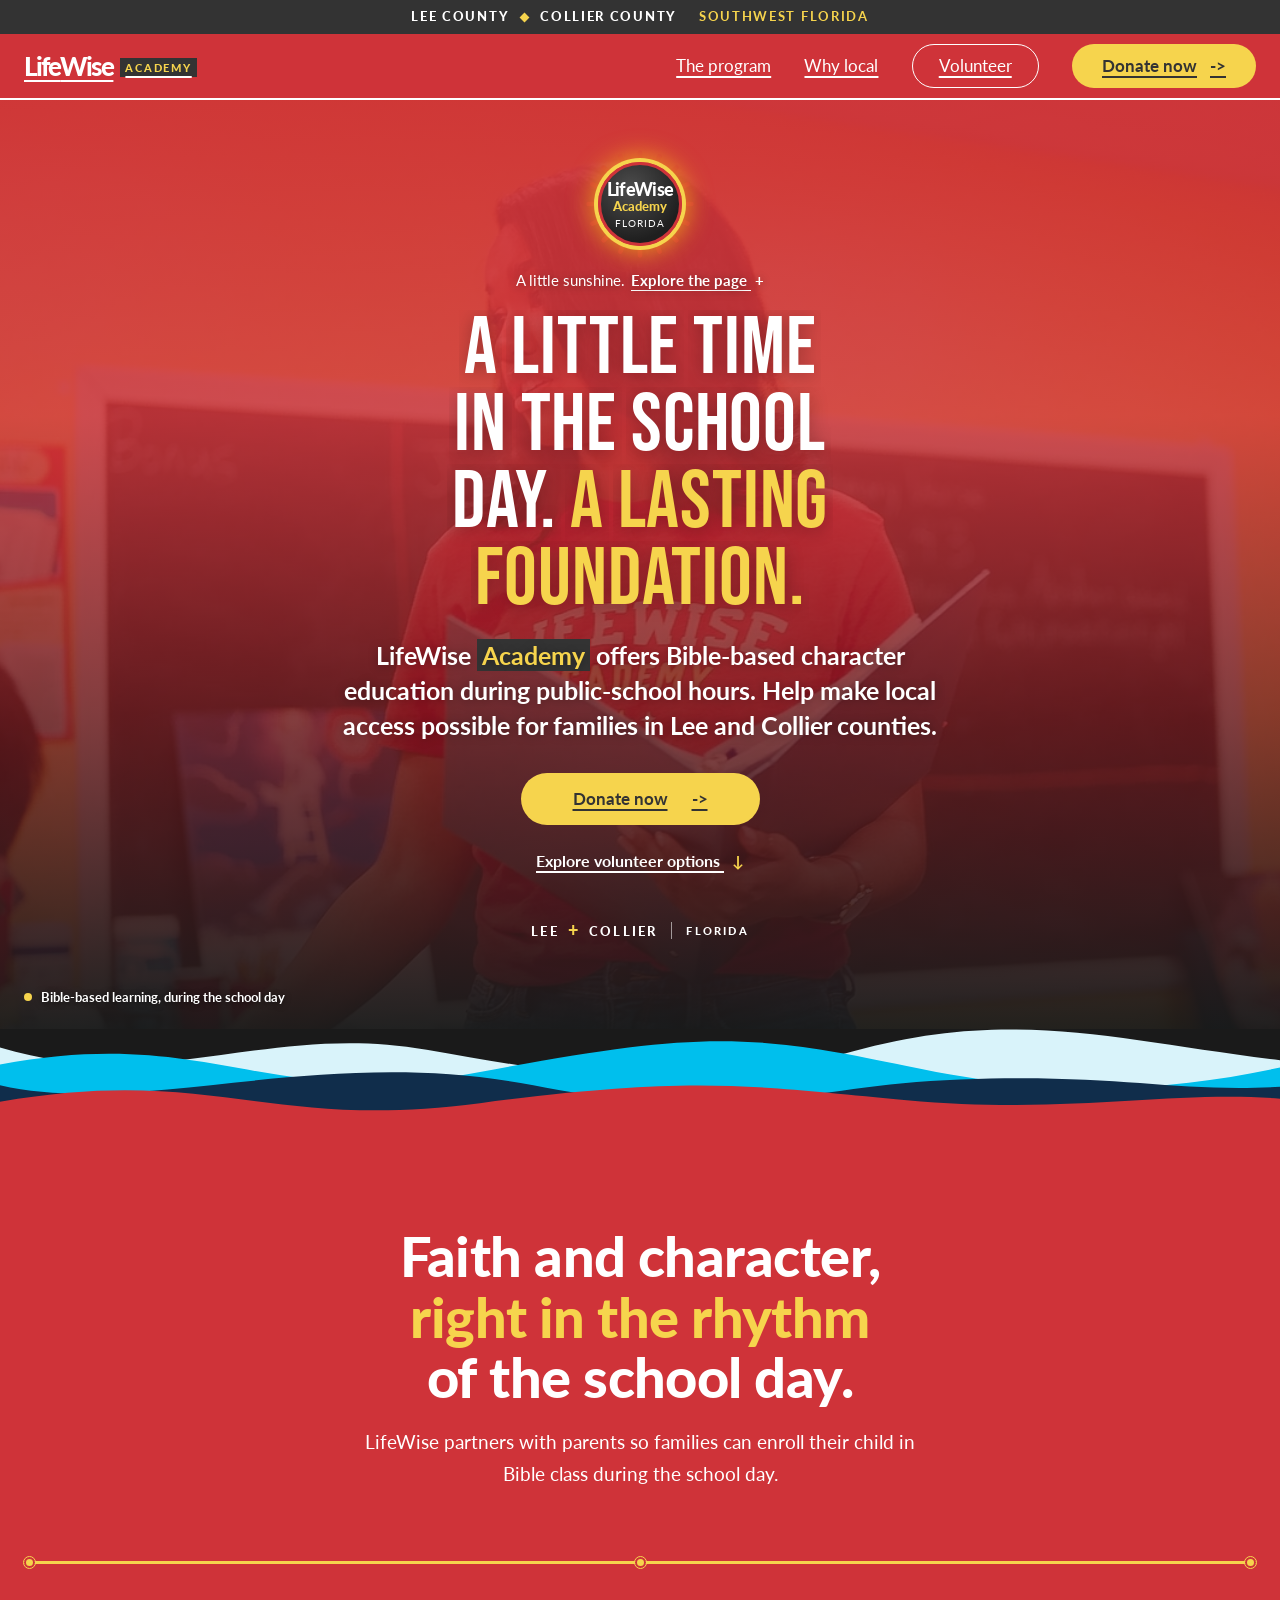
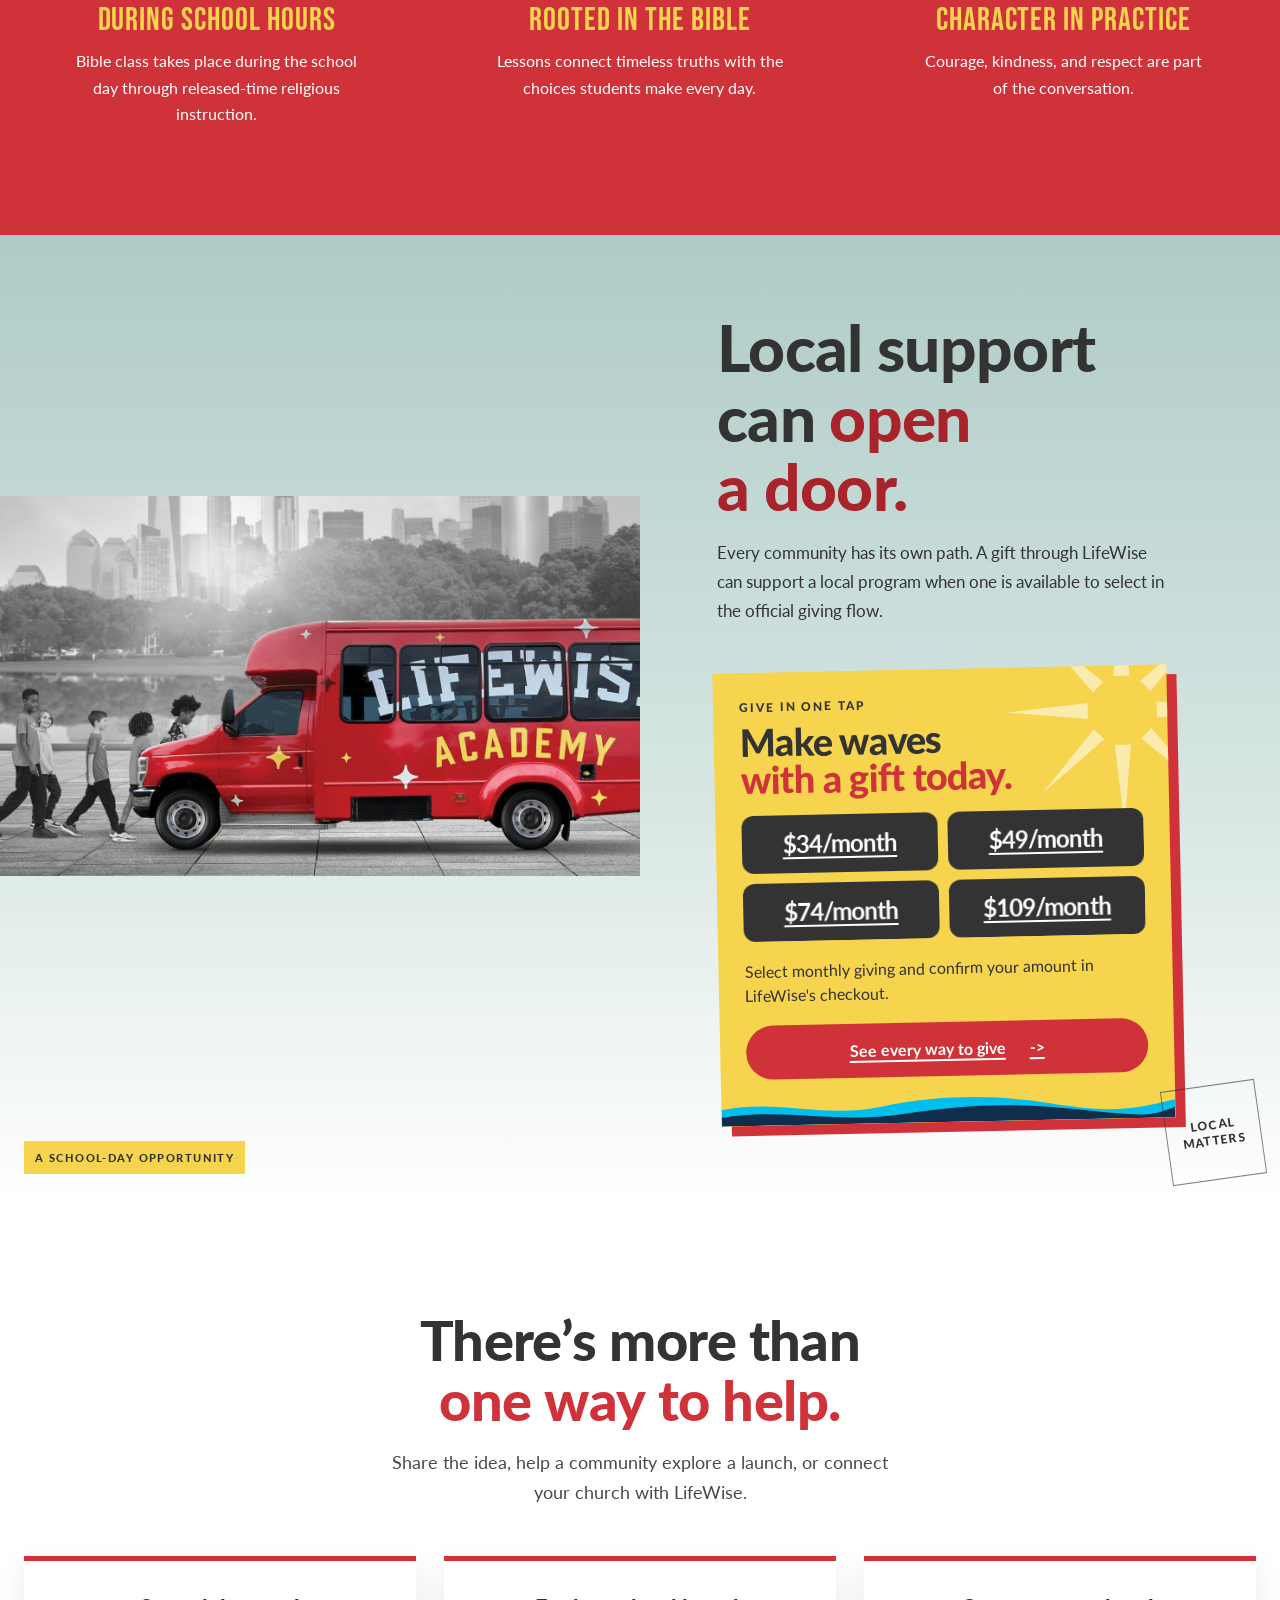
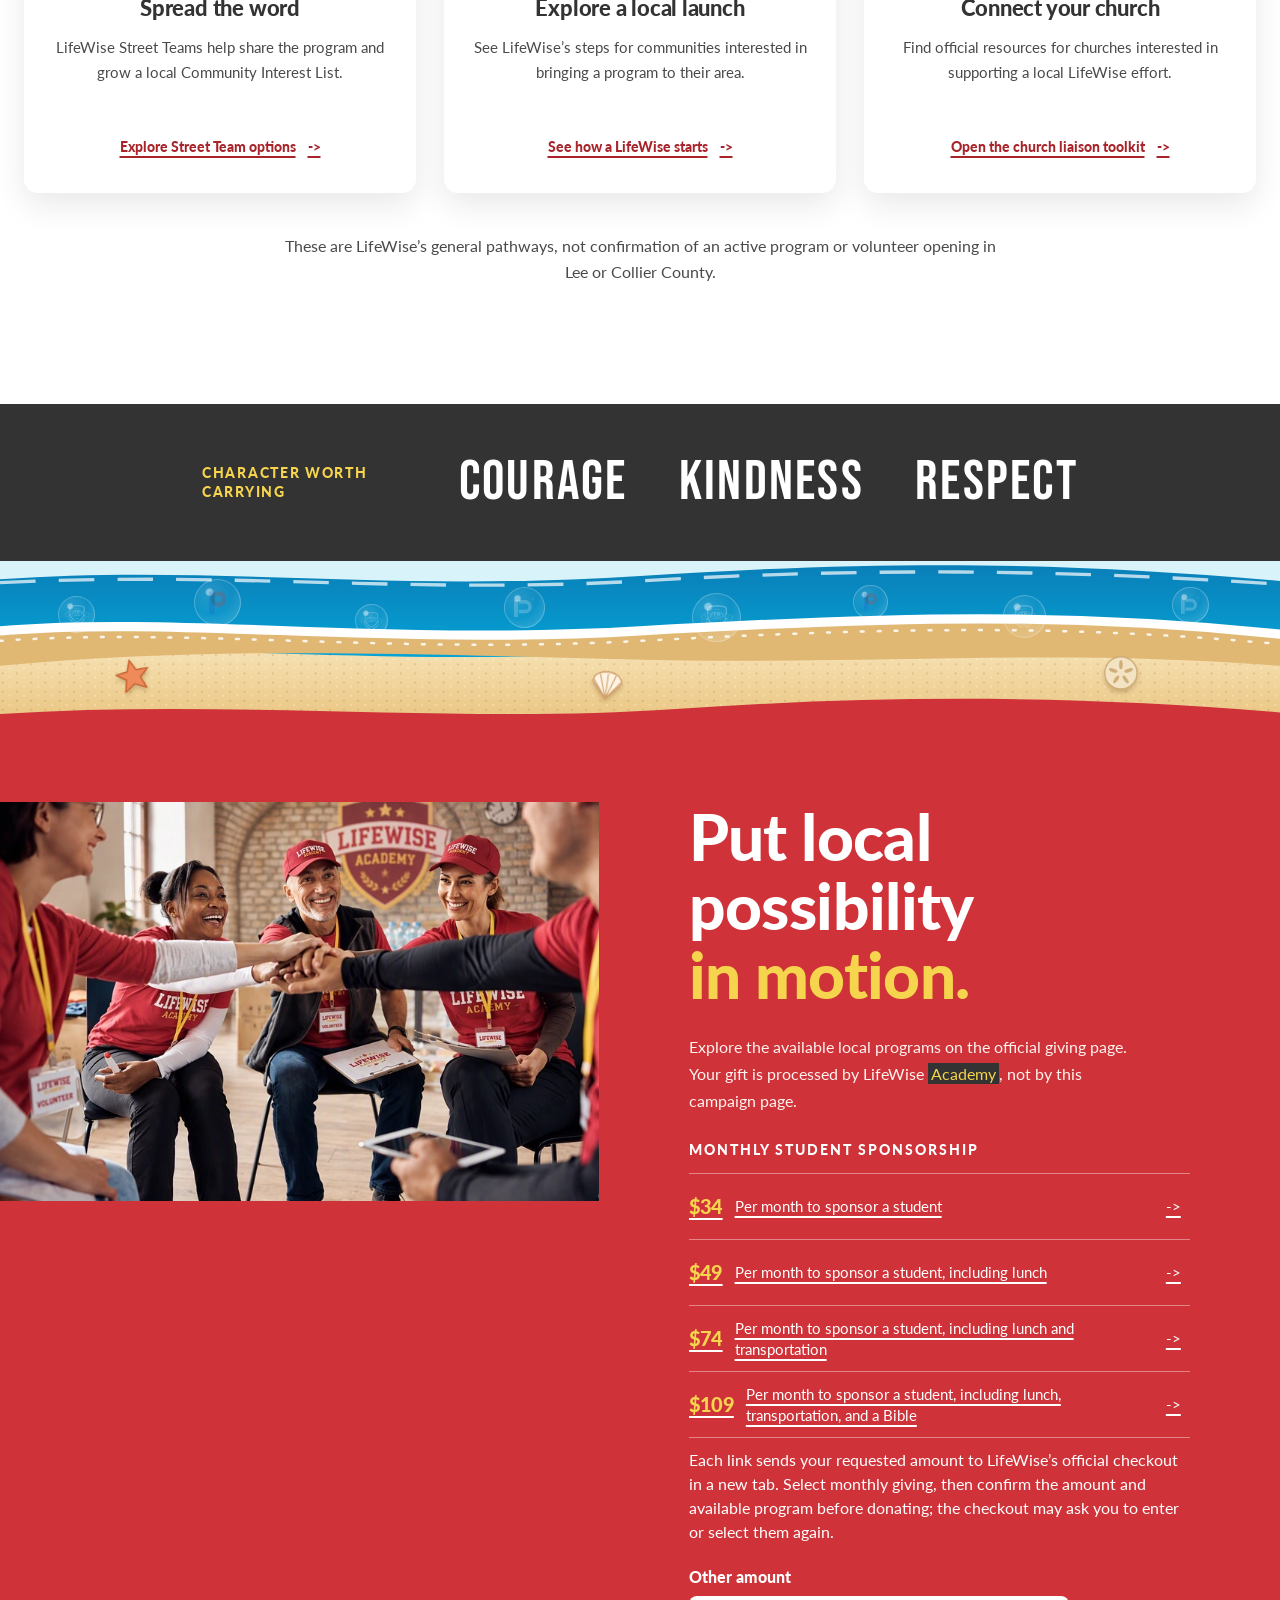
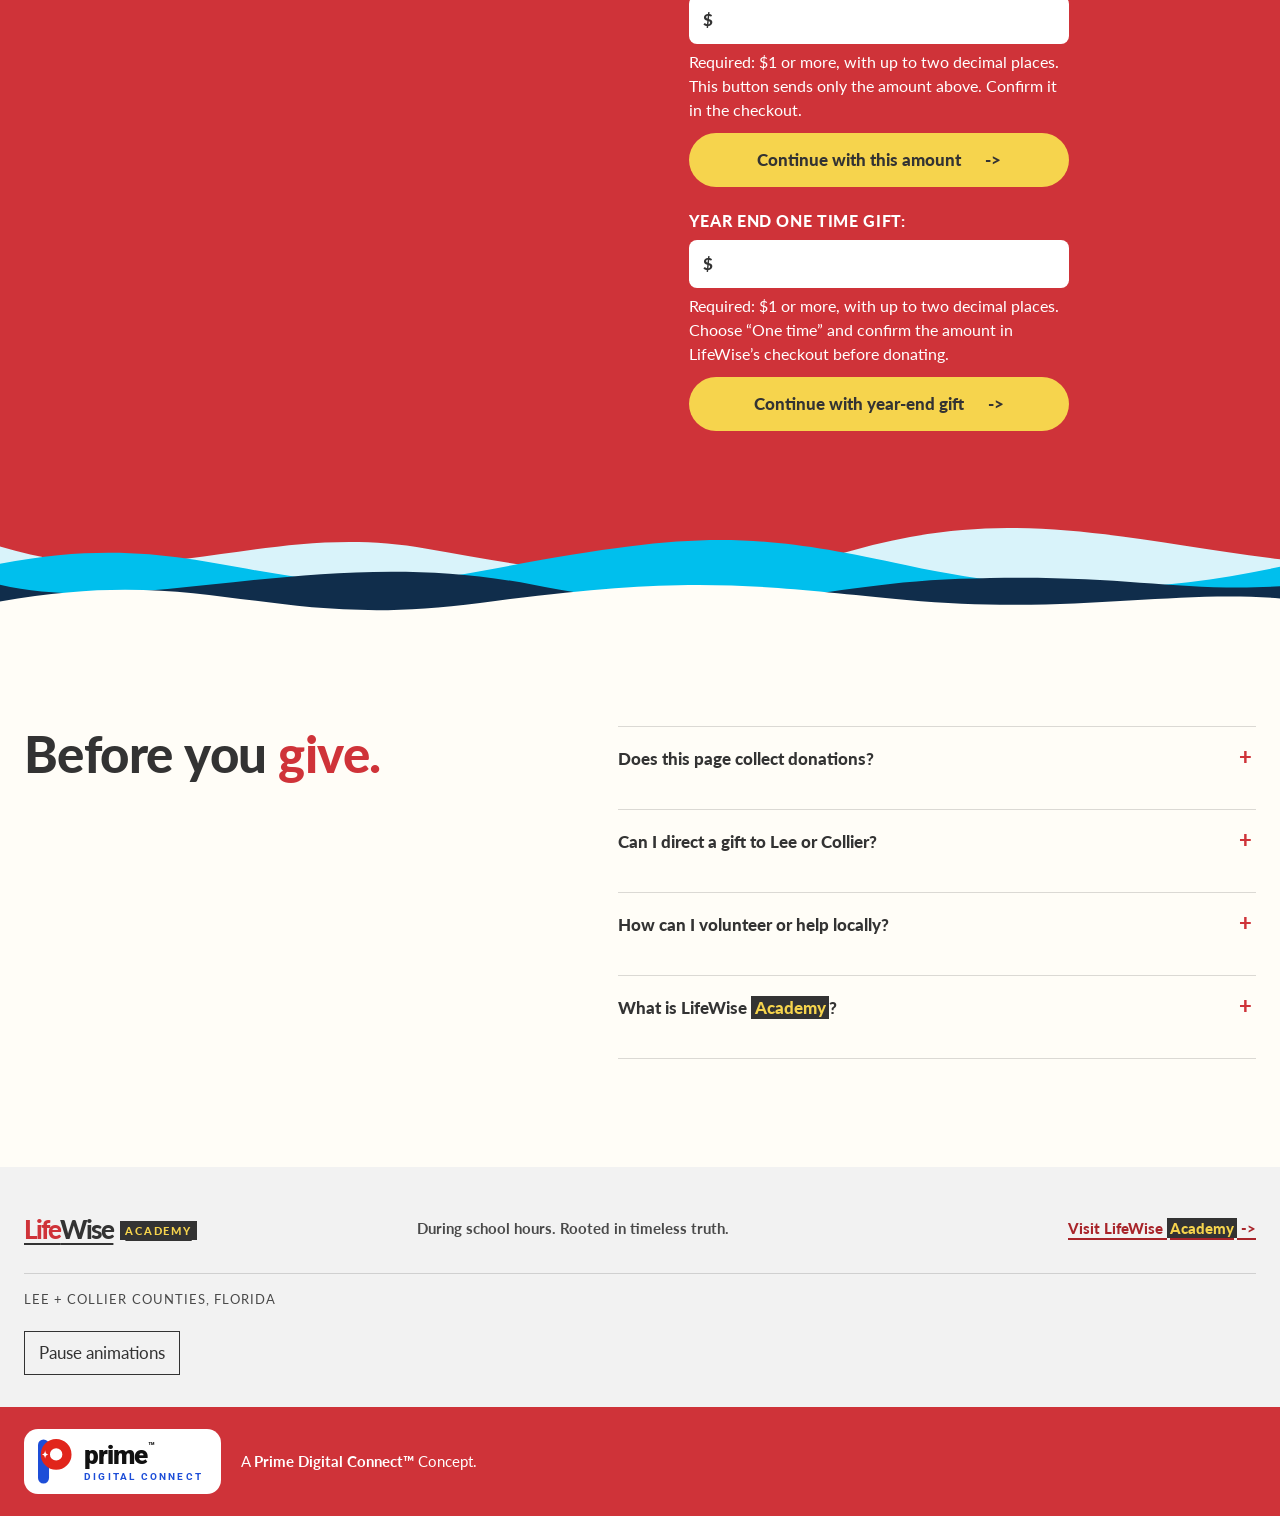
==== commit e7194ce1: "Update monthly student sponsorship donation tiers Co-authored-by: Copilot App <223556219+Copilot@use" ====
--- a/index.html
+++ b/index.html
@@ -20,7 +20,7 @@
   <link rel="preconnect" href="https://fonts.googleapis.com">
   <link rel="preconnect" href="https://fonts.gstatic.com" crossorigin>
   <link rel="preload" as="image" href="assets/lifewise-teacher-3840.webp" imagesrcset="assets/lifewise-teacher-800.webp 800w, assets/lifewise-teacher-1200.webp 1200w, assets/lifewise-teacher-1549.webp 1549w, assets/lifewise-teacher-3840.webp 3840w" imagesizes="(max-width: 680px) 800px, (max-width: 2400px) 1200px, 50vw">
-  <link rel="stylesheet" href="styles.css?v=20261101-lworg">
+  <link rel="stylesheet" href="styles.css?v=20261027-sponsorship">
   <script>if("scrollRestoration"in history)history.scrollRestoration="manual";if(location.hash)history.replaceState(null,"",location.pathname+location.search);</script>
   <script src="script.js?v=20261101-lworg" defer></script>
 </head>
@@ -144,7 +144,13 @@
           <svg class="quick-wave" viewBox="0 0 400 40" preserveAspectRatio="none" aria-hidden="true" focusable="false"><path d="M0 18C50 4 90 32 140 18S240 4 290 18 360 30 400 16V40H0Z" fill="#00bfed"/><path d="M0 28C60 16 100 40 160 28S260 16 320 28 380 36 400 26V40H0Z" fill="#102d4b"/></svg>
           <p class="quick-kicker">Give in one tap</p>
           <h3 id="quick-give-title">Make waves <span>with a gift today.</span></h3>
-          <ul class="quick-chips"><li><a class="quick-chip" href="https://give.lifewise.org/lifewise/checkout/local-program-giving-checkout-all?payment_processor=payrix&amp;amount=25" target="_blank" rel="noopener noreferrer"><strong>$25</strong><span class="visually-hidden"> donation, opens LifeWise checkout in a new tab</span></a></li><li><a class="quick-chip" href="https://give.lifewise.org/lifewise/checkout/local-program-giving-checkout-all?payment_processor=payrix&amp;amount=100" target="_blank" rel="noopener noreferrer"><strong>$100</strong><span class="visually-hidden"> donation, opens LifeWise checkout in a new tab</span></a></li><li><a class="quick-chip" href="https://give.lifewise.org/lifewise/checkout/local-program-giving-checkout-all?payment_processor=payrix&amp;amount=250" target="_blank" rel="noopener noreferrer"><strong>$250</strong><span class="visually-hidden"> donation, opens LifeWise checkout in a new tab</span></a></li><li><a class="quick-chip" href="https://give.lifewise.org/lifewise/checkout/local-program-giving-checkout-all?payment_processor=payrix&amp;amount=500" target="_blank" rel="noopener noreferrer"><strong>$500+</strong><span class="visually-hidden"> donation, opens LifeWise checkout in a new tab</span></a></li></ul>
+          <ul class="quick-chips">
+            <li><a class="quick-chip" href="https://give.lifewise.org/lifewise/checkout/local-program-giving-checkout-all?payment_processor=payrix&amp;amount=34" target="_blank" rel="noopener noreferrer"><strong>$34/month</strong><span class="visually-hidden"> to sponsor a student; select monthly giving in LifeWise checkout, opens in a new tab</span></a></li>
+            <li><a class="quick-chip" href="https://give.lifewise.org/lifewise/checkout/local-program-giving-checkout-all?payment_processor=payrix&amp;amount=49" target="_blank" rel="noopener noreferrer"><strong>$49/month</strong><span class="visually-hidden"> to sponsor a student, including lunch; select monthly giving in LifeWise checkout, opens in a new tab</span></a></li>
+            <li><a class="quick-chip" href="https://give.lifewise.org/lifewise/checkout/local-program-giving-checkout-all?payment_processor=payrix&amp;amount=74" target="_blank" rel="noopener noreferrer"><strong>$74/month</strong><span class="visually-hidden"> to sponsor a student, including lunch and transportation; select monthly giving in LifeWise checkout, opens in a new tab</span></a></li>
+            <li><a class="quick-chip" href="https://give.lifewise.org/lifewise/checkout/local-program-giving-checkout-all?payment_processor=payrix&amp;amount=109" target="_blank" rel="noopener noreferrer"><strong>$109/month</strong><span class="visually-hidden"> to sponsor a student, including lunch, transportation, and a Bible; select monthly giving in LifeWise checkout, opens in a new tab</span></a></li>
+          </ul>
+          <p class="quick-frequency-note">Select monthly giving and confirm your amount in LifeWise's checkout.</p>
           <a class="button button-red quick-cta" href="#give">See every way to give <span aria-hidden="true">-&gt;</span></a>
         </div>
       </div>
@@ -220,14 +226,14 @@
         <h2 id="give-title">Put local possibility <em>in motion.</em></h2>
         <p>Explore the available local programs on the official giving page. Your gift is processed by LifeWise <span class="academy-highlight">Academy</span>, not by this campaign page.</p>
         <div class="donation-tiers" aria-labelledby="donation-tiers-title">
-          <h3 id="donation-tiers-title">Donation tiers</h3>
+          <h3 id="donation-tiers-title">Monthly student sponsorship</h3>
           <ul>
-            <li><a class="donation-tier" href="https://give.lifewise.org/lifewise/checkout/local-program-giving-checkout-all?payment_processor=payrix&amp;amount=25" target="_blank" rel="noopener noreferrer"><strong>$25</strong><span>Continue with $25</span><span class="donation-tier-arrow" aria-hidden="true">-&gt;</span></a></li>
-            <li><a class="donation-tier" href="https://give.lifewise.org/lifewise/checkout/local-program-giving-checkout-all?payment_processor=payrix&amp;amount=100" target="_blank" rel="noopener noreferrer"><strong>$100</strong><span>Continue with $100</span><span class="donation-tier-arrow" aria-hidden="true">-&gt;</span></a></li>
-            <li><a class="donation-tier" href="https://give.lifewise.org/lifewise/checkout/local-program-giving-checkout-all?payment_processor=payrix&amp;amount=250" target="_blank" rel="noopener noreferrer"><strong>$250</strong><span>Continue with $250</span><span class="donation-tier-arrow" aria-hidden="true">-&gt;</span></a></li>
-            <li><a class="donation-tier" href="https://give.lifewise.org/lifewise/checkout/local-program-giving-checkout-all?payment_processor=payrix&amp;amount=500" target="_blank" rel="noopener noreferrer"><strong>$500+</strong><span>Start with $500</span><span class="donation-tier-arrow" aria-hidden="true">-&gt;</span></a></li>
+            <li><a class="donation-tier" href="https://give.lifewise.org/lifewise/checkout/local-program-giving-checkout-all?payment_processor=payrix&amp;amount=34" target="_blank" rel="noopener noreferrer"><strong>$34</strong><span>Per month to sponsor a student</span><span class="donation-tier-arrow" aria-hidden="true">-&gt;</span></a></li>
+            <li><a class="donation-tier" href="https://give.lifewise.org/lifewise/checkout/local-program-giving-checkout-all?payment_processor=payrix&amp;amount=49" target="_blank" rel="noopener noreferrer"><strong>$49</strong><span>Per month to sponsor a student, including lunch</span><span class="donation-tier-arrow" aria-hidden="true">-&gt;</span></a></li>
+            <li><a class="donation-tier" href="https://give.lifewise.org/lifewise/checkout/local-program-giving-checkout-all?payment_processor=payrix&amp;amount=74" target="_blank" rel="noopener noreferrer"><strong>$74</strong><span>Per month to sponsor a student, including lunch and transportation</span><span class="donation-tier-arrow" aria-hidden="true">-&gt;</span></a></li>
+            <li><a class="donation-tier" href="https://give.lifewise.org/lifewise/checkout/local-program-giving-checkout-all?payment_processor=payrix&amp;amount=109" target="_blank" rel="noopener noreferrer"><strong>$109</strong><span>Per month to sponsor a student, including lunch, transportation, and a Bible</span><span class="donation-tier-arrow" aria-hidden="true">-&gt;</span></a></li>
           </ul>
-          <p class="tier-note">Each link sends your requested amount to LifeWise’s official checkout in a new tab. Review the amount, gift frequency, and program before donating; the checkout may ask you to enter or select them again. The $500+ option sends $500.</p>
+          <p class="tier-note">Each link sends your requested amount to LifeWise’s official checkout in a new tab. Select monthly giving, then confirm the amount and available program before donating; the checkout may ask you to enter or select them again.</p>
         </div>
         <form class="other-amount" action="https://give.lifewise.org/lifewise/checkout/local-program-giving-checkout-all" method="get" target="_blank" rel="noopener noreferrer">
           <input type="hidden" name="payment_processor" value="payrix">
--- a/styles.css
+++ b/styles.css
@@ -2987,12 +2987,19 @@
 .quick-kicker,
 .quick-give h3 { color: var(--lw-ink); }
 .quick-give h3 { letter-spacing: -0.02em; }
+.quick-chips { grid-template-columns: repeat(2, minmax(0, 1fr)); }
 .quick-chip { background: var(--lw-ink); border-radius: 12px; }
+.quick-frequency-note { margin: 0 0 18px; font-size: 16px; line-height: 1.5; }
 .quick-chip:hover,
 .quick-chip:focus-visible { background: var(--lw-red); box-shadow: 0 6px 0 #1a1a1a; }
 .quick-chip:focus-visible { outline-color: var(--lw-ink); }
 
 /* Volunteer: white, centred, card pathways */
+.donation-tiers ul { grid-template-columns: 1fr; }
+.donation-tiers li:nth-child(odd) { margin-right: 0; }
+.donation-tiers li:nth-child(even) { border-left: 0; }
+.donation-tiers li:nth-child(even) .donation-tier { padding-left: 0; }
+
 .volunteer-section { background: #fff; text-align: center; }
 .volunteer-heading { grid-template-columns: 1fr; justify-items: center; row-gap: 16px; }
 .volunteer-heading h2 { color: var(--lw-ink); font-size: clamp(36px, 4.4vw, 56px); }
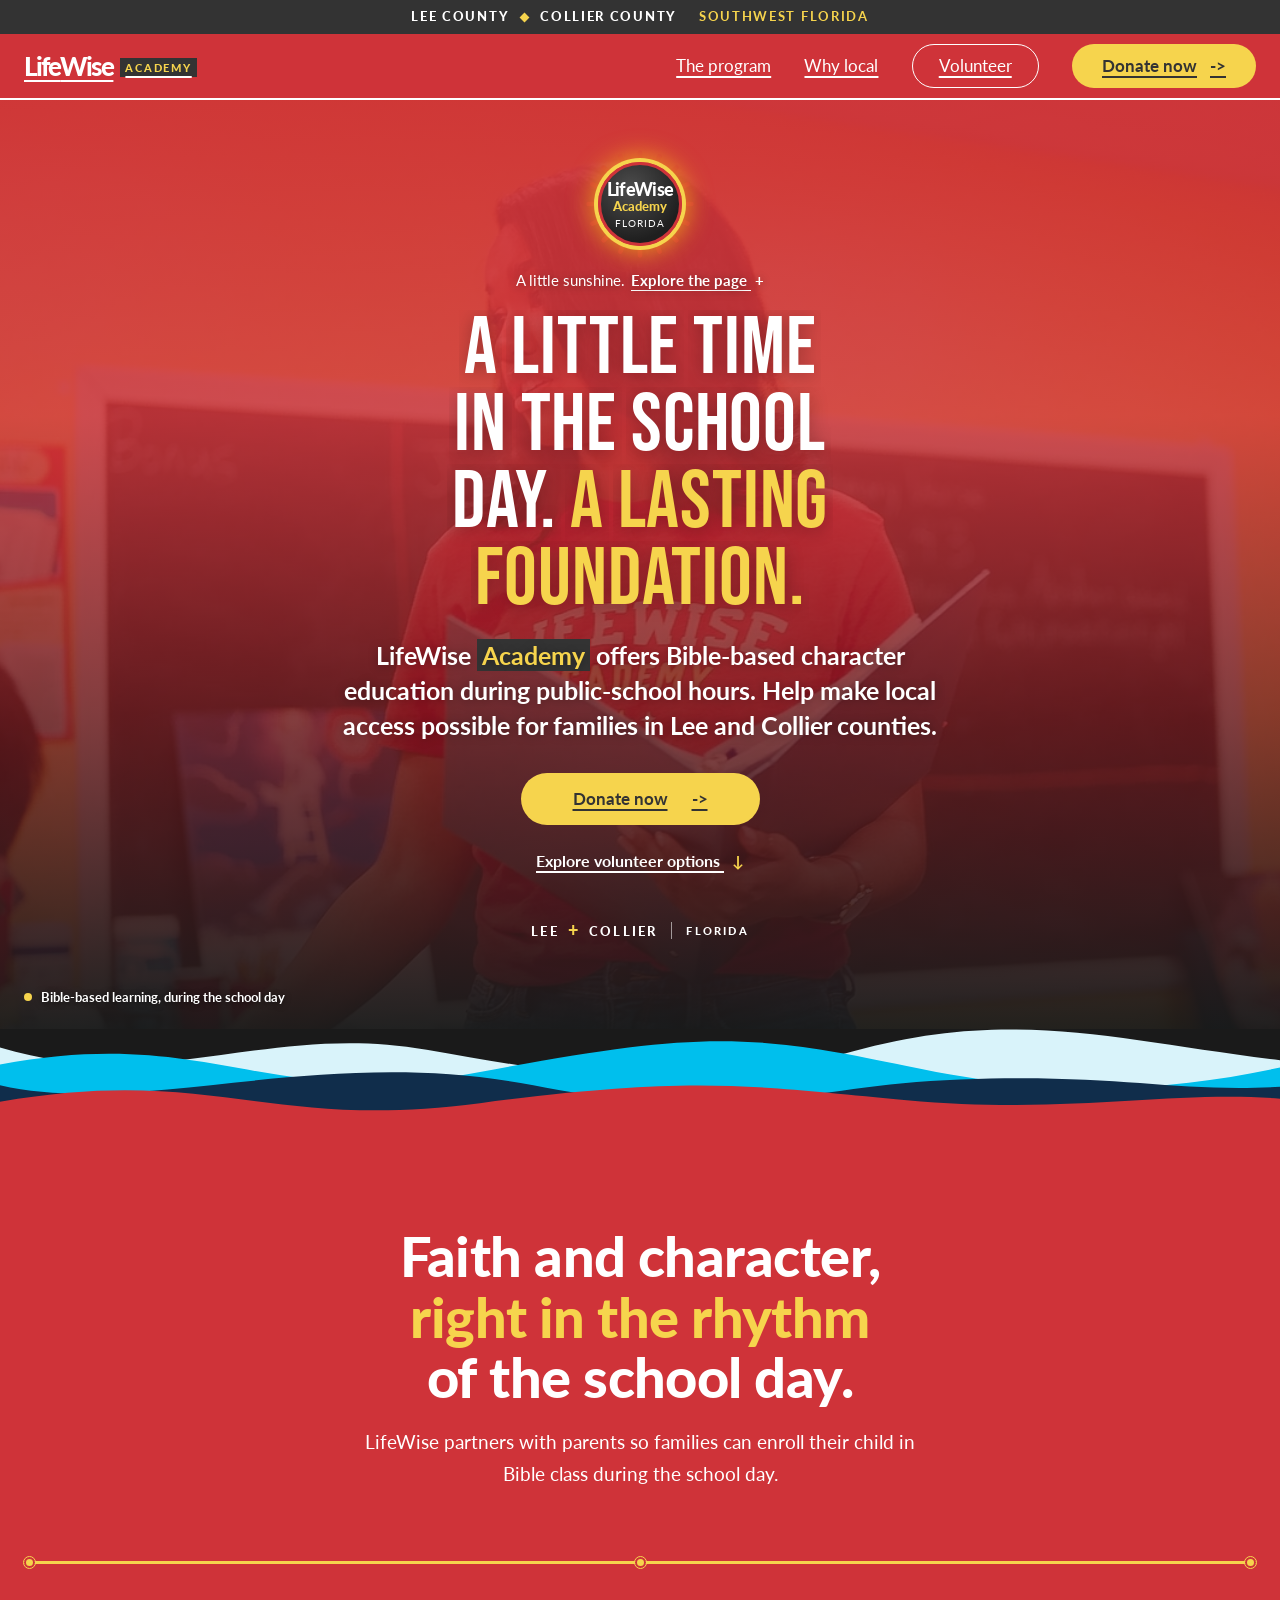
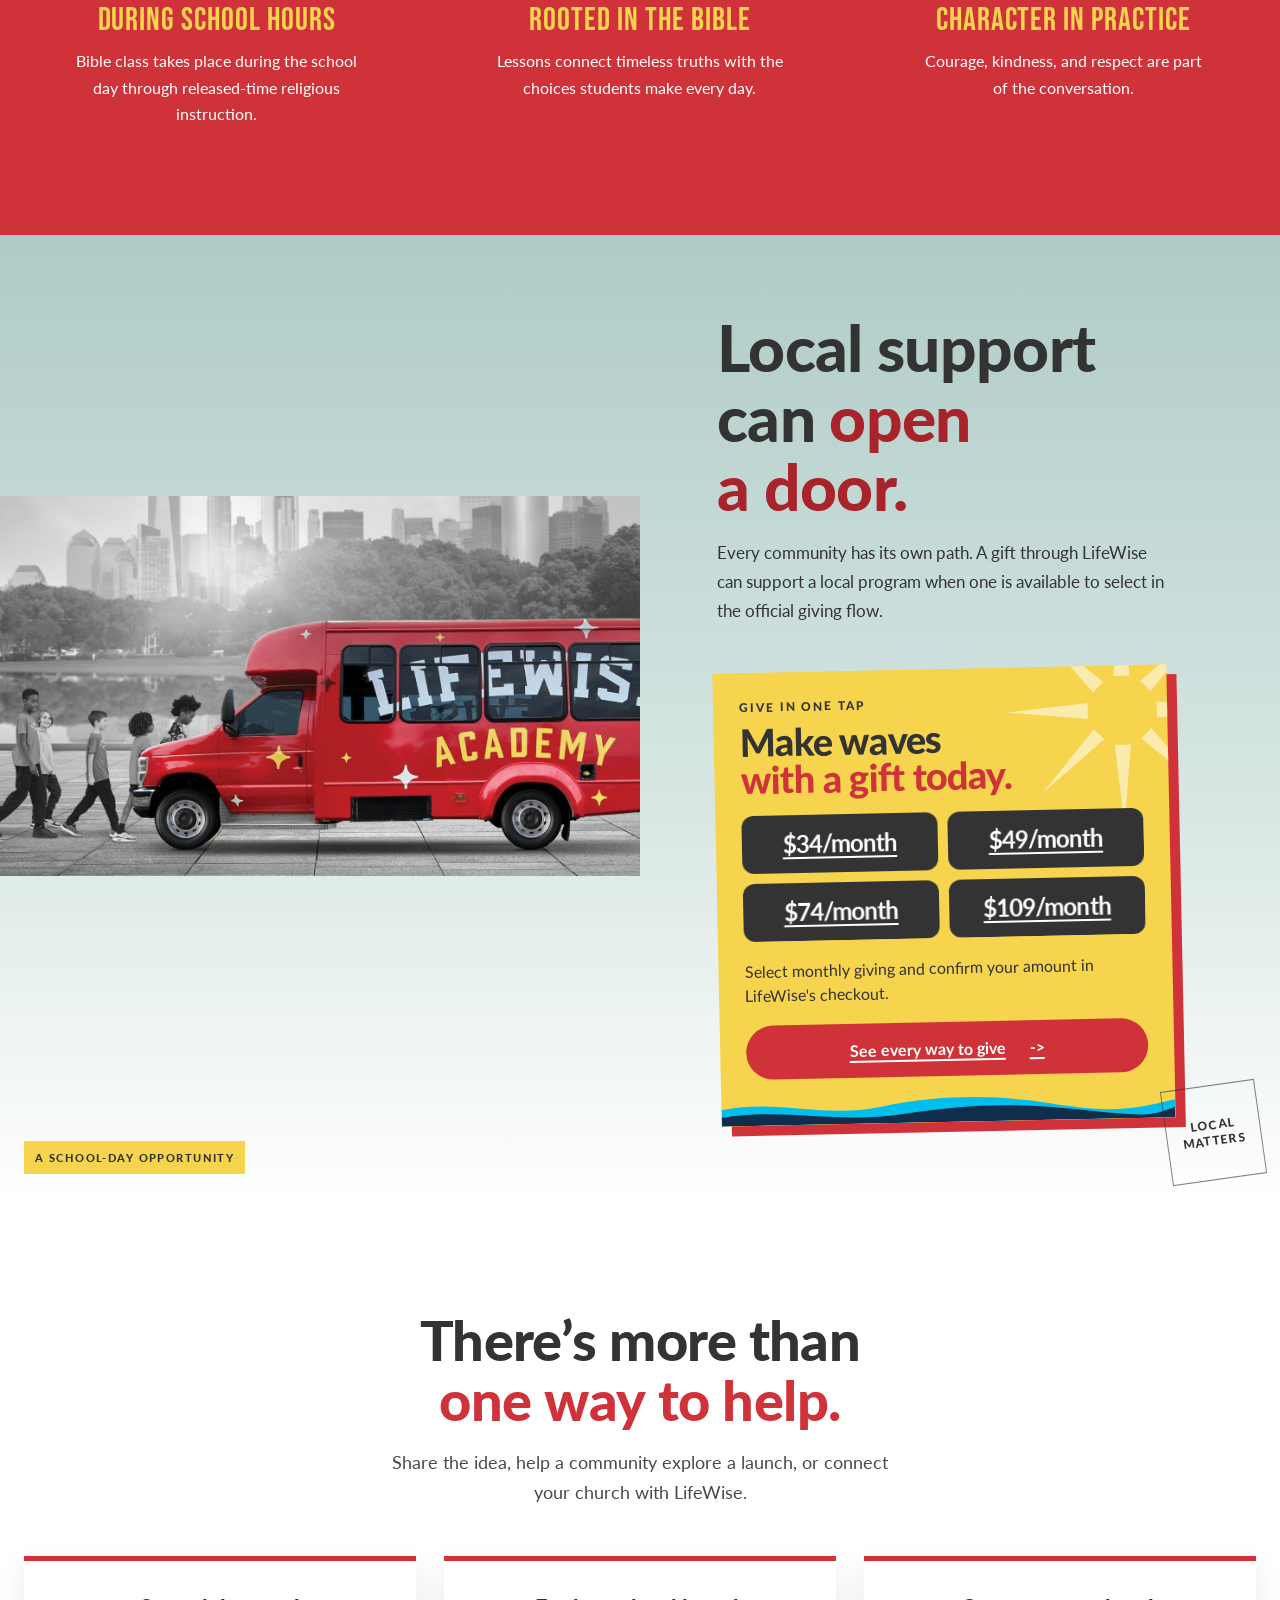
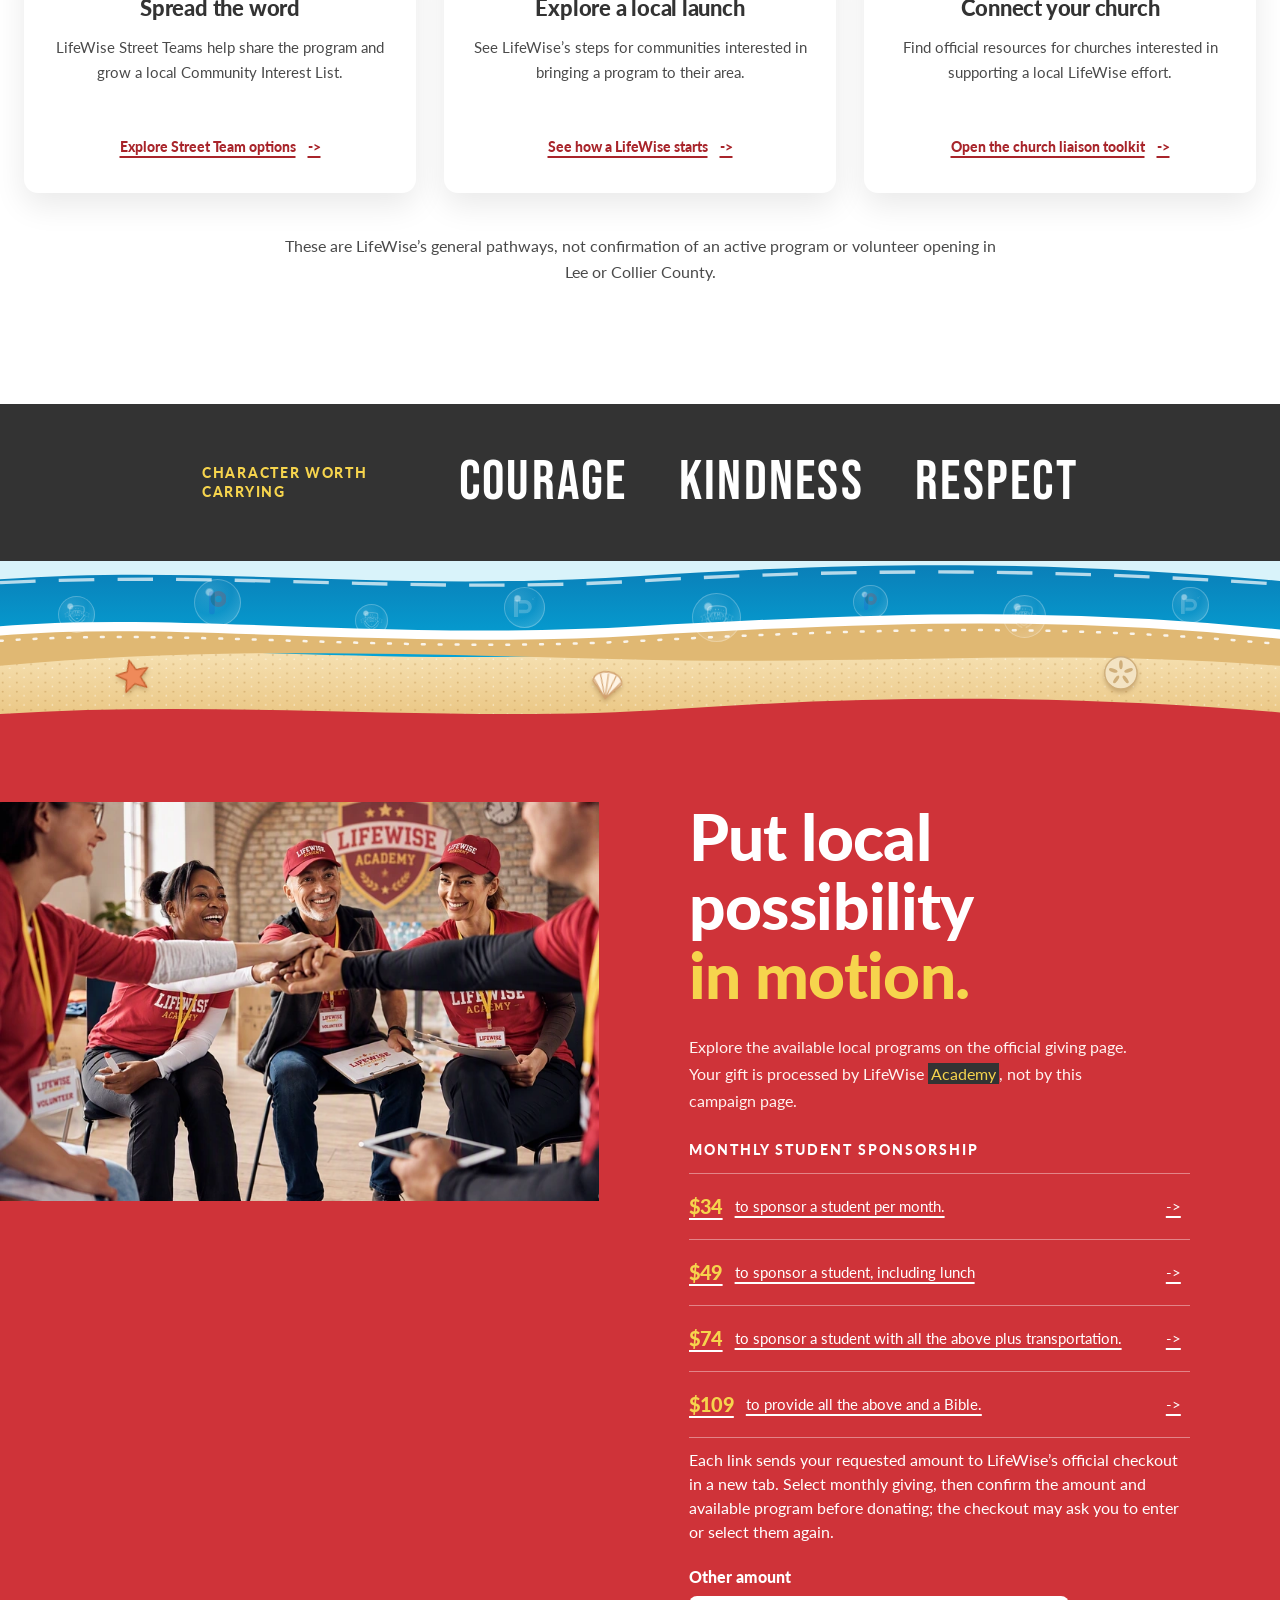
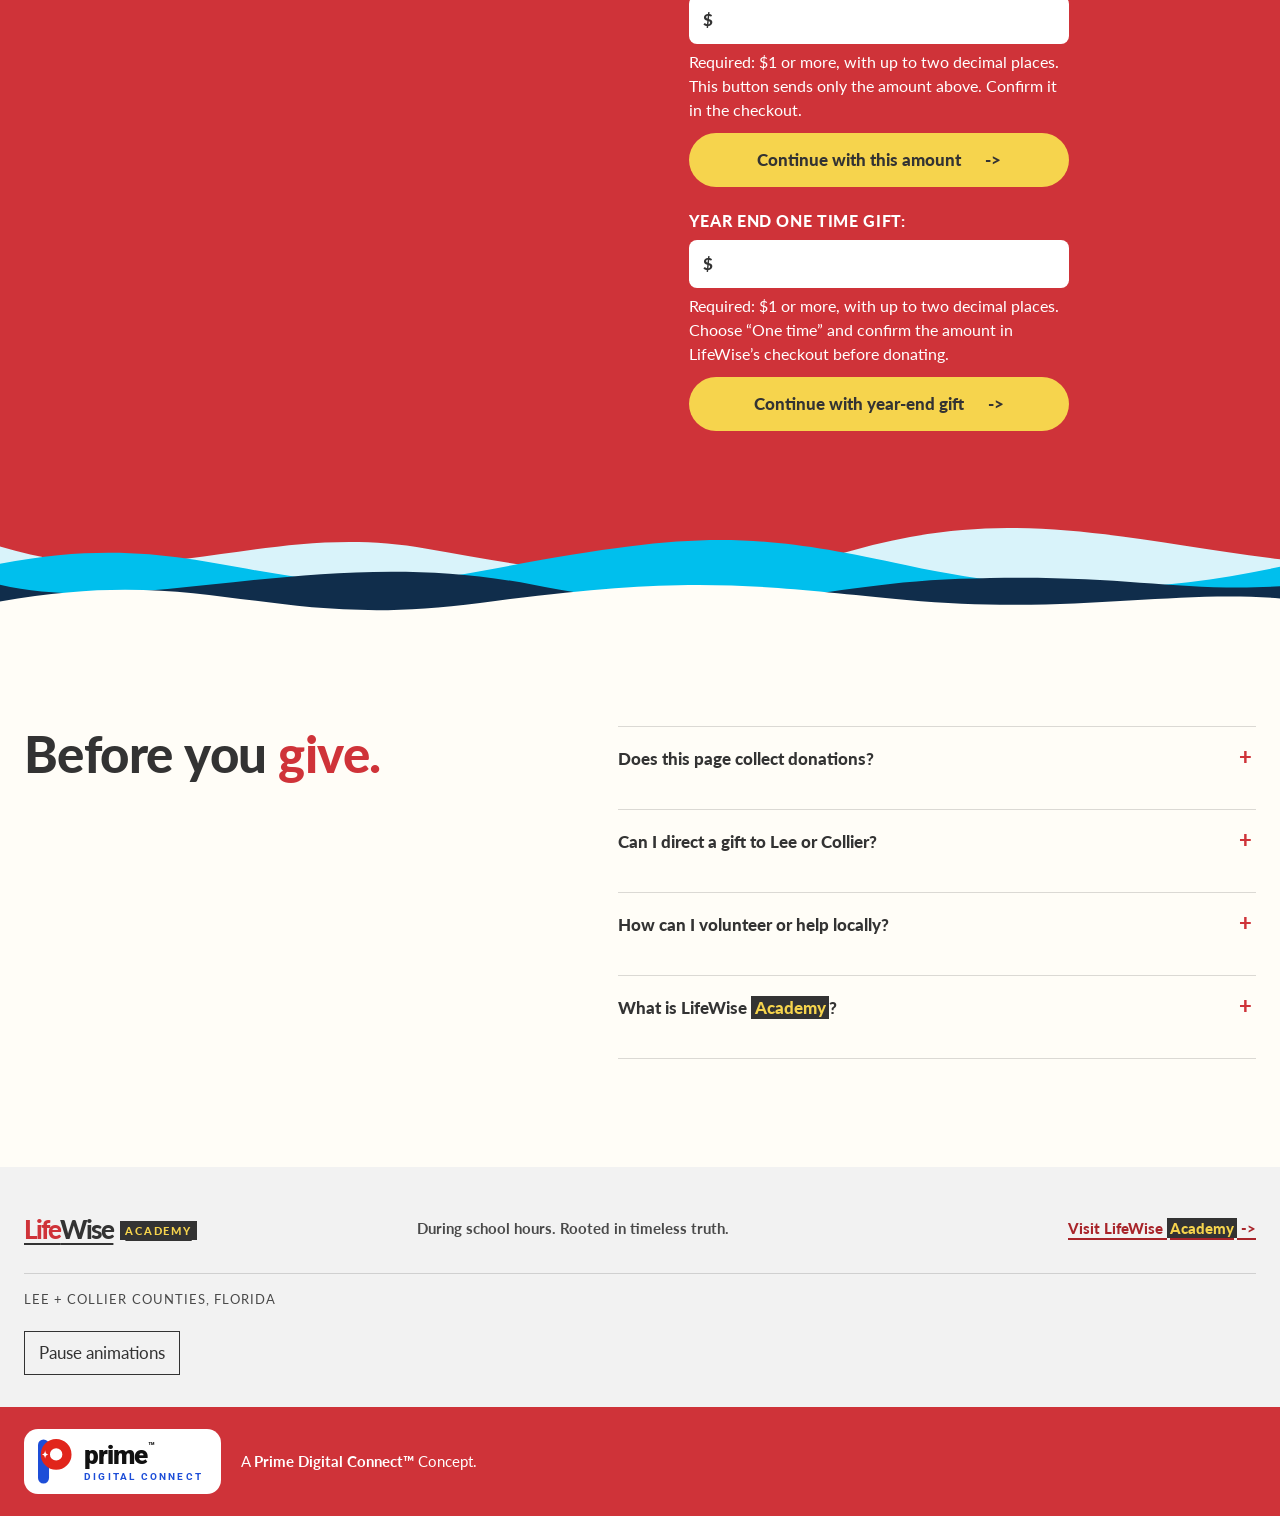
==== commit 9a87f1c0: "Use requested sponsorship tier wording Co-authored-by: Copilot App <223556219+Copilot@users.noreply." ====
--- a/index.html
+++ b/index.html
@@ -228,10 +228,10 @@
         <div class="donation-tiers" aria-labelledby="donation-tiers-title">
           <h3 id="donation-tiers-title">Monthly student sponsorship</h3>
           <ul>
-            <li><a class="donation-tier" href="https://give.lifewise.org/lifewise/checkout/local-program-giving-checkout-all?payment_processor=payrix&amp;amount=34" target="_blank" rel="noopener noreferrer"><strong>$34</strong><span>Per month to sponsor a student</span><span class="donation-tier-arrow" aria-hidden="true">-&gt;</span></a></li>
-            <li><a class="donation-tier" href="https://give.lifewise.org/lifewise/checkout/local-program-giving-checkout-all?payment_processor=payrix&amp;amount=49" target="_blank" rel="noopener noreferrer"><strong>$49</strong><span>Per month to sponsor a student, including lunch</span><span class="donation-tier-arrow" aria-hidden="true">-&gt;</span></a></li>
-            <li><a class="donation-tier" href="https://give.lifewise.org/lifewise/checkout/local-program-giving-checkout-all?payment_processor=payrix&amp;amount=74" target="_blank" rel="noopener noreferrer"><strong>$74</strong><span>Per month to sponsor a student, including lunch and transportation</span><span class="donation-tier-arrow" aria-hidden="true">-&gt;</span></a></li>
-            <li><a class="donation-tier" href="https://give.lifewise.org/lifewise/checkout/local-program-giving-checkout-all?payment_processor=payrix&amp;amount=109" target="_blank" rel="noopener noreferrer"><strong>$109</strong><span>Per month to sponsor a student, including lunch, transportation, and a Bible</span><span class="donation-tier-arrow" aria-hidden="true">-&gt;</span></a></li>
+            <li><a class="donation-tier" href="https://give.lifewise.org/lifewise/checkout/local-program-giving-checkout-all?payment_processor=payrix&amp;amount=34" target="_blank" rel="noopener noreferrer"><strong>$34</strong><span>to sponsor a student per month.</span><span class="donation-tier-arrow" aria-hidden="true">-&gt;</span></a></li>
+            <li><a class="donation-tier" href="https://give.lifewise.org/lifewise/checkout/local-program-giving-checkout-all?payment_processor=payrix&amp;amount=49" target="_blank" rel="noopener noreferrer"><strong>$49</strong><span>to sponsor a student, including lunch</span><span class="donation-tier-arrow" aria-hidden="true">-&gt;</span></a></li>
+            <li><a class="donation-tier" href="https://give.lifewise.org/lifewise/checkout/local-program-giving-checkout-all?payment_processor=payrix&amp;amount=74" target="_blank" rel="noopener noreferrer"><strong>$74</strong><span>to sponsor a student with all the above plus transportation.</span><span class="donation-tier-arrow" aria-hidden="true">-&gt;</span></a></li>
+            <li><a class="donation-tier" href="https://give.lifewise.org/lifewise/checkout/local-program-giving-checkout-all?payment_processor=payrix&amp;amount=109" target="_blank" rel="noopener noreferrer"><strong>$109</strong><span>to provide all the above and a Bible.</span><span class="donation-tier-arrow" aria-hidden="true">-&gt;</span></a></li>
           </ul>
           <p class="tier-note">Each link sends your requested amount to LifeWise’s official checkout in a new tab. Select monthly giving, then confirm the amount and available program before donating; the checkout may ask you to enter or select them again.</p>
         </div>
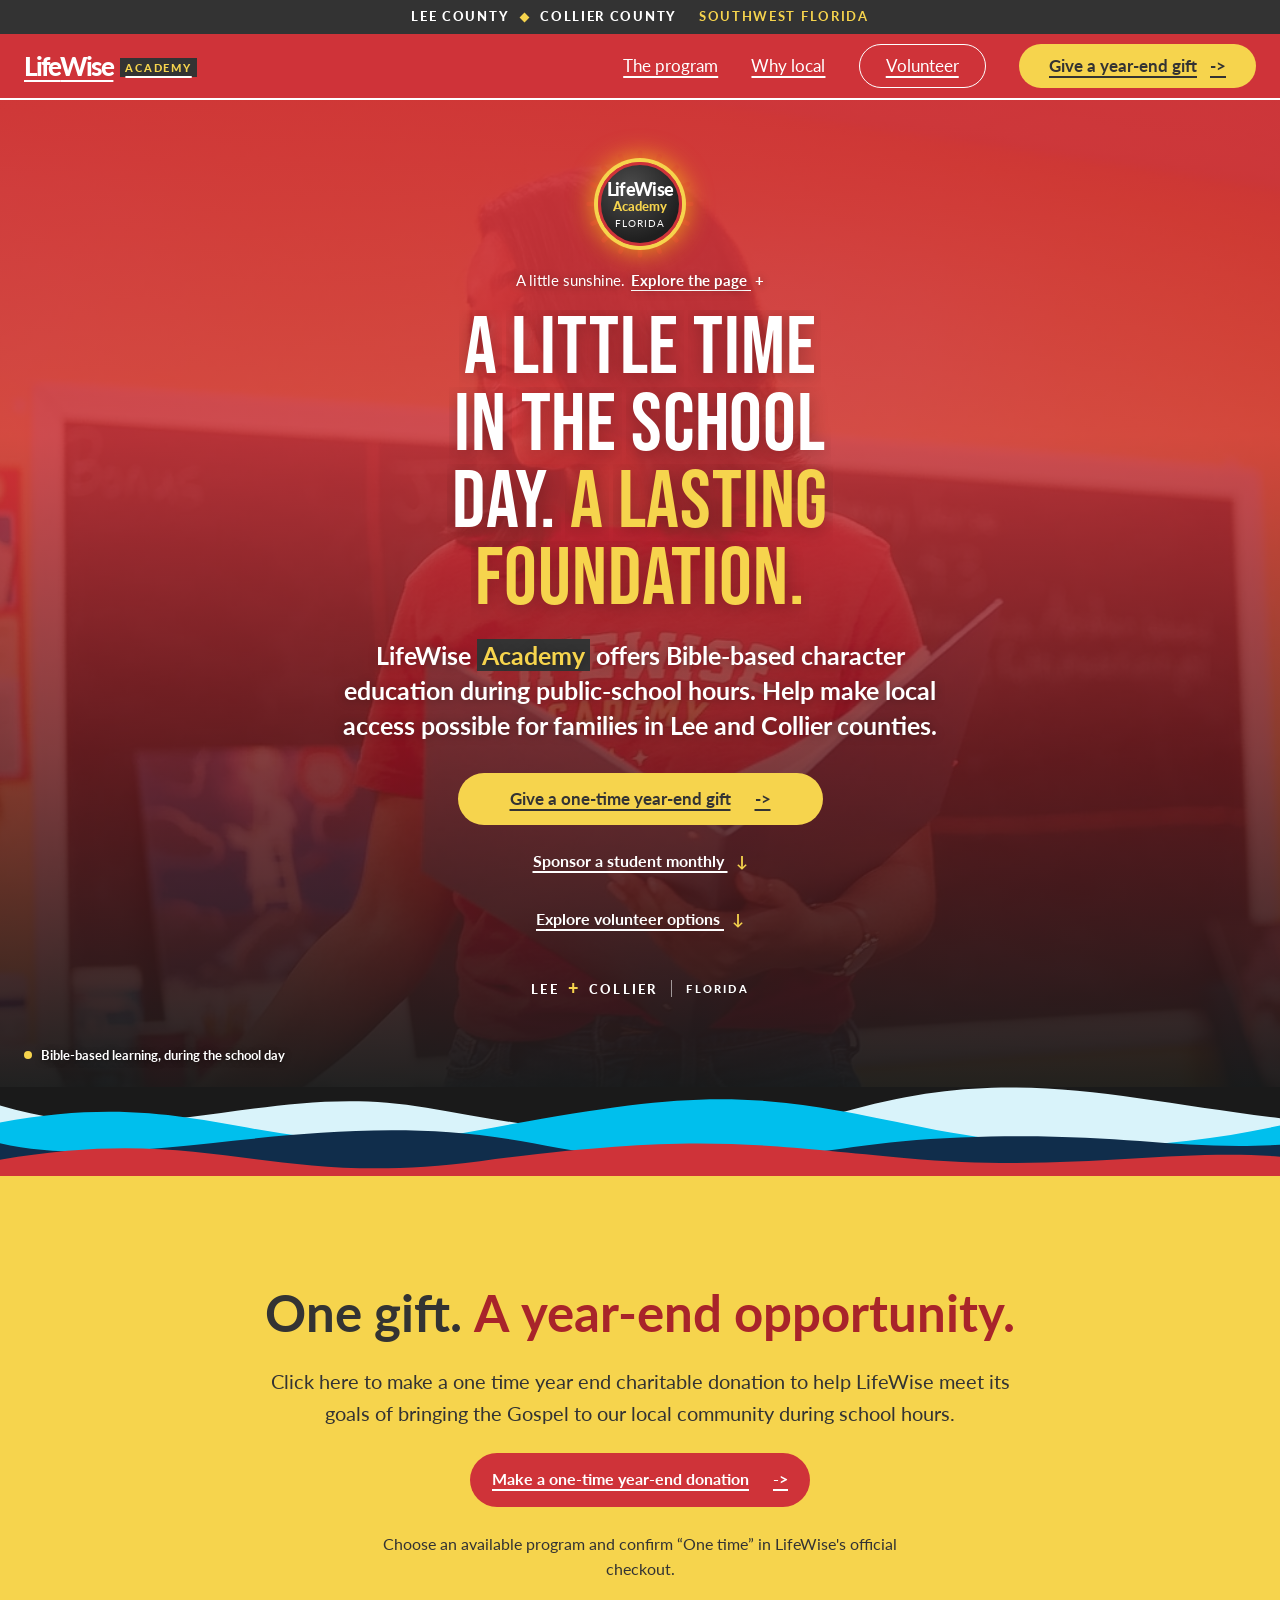
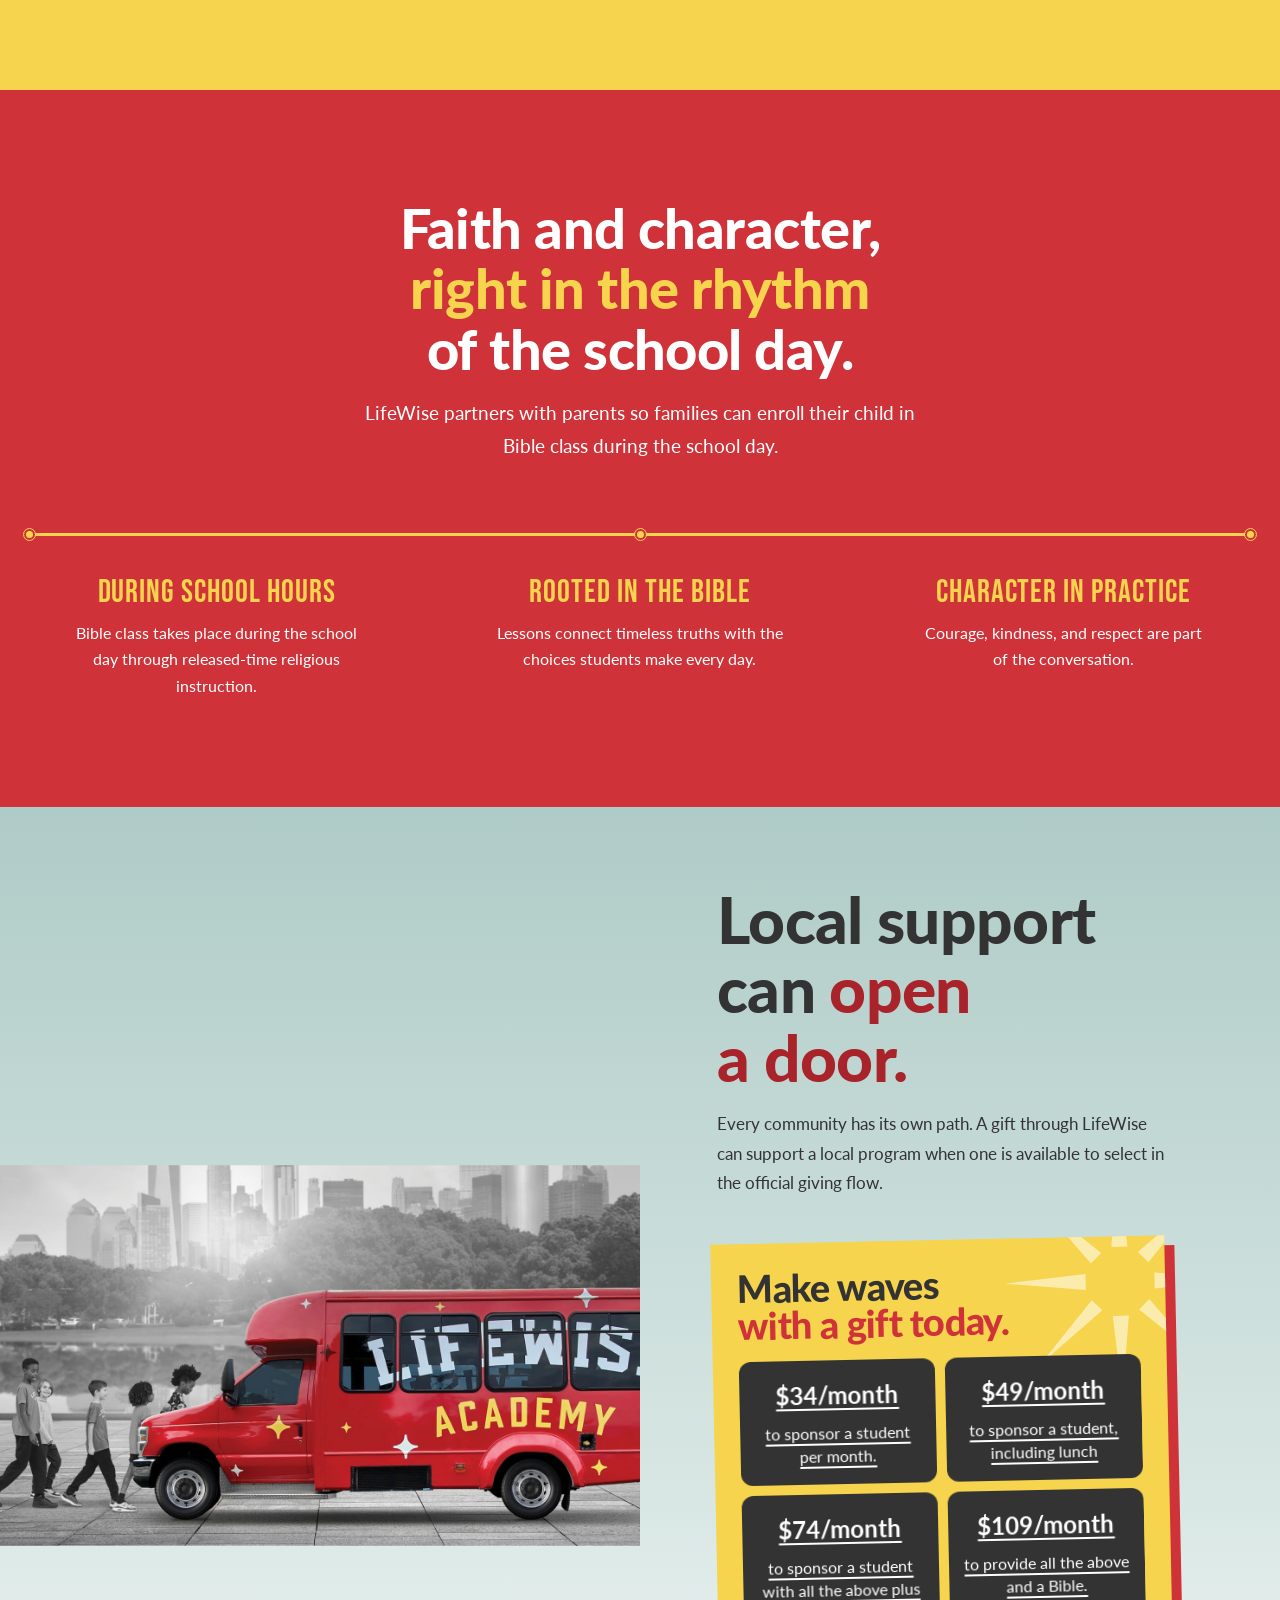
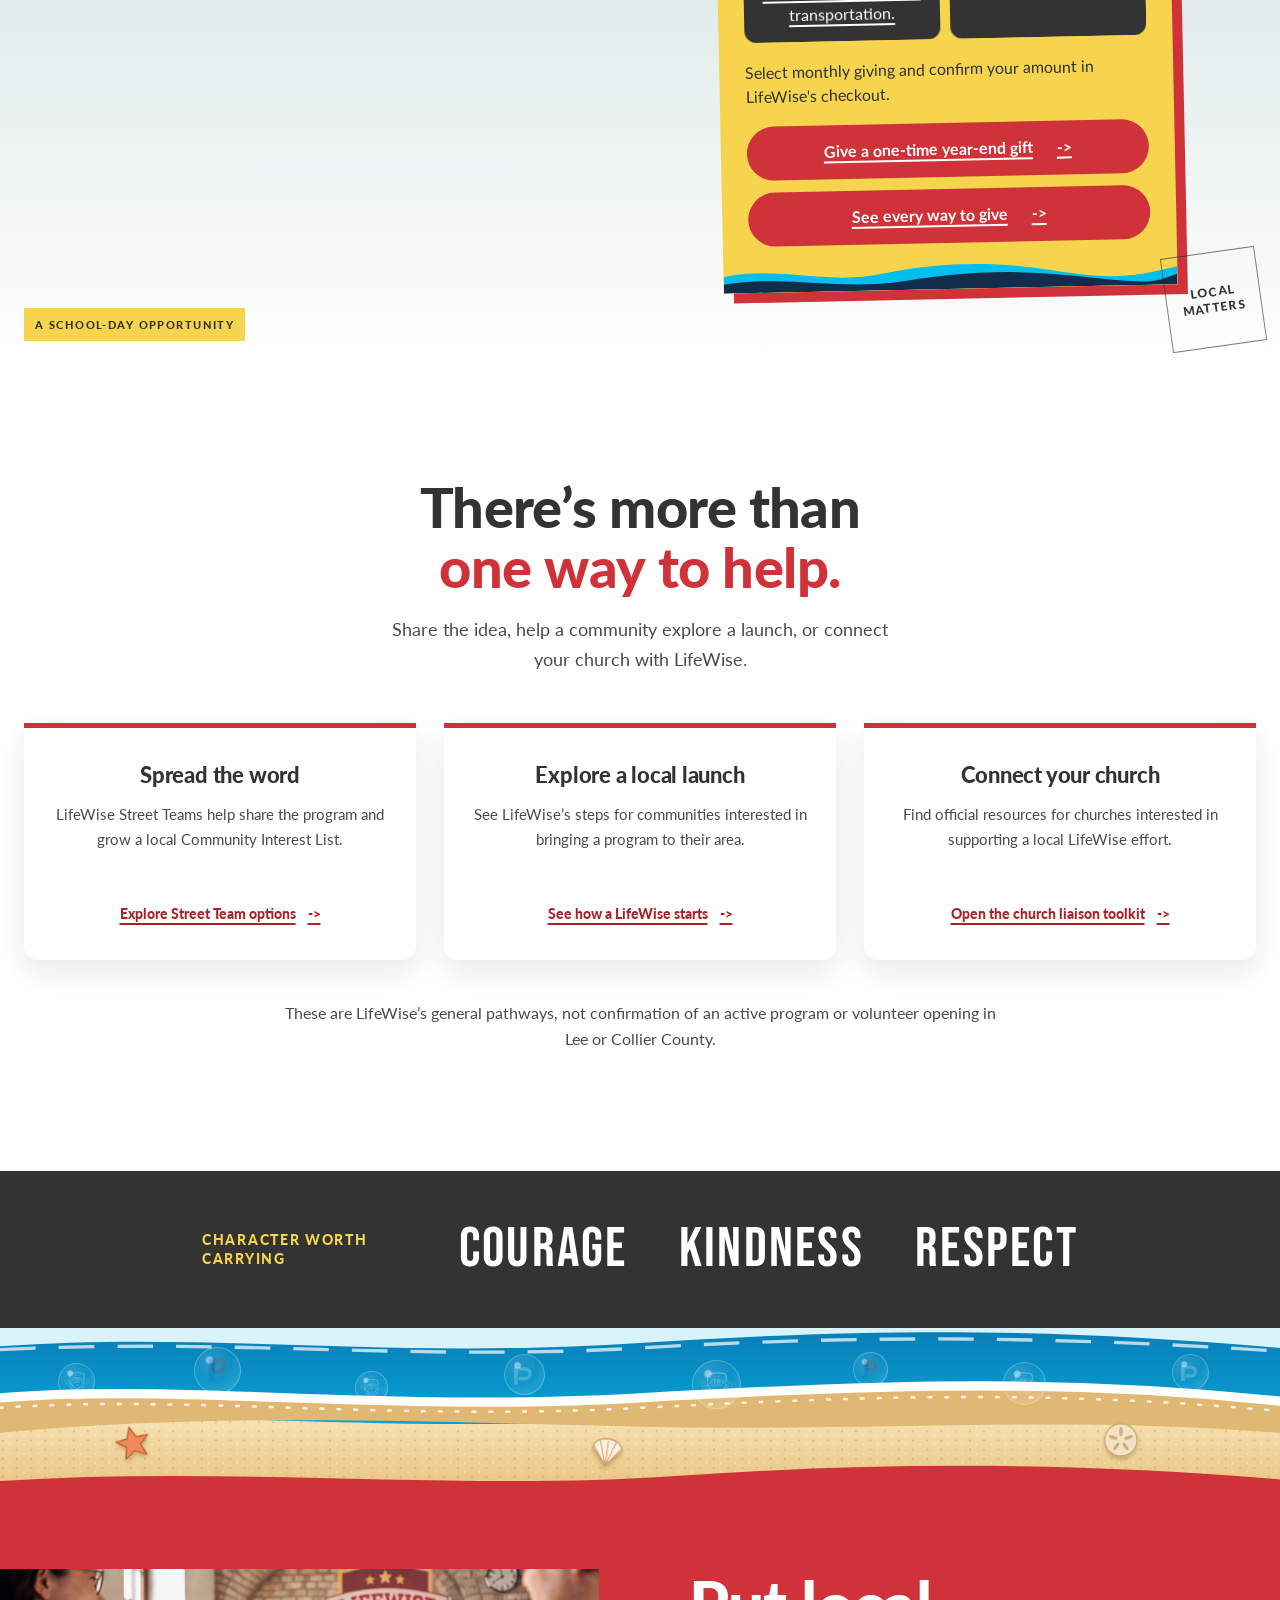
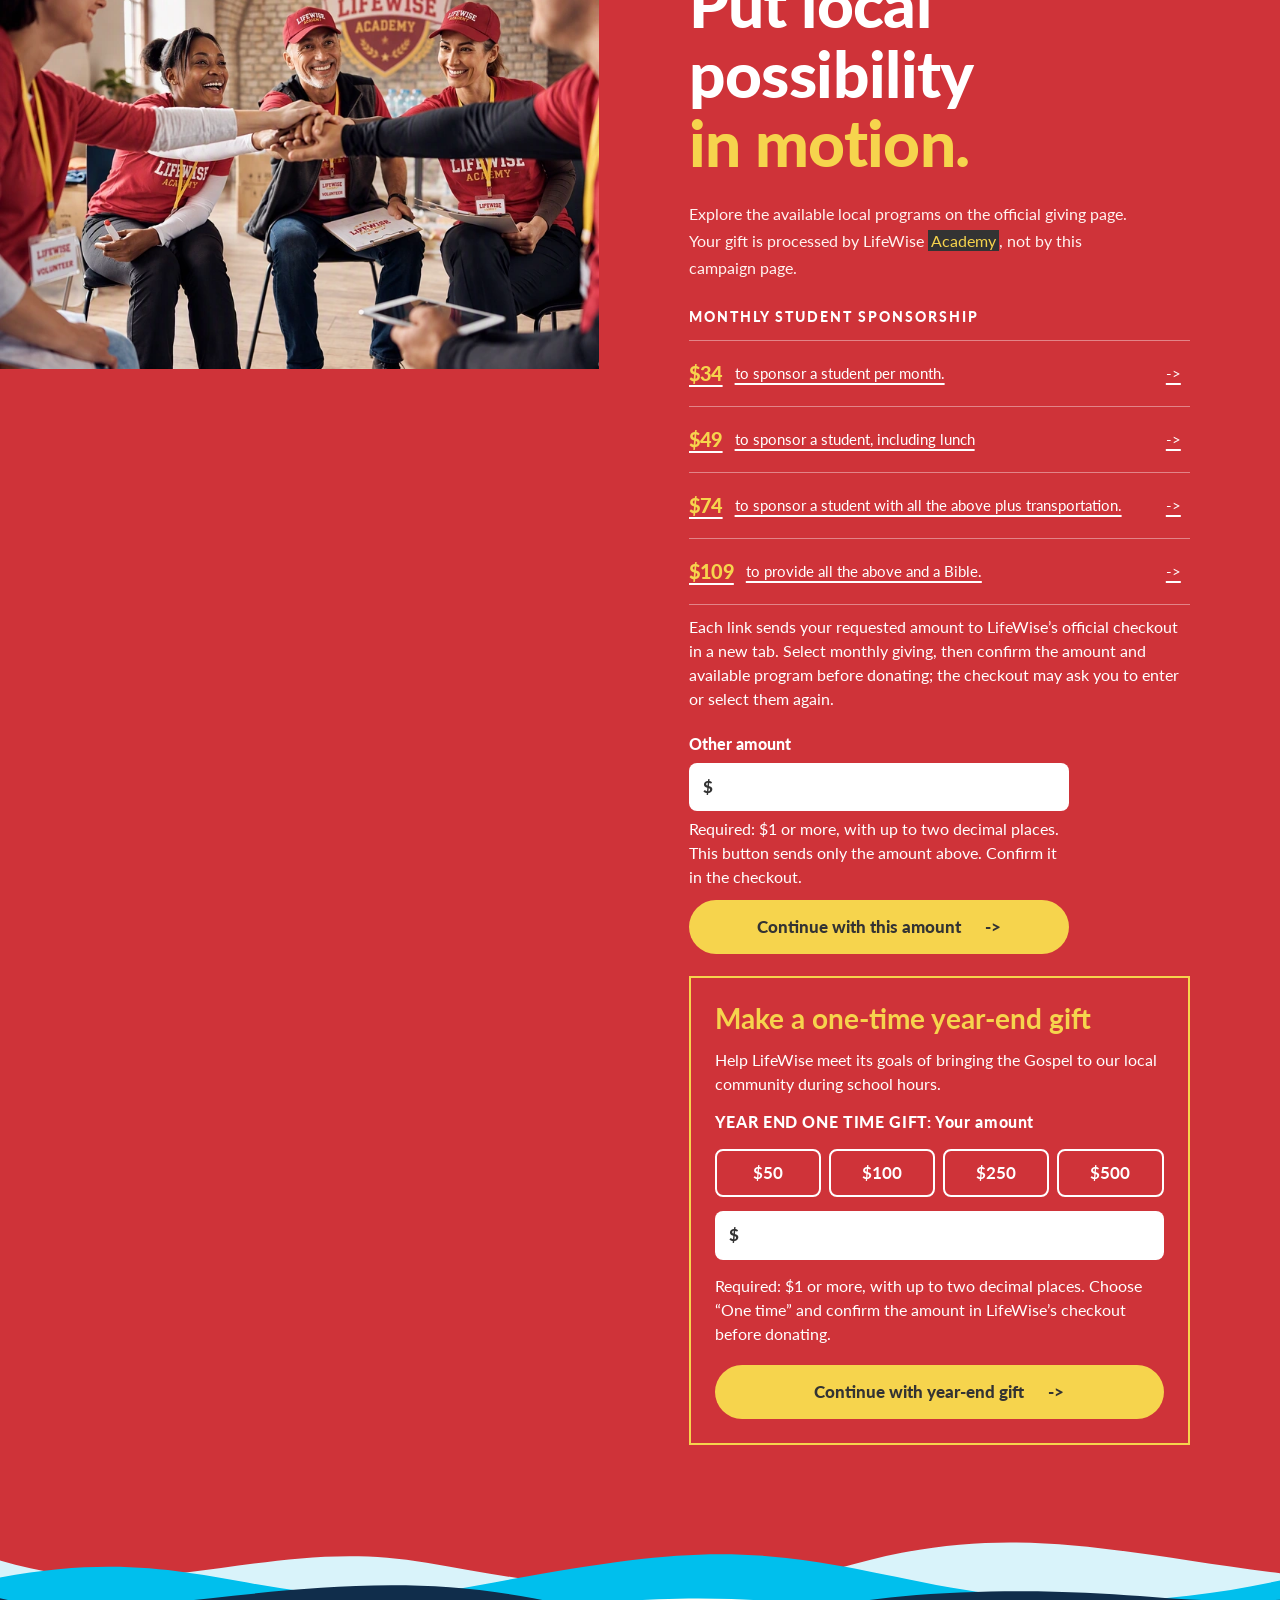
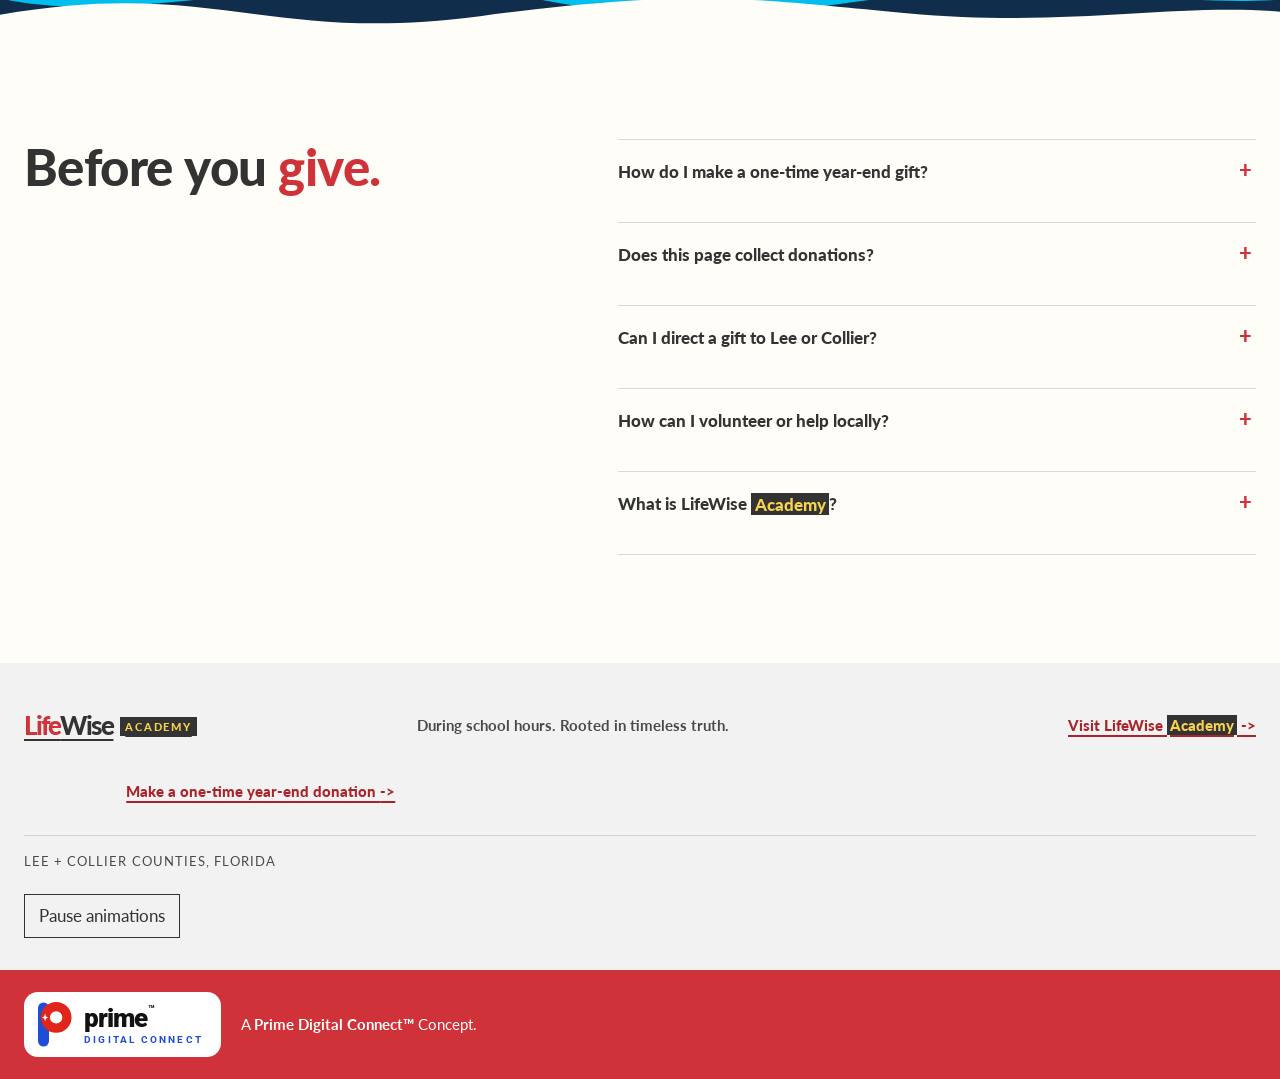
==== commit 0c5daad2: "Prioritize year-end giving and clarify sponsorship options Co-authored-by: Copilot App <223556219+Co" ====
--- a/index.html
+++ b/index.html
@@ -20,9 +20,9 @@
   <link rel="preconnect" href="https://fonts.googleapis.com">
   <link rel="preconnect" href="https://fonts.gstatic.com" crossorigin>
   <link rel="preload" as="image" href="assets/lifewise-teacher-3840.webp" imagesrcset="assets/lifewise-teacher-800.webp 800w, assets/lifewise-teacher-1200.webp 1200w, assets/lifewise-teacher-1549.webp 1549w, assets/lifewise-teacher-3840.webp 3840w" imagesizes="(max-width: 680px) 800px, (max-width: 2400px) 1200px, 50vw">
-  <link rel="stylesheet" href="styles.css?v=20261027-sponsorship">
+  <link rel="stylesheet" href="styles.css?v=20261027-yearend">
   <script>if("scrollRestoration"in history)history.scrollRestoration="manual";if(location.hash)history.replaceState(null,"",location.pathname+location.search);</script>
-  <script src="script.js?v=20261101-lworg" defer></script>
+  <script src="script.js?v=20261027-yearend" defer></script>
 </head>
 <body>
   <!--
@@ -55,7 +55,7 @@
       <a href="#program">The program</a>
       <a href="#local">Why local</a>
       <a href="#volunteer">Volunteer</a>
-      <a class="nav-give" href="#give">Donate now <span aria-hidden="true">-&gt;</span></a>
+      <a class="nav-give" href="#year-end-gift">Give a year-end gift <span aria-hidden="true">-&gt;</span></a>
     </nav>
   </header>
 
@@ -73,6 +73,7 @@
             <span class="sun-prompt">A little sunshine.<br><strong>Explore the page <span class="sun-toggle" aria-hidden="true">+</span></strong></span>
           </summary>
           <nav class="sun-links" aria-label="Sunshine quick navigation">
+            <a class="sun-donate" href="#year-end-gift">Give a one-time year-end gift <span aria-hidden="true">-&gt;</span></a>
             <a class="sun-donate" href="#give">Choose a gift <span aria-hidden="true">-&gt;</span></a>
             <a href="#program">Discover the program</a>
             <a href="#local">Explore local support</a>
@@ -84,7 +85,8 @@
         <h1 id="hero-title">A little time in the school day. <span>A lasting foundation.</span></h1>
         <p class="hero-description">LifeWise <span class="academy-highlight">Academy</span> offers Bible-based character education during public-school hours. Help make local access possible for families in Lee and Collier counties.</p>
         <div class="hero-actions">
-          <a class="button button-red" href="#give">Donate now <span aria-hidden="true">-&gt;</span></a>
+          <a class="button button-red" href="#year-end-gift">Give a one-time year-end gift <span aria-hidden="true">-&gt;</span></a>
+          <a class="text-link" href="#give">Sponsor a student monthly <span aria-hidden="true">↓</span></a>
           <a class="text-link" href="#volunteer">Explore volunteer options <span aria-hidden="true">↓</span></a>
         </div>
         <div class="hero-counties" aria-label="Campaign focus: Lee and Collier counties">
@@ -106,6 +108,13 @@
 
     <div class="coastal-divider coastal-divider-sunshine" aria-hidden="true"></div>
 
+    <section class="year-end-callout section-pad" aria-labelledby="year-end-callout-title">
+      <h2 id="year-end-callout-title">One gift. <em>A year-end opportunity.</em></h2>
+      <p>Click here to make a one time year end charitable donation to help LifeWise meet its goals of bringing the Gospel to our local community during school hours.</p>
+      <a class="button button-red" href="#year-end-gift">Make a one-time year-end donation <span aria-hidden="true">-&gt;</span></a>
+      <p class="year-end-context">Choose an available program and confirm “One time” in LifeWise's official checkout.</p>
+    </section>
+
     <section class="program-section section-pad" id="program" aria-labelledby="program-title">
       <div class="morph-field" aria-hidden="true"><span class="morph morph-a"></span><span class="morph morph-b"></span><span class="morph morph-c"></span></div>
       <div class="program-heading">
@@ -142,15 +151,15 @@
         <div class="quick-give" aria-labelledby="quick-give-title">
           <svg class="quick-burst" viewBox="0 0 200 200" aria-hidden="true" focusable="false"><g fill="currentColor"><path d="M100 0l7 70h-14zM100 200l-7-70h14zM0 100l70-7v14zM200 100l-70 7v-14zM29 29l55 46-9 9zM171 171l-55-46 9-9zM29 171l46-55 9 9zM171 29l-46 55-9-9z"/></g></svg>
           <svg class="quick-wave" viewBox="0 0 400 40" preserveAspectRatio="none" aria-hidden="true" focusable="false"><path d="M0 18C50 4 90 32 140 18S240 4 290 18 360 30 400 16V40H0Z" fill="#00bfed"/><path d="M0 28C60 16 100 40 160 28S260 16 320 28 380 36 400 26V40H0Z" fill="#102d4b"/></svg>
-          <p class="quick-kicker">Give in one tap</p>
           <h3 id="quick-give-title">Make waves <span>with a gift today.</span></h3>
           <ul class="quick-chips">
-            <li><a class="quick-chip" href="https://give.lifewise.org/lifewise/checkout/local-program-giving-checkout-all?payment_processor=payrix&amp;amount=34" target="_blank" rel="noopener noreferrer"><strong>$34/month</strong><span class="visually-hidden"> to sponsor a student; select monthly giving in LifeWise checkout, opens in a new tab</span></a></li>
-            <li><a class="quick-chip" href="https://give.lifewise.org/lifewise/checkout/local-program-giving-checkout-all?payment_processor=payrix&amp;amount=49" target="_blank" rel="noopener noreferrer"><strong>$49/month</strong><span class="visually-hidden"> to sponsor a student, including lunch; select monthly giving in LifeWise checkout, opens in a new tab</span></a></li>
-            <li><a class="quick-chip" href="https://give.lifewise.org/lifewise/checkout/local-program-giving-checkout-all?payment_processor=payrix&amp;amount=74" target="_blank" rel="noopener noreferrer"><strong>$74/month</strong><span class="visually-hidden"> to sponsor a student, including lunch and transportation; select monthly giving in LifeWise checkout, opens in a new tab</span></a></li>
-            <li><a class="quick-chip" href="https://give.lifewise.org/lifewise/checkout/local-program-giving-checkout-all?payment_processor=payrix&amp;amount=109" target="_blank" rel="noopener noreferrer"><strong>$109/month</strong><span class="visually-hidden"> to sponsor a student, including lunch, transportation, and a Bible; select monthly giving in LifeWise checkout, opens in a new tab</span></a></li>
+            <li><a class="quick-chip" href="https://give.lifewise.org/lifewise/checkout/local-program-giving-checkout-all?payment_processor=payrix&amp;amount=34" target="_blank" rel="noopener noreferrer"><strong>$34/month</strong><span>to sponsor a student per month.</span><span class="visually-hidden"> Select monthly giving in LifeWise checkout, opens in a new tab</span></a></li>
+            <li><a class="quick-chip" href="https://give.lifewise.org/lifewise/checkout/local-program-giving-checkout-all?payment_processor=payrix&amp;amount=49" target="_blank" rel="noopener noreferrer"><strong>$49/month</strong><span>to sponsor a student, including lunch</span><span class="visually-hidden"> Select monthly giving in LifeWise checkout, opens in a new tab</span></a></li>
+            <li><a class="quick-chip" href="https://give.lifewise.org/lifewise/checkout/local-program-giving-checkout-all?payment_processor=payrix&amp;amount=74" target="_blank" rel="noopener noreferrer"><strong>$74/month</strong><span>to sponsor a student with all the above plus transportation.</span><span class="visually-hidden"> Select monthly giving in LifeWise checkout, opens in a new tab</span></a></li>
+            <li><a class="quick-chip" href="https://give.lifewise.org/lifewise/checkout/local-program-giving-checkout-all?payment_processor=payrix&amp;amount=109" target="_blank" rel="noopener noreferrer"><strong>$109/month</strong><span>to provide all the above and a Bible.</span><span class="visually-hidden"> Select monthly giving in LifeWise checkout, opens in a new tab</span></a></li>
           </ul>
           <p class="quick-frequency-note">Select monthly giving and confirm your amount in LifeWise's checkout.</p>
+          <a class="button button-red quick-cta" href="#year-end-gift">Give a one-time year-end gift <span aria-hidden="true">-&gt;</span></a>
           <a class="button button-red quick-cta" href="#give">See every way to give <span aria-hidden="true">-&gt;</span></a>
         </div>
       </div>
@@ -245,9 +254,17 @@
           <p id="other-amount-note">Required: $1 or more, with up to two decimal places. This button sends only the amount above. Confirm it in the checkout.</p>
           <button class="button button-yellow" type="submit">Continue with this amount <span aria-hidden="true">-&gt;</span></button>
         </form>
-        <form class="other-amount year-end-gift" action="https://give.lifewise.org/lifewise/checkout/local-program-giving-checkout-all" method="get" target="_blank" rel="noopener noreferrer">
+        <form class="other-amount year-end-gift" id="year-end-gift" aria-labelledby="year-end-title" action="https://give.lifewise.org/lifewise/checkout/local-program-giving-checkout-all" method="get" target="_blank" rel="noopener noreferrer">
           <input type="hidden" name="payment_processor" value="payrix">
-          <label for="year-end-gift-amount">YEAR END ONE TIME GIFT:</label>
+          <h3 id="year-end-title">Make a one-time year-end gift</h3>
+          <p>Help LifeWise meet its goals of bringing the Gospel to our local community during school hours.</p>
+          <label for="year-end-gift-amount">YEAR END ONE TIME GIFT: Your amount</label>
+          <div class="year-end-presets" role="group" aria-label="Choose a one-time year-end amount" hidden>
+            <button type="button" data-year-end-amount="50" aria-pressed="false">$50</button>
+            <button type="button" data-year-end-amount="100" aria-pressed="false">$100</button>
+            <button type="button" data-year-end-amount="250" aria-pressed="false">$250</button>
+            <button type="button" data-year-end-amount="500" aria-pressed="false">$500</button>
+          </div>
           <div class="amount-input">
             <span aria-hidden="true">$</span>
             <input id="year-end-gift-amount" name="amount" type="number" min="1" step="0.01" inputmode="decimal" required aria-describedby="year-end-gift-note">
@@ -267,6 +284,10 @@
       </div>
       <div class="questions-list">
         <details>
+          <summary>How do I make a one-time year-end gift?</summary>
+          <p><a href="#year-end-gift">Choose your year-end gift amount</a>, then continue to LifeWise's official checkout. Select “One time” and confirm your amount and available program before donating. Monthly student sponsorship is a separate option.</p>
+        </details>
+        <details>
           <summary>Does this page collect donations?</summary>
           <p>No. Giving happens on LifeWise <span class="academy-highlight">Academy</span>'s official checkout. This page only helps connect local supporters to that process.</p>
         </details>
@@ -293,6 +314,7 @@
     </a>
     <p>During school hours. Rooted in timeless truth.</p>
     <a class="footer-link" href="https://lifewise.org/" target="_blank" rel="noopener noreferrer">Visit LifeWise <span class="academy-highlight">Academy</span> <span aria-hidden="true">-&gt;</span></a>
+    <a class="footer-link" href="#year-end-gift">Make a one-time year-end donation <span aria-hidden="true">-&gt;</span></a>
     <small>Lee + Collier counties, Florida</small>
     <div class="maker-credit">
       <div class="prime-logo" role="img" aria-label="Prime Digital Connect trademark logo">
@@ -311,6 +333,6 @@
     <button class="motion-toggle" type="button" aria-pressed="false" hidden>Pause animations</button>
   </footer>
 
-  <a class="donate-pill" href="#give" tabindex="-1" aria-hidden="true">Donate now <span aria-hidden="true">-&gt;</span></a>
+  <a class="donate-pill" href="#year-end-gift" tabindex="-1" aria-hidden="true">Give a year-end gift <span aria-hidden="true">-&gt;</span></a>
 </body>
 </html>
--- a/styles.css
+++ b/styles.css
@@ -2988,11 +2988,65 @@
 .quick-give h3 { color: var(--lw-ink); }
 .quick-give h3 { letter-spacing: -0.02em; }
 .quick-chips { grid-template-columns: repeat(2, minmax(0, 1fr)); }
-.quick-chip { background: var(--lw-ink); border-radius: 12px; }
+.quick-chip {
+  align-content: start;
+  gap: 8px;
+  height: 100%;
+  padding: 16px 12px;
+  background: var(--lw-ink);
+  border-radius: 12px;
+  text-align: center;
+  letter-spacing: 0;
+}
+.quick-chip > span:not(.visually-hidden) { font-size: 16px; font-weight: 400; line-height: 1.45; }
 .quick-frequency-note { margin: 0 0 18px; font-size: 16px; line-height: 1.5; }
 .quick-chip:hover,
 .quick-chip:focus-visible { background: var(--lw-red); box-shadow: 0 6px 0 #1a1a1a; }
 .quick-chip:focus-visible { outline-color: var(--lw-ink); }
+.quick-cta + .quick-cta { margin-top: 12px; }
+.button > span[aria-hidden="true"] { flex-shrink: 0; white-space: nowrap; }
+.quick-cta,
+.year-end-callout .button,
+.year-end-gift .button { padding: 14px 22px; text-align: center; }
+
+.year-end-callout { background: var(--lw-yellow); color: var(--lw-ink); text-align: center; }
+.year-end-callout h2 { margin: 0; font-size: clamp(32px, 4vw, 56px); line-height: 1.1; }
+.year-end-callout h2 em { color: var(--lw-red-deep); font-style: normal; }
+.year-end-callout p { max-width: 62ch; margin: 24px auto; font-size: 20px; line-height: 1.6; }
+.year-end-callout .year-end-context { margin-bottom: 0; font-size: 16px; }
+.year-end-gift {
+  max-width: 100%;
+  padding: 24px;
+  border: 2px solid var(--lw-yellow);
+  scroll-margin-top: 24px;
+  gap: 14px;
+}
+.year-end-gift h3 { margin: 0; color: var(--lw-yellow); font-size: 28px; line-height: 1.15; }
+.year-end-presets { display: grid; grid-template-columns: repeat(4, minmax(0, 1fr)); gap: 8px; }
+.year-end-presets[hidden] { display: none; }
+.year-end-presets button {
+  min-height: 48px;
+  padding: 8px 4px;
+  border: 2px solid #fff;
+  border-radius: 8px;
+  color: #fff;
+  background: transparent;
+  font: inherit;
+  font-weight: 700;
+  cursor: pointer;
+}
+.year-end-presets button:hover,
+.year-end-presets button[aria-pressed="true"] { color: var(--lw-ink); background: var(--lw-yellow); border-color: var(--lw-yellow); }
+.year-end-presets button:focus-visible { outline: 3px solid #fff; outline-offset: 3px; }
+@media (max-width: 680px) {
+  .hero-actions .button { padding: 14px 22px; }
+  .year-end-gift { padding: 18px; }
+  .year-end-presets { grid-template-columns: repeat(2, minmax(0, 1fr)); }
+}
+@media (max-width: 480px) {
+  .quick-chips { grid-template-columns: 1fr; }
+  .quick-chip { padding: 16px; }
+}
 
 /* Volunteer: white, centred, card pathways */
 .donation-tiers ul { grid-template-columns: 1fr; }
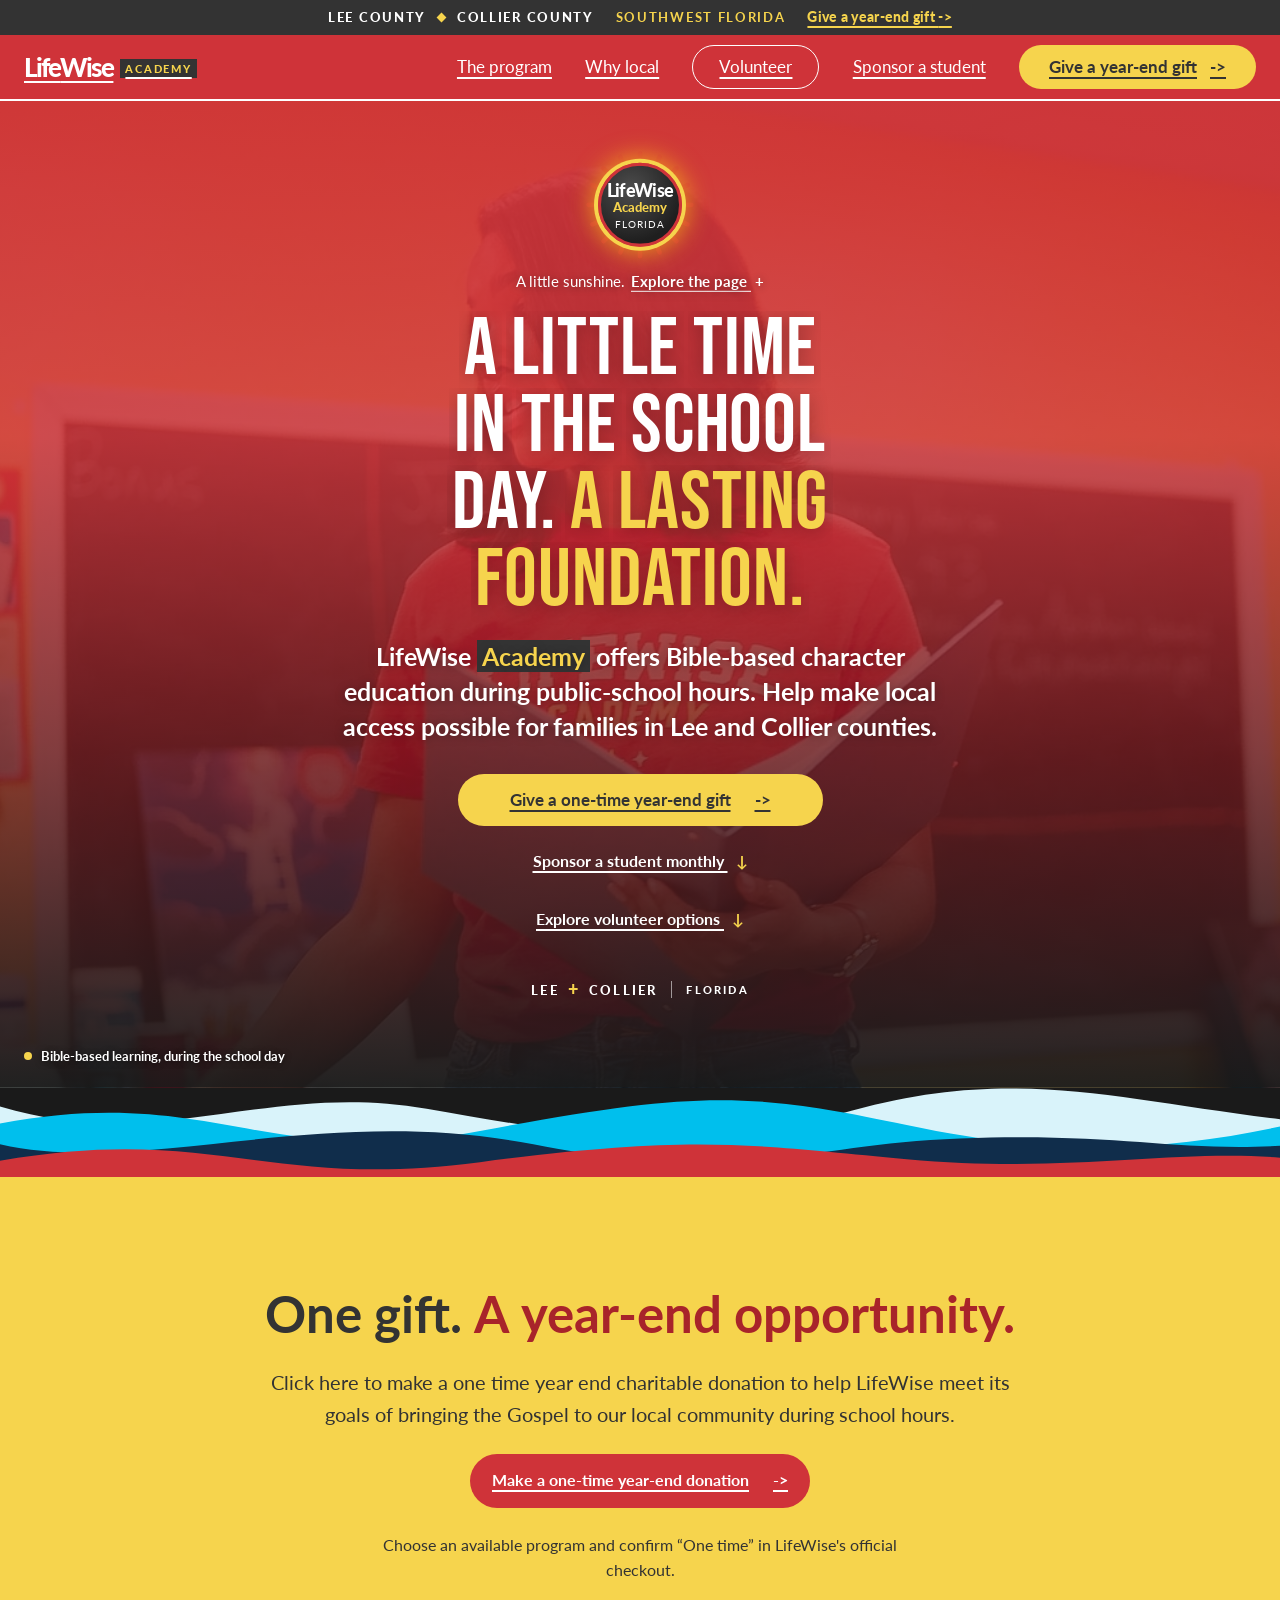
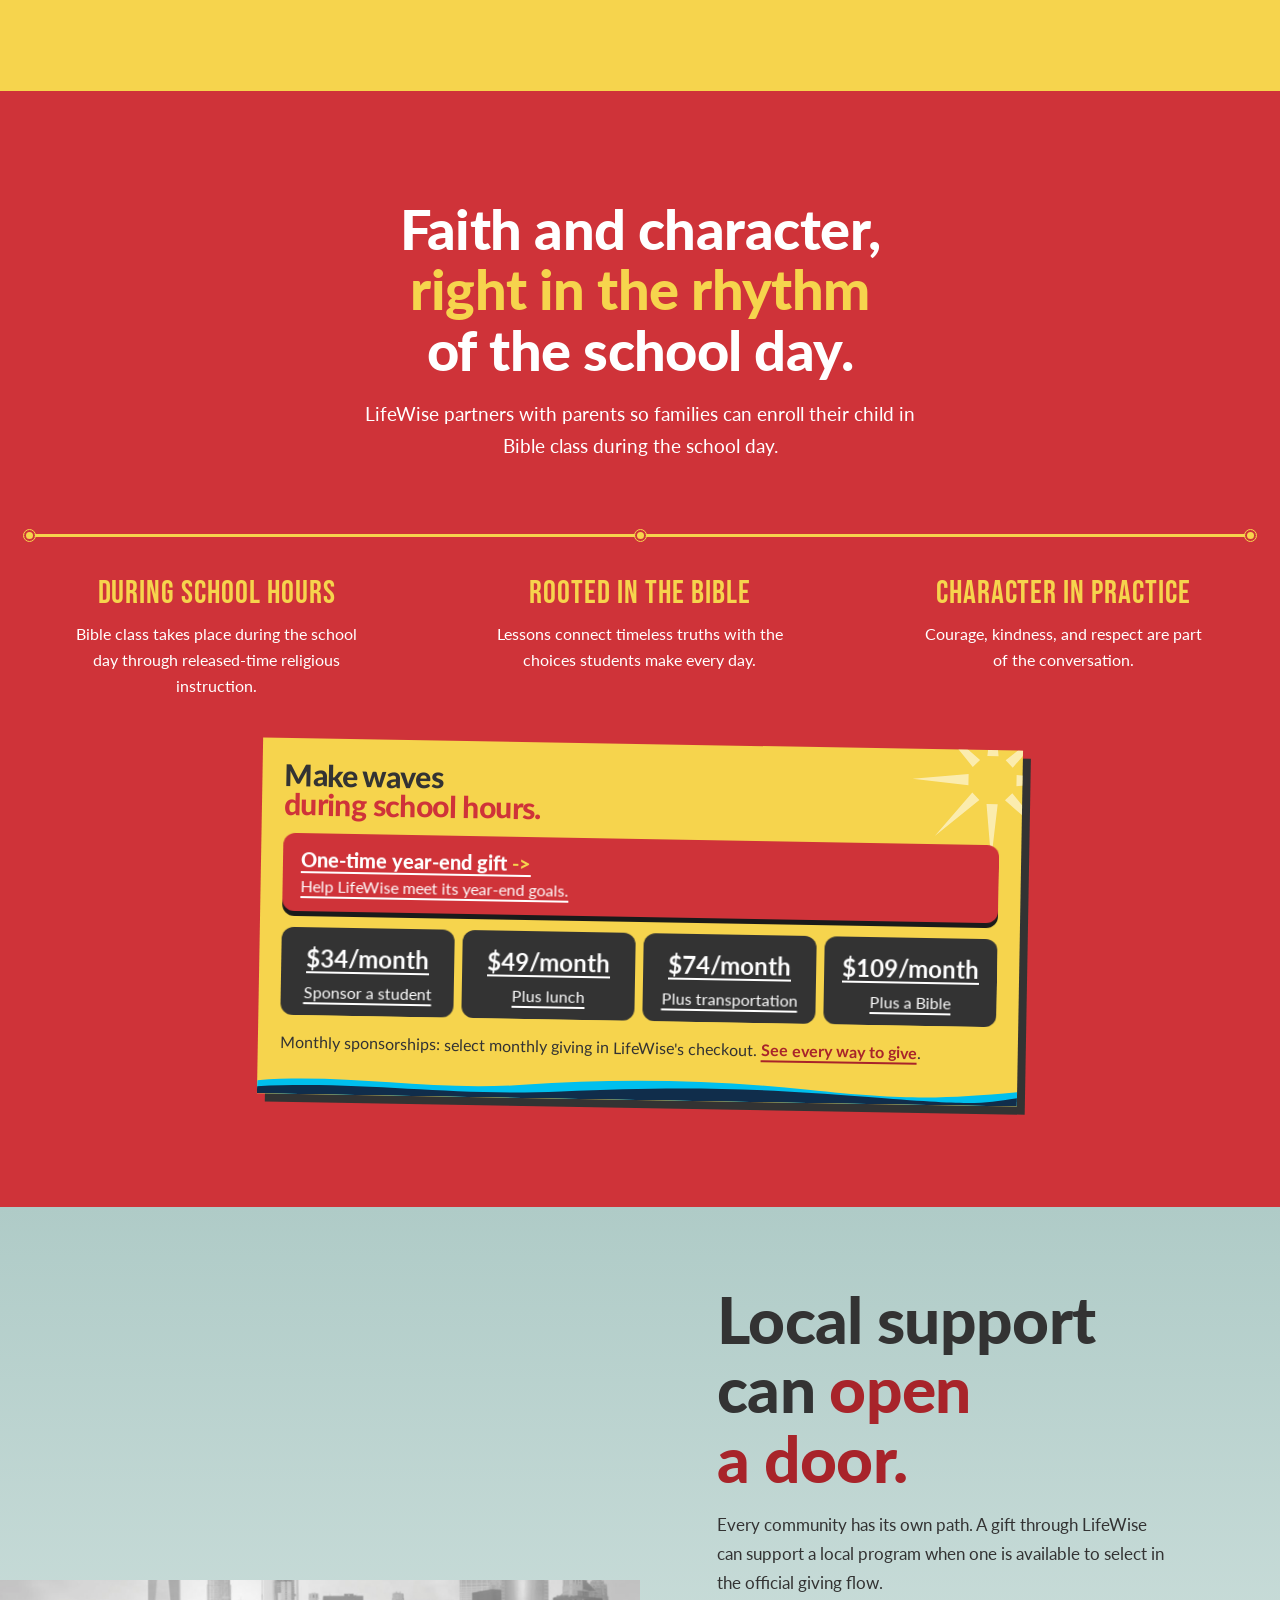
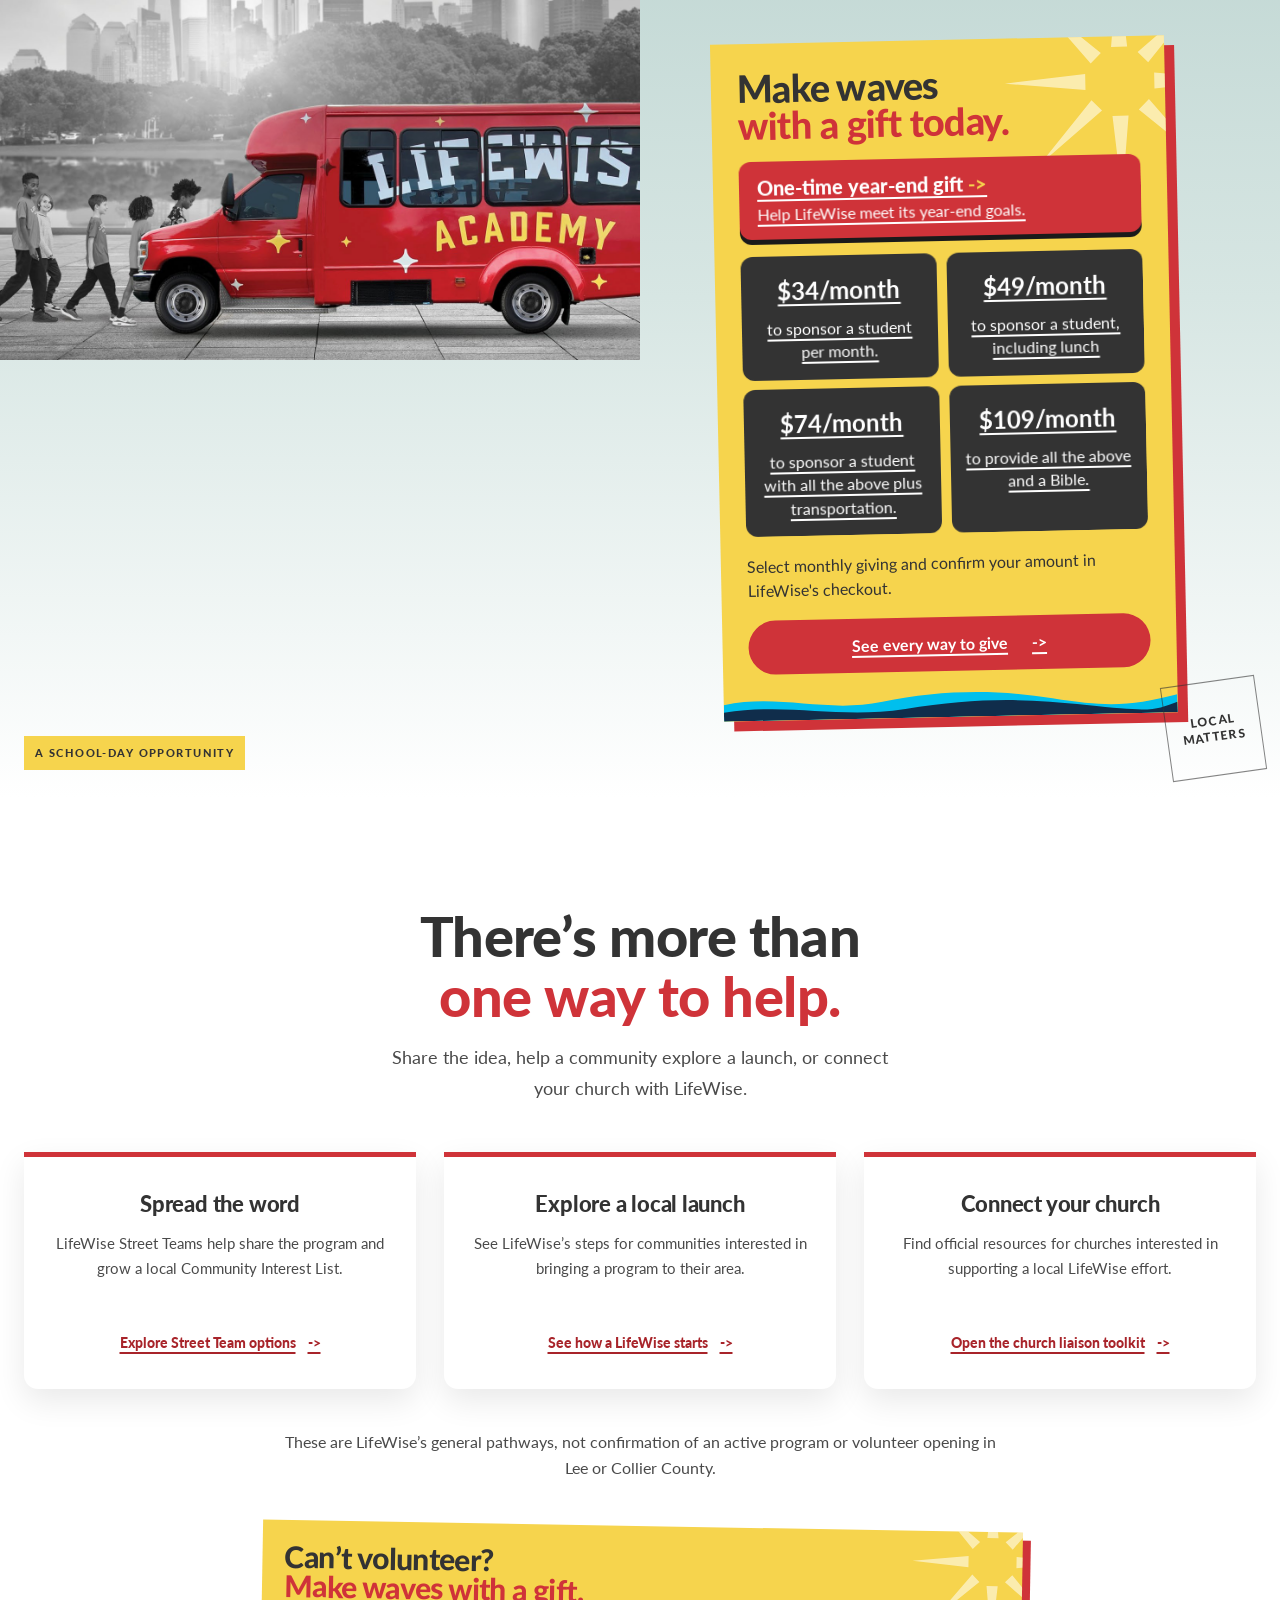
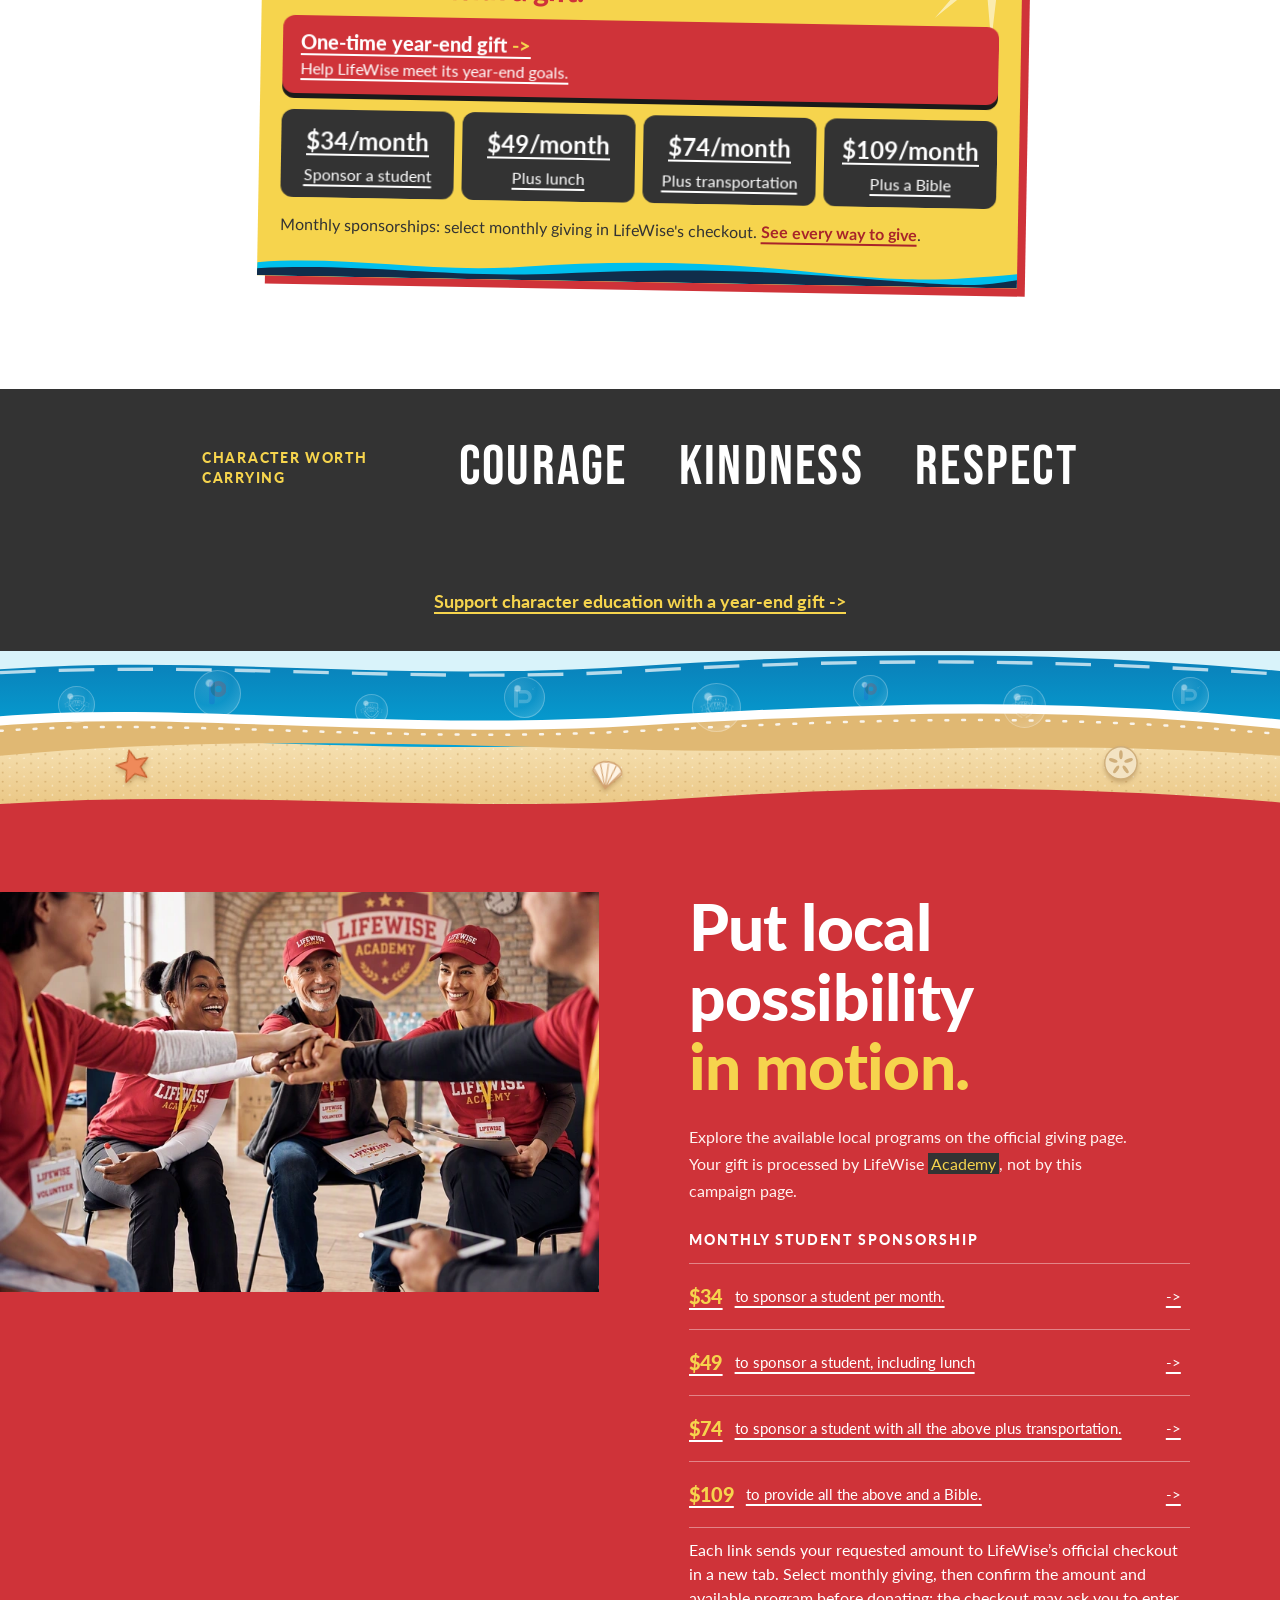
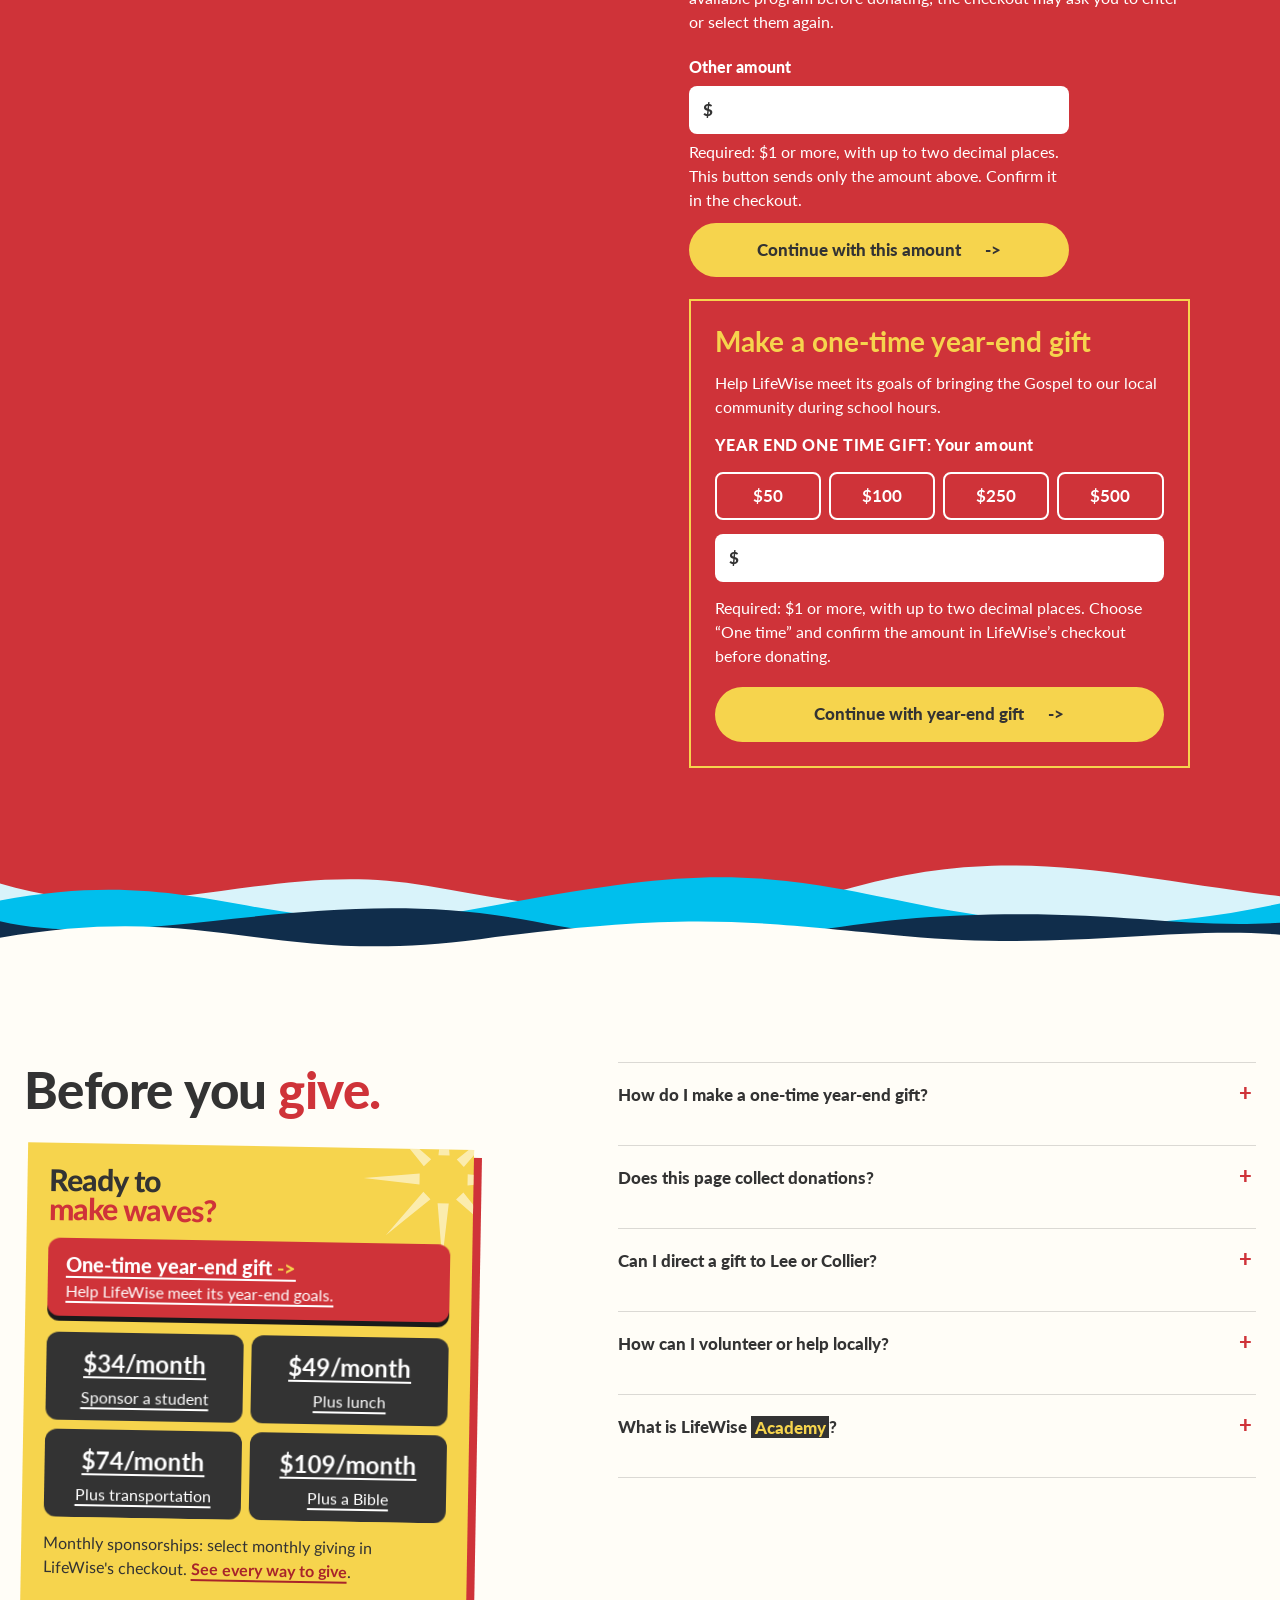
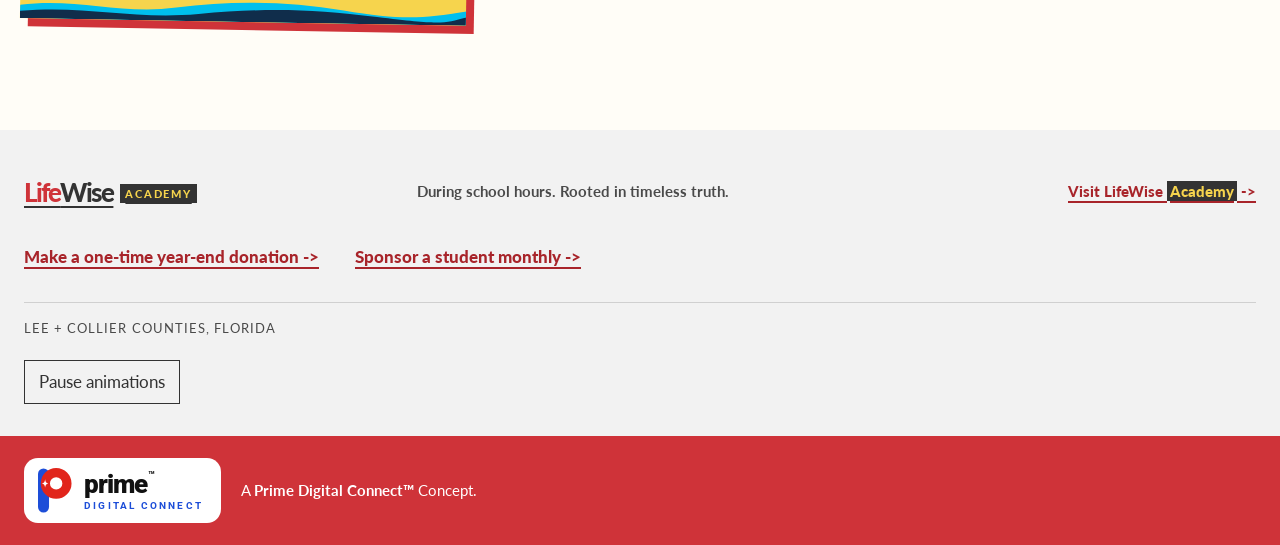
==== commit d23ae4c3: "Repeat compact giving boxes with year-end tabs and add donate links Co-authored-by: Copilot App <223" ====
--- a/index.html
+++ b/index.html
@@ -20,9 +20,9 @@
   <link rel="preconnect" href="https://fonts.googleapis.com">
   <link rel="preconnect" href="https://fonts.gstatic.com" crossorigin>
   <link rel="preload" as="image" href="assets/lifewise-teacher-3840.webp" imagesrcset="assets/lifewise-teacher-800.webp 800w, assets/lifewise-teacher-1200.webp 1200w, assets/lifewise-teacher-1549.webp 1549w, assets/lifewise-teacher-3840.webp 3840w" imagesizes="(max-width: 680px) 800px, (max-width: 2400px) 1200px, 50vw">
-  <link rel="stylesheet" href="styles.css?v=20261027-yearend">
+  <link rel="stylesheet" href="styles.css?v=20261028-minigive">
   <script>if("scrollRestoration"in history)history.scrollRestoration="manual";if(location.hash)history.replaceState(null,"",location.pathname+location.search);</script>
-  <script src="script.js?v=20261027-yearend" defer></script>
+  <script src="script.js?v=20261028-minigive" defer></script>
 </head>
 <body>
   <!--
@@ -39,6 +39,7 @@
     <span class="ribbon-mark" aria-hidden="true"></span>
     <span>Collier County</span>
     <span class="ribbon-tail">Southwest Florida</span>
+    <a class="ribbon-give" href="#year-end-gift">Give a year-end gift <span aria-hidden="true">-&gt;</span></a>
   </div>
 
   <header class="site-header">
@@ -55,6 +56,7 @@
       <a href="#program">The program</a>
       <a href="#local">Why local</a>
       <a href="#volunteer">Volunteer</a>
+      <a class="nav-sponsor" href="#give">Sponsor a student</a>
       <a class="nav-give" href="#year-end-gift">Give a year-end gift <span aria-hidden="true">-&gt;</span></a>
     </nav>
   </header>
@@ -137,6 +139,19 @@
           <p>Courage, kindness, and respect are part of the conversation.</p>
         </div>
       </div>
+      <div class="quick-give quick-give-mini" aria-labelledby="quick-give-program-title">
+        <svg class="quick-burst" viewBox="0 0 200 200" aria-hidden="true" focusable="false"><g fill="currentColor"><path d="M100 0l7 70h-14zM100 200l-7-70h14zM0 100l70-7v14zM200 100l-70 7v-14zM29 29l55 46-9 9zM171 171l-55-46 9-9zM29 171l46-55 9 9zM171 29l-46 55-9-9z"/></g></svg>
+        <svg class="quick-wave" viewBox="0 0 400 40" preserveAspectRatio="none" aria-hidden="true" focusable="false"><path d="M0 18C50 4 90 32 140 18S240 4 290 18 360 30 400 16V40H0Z" fill="#00bfed"/><path d="M0 28C60 16 100 40 160 28S260 16 320 28 380 36 400 26V40H0Z" fill="#102d4b"/></svg>
+        <h3 id="quick-give-program-title">Make waves <span>during school hours.</span></h3>
+        <a class="quick-yearend-tab" href="#year-end-gift"><strong>One-time <span class="nb">year-end gift <span aria-hidden="true">-&gt;</span></span></strong><span>Help LifeWise meet its <span class="nb">year-end</span> goals.</span></a>
+        <ul class="quick-chips" aria-label="Monthly student sponsorship">
+          <li><a class="quick-chip" href="https://give.lifewise.org/lifewise/checkout/local-program-giving-checkout-all?payment_processor=payrix&amp;amount=34" target="_blank" rel="noopener noreferrer"><strong>$34/month</strong><span aria-hidden="true">Sponsor a student</span><span class="visually-hidden"> to sponsor a student per month. Select monthly giving in LifeWise checkout, opens in a new tab</span></a></li>
+          <li><a class="quick-chip" href="https://give.lifewise.org/lifewise/checkout/local-program-giving-checkout-all?payment_processor=payrix&amp;amount=49" target="_blank" rel="noopener noreferrer"><strong>$49/month</strong><span aria-hidden="true">Plus lunch</span><span class="visually-hidden"> to sponsor a student, including lunch Select monthly giving in LifeWise checkout, opens in a new tab</span></a></li>
+          <li><a class="quick-chip" href="https://give.lifewise.org/lifewise/checkout/local-program-giving-checkout-all?payment_processor=payrix&amp;amount=74" target="_blank" rel="noopener noreferrer"><strong>$74/month</strong><span aria-hidden="true">Plus transportation</span><span class="visually-hidden"> to sponsor a student with all the above plus transportation. Select monthly giving in LifeWise checkout, opens in a new tab</span></a></li>
+          <li><a class="quick-chip" href="https://give.lifewise.org/lifewise/checkout/local-program-giving-checkout-all?payment_processor=payrix&amp;amount=109" target="_blank" rel="noopener noreferrer"><strong>$109/month</strong><span aria-hidden="true">Plus a Bible</span><span class="visually-hidden"> to provide all the above and a Bible. Select monthly giving in LifeWise checkout, opens in a new tab</span></a></li>
+        </ul>
+        <p class="quick-frequency-note">Monthly sponsorships: select monthly giving in LifeWise's checkout. <a href="#give">See every way to give</a>.</p>
+      </div>
     </section>
 
     <section class="local-section" id="local" aria-labelledby="local-title">
@@ -152,6 +167,7 @@
           <svg class="quick-burst" viewBox="0 0 200 200" aria-hidden="true" focusable="false"><g fill="currentColor"><path d="M100 0l7 70h-14zM100 200l-7-70h14zM0 100l70-7v14zM200 100l-70 7v-14zM29 29l55 46-9 9zM171 171l-55-46 9-9zM29 171l46-55 9 9zM171 29l-46 55-9-9z"/></g></svg>
           <svg class="quick-wave" viewBox="0 0 400 40" preserveAspectRatio="none" aria-hidden="true" focusable="false"><path d="M0 18C50 4 90 32 140 18S240 4 290 18 360 30 400 16V40H0Z" fill="#00bfed"/><path d="M0 28C60 16 100 40 160 28S260 16 320 28 380 36 400 26V40H0Z" fill="#102d4b"/></svg>
           <h3 id="quick-give-title">Make waves <span>with a gift today.</span></h3>
+          <a class="quick-yearend-tab" href="#year-end-gift"><strong>One-time <span class="nb">year-end gift <span aria-hidden="true">-&gt;</span></span></strong><span>Help LifeWise meet its <span class="nb">year-end</span> goals.</span></a>
           <ul class="quick-chips">
             <li><a class="quick-chip" href="https://give.lifewise.org/lifewise/checkout/local-program-giving-checkout-all?payment_processor=payrix&amp;amount=34" target="_blank" rel="noopener noreferrer"><strong>$34/month</strong><span>to sponsor a student per month.</span><span class="visually-hidden"> Select monthly giving in LifeWise checkout, opens in a new tab</span></a></li>
             <li><a class="quick-chip" href="https://give.lifewise.org/lifewise/checkout/local-program-giving-checkout-all?payment_processor=payrix&amp;amount=49" target="_blank" rel="noopener noreferrer"><strong>$49/month</strong><span>to sponsor a student, including lunch</span><span class="visually-hidden"> Select monthly giving in LifeWise checkout, opens in a new tab</span></a></li>
@@ -159,7 +175,6 @@
             <li><a class="quick-chip" href="https://give.lifewise.org/lifewise/checkout/local-program-giving-checkout-all?payment_processor=payrix&amp;amount=109" target="_blank" rel="noopener noreferrer"><strong>$109/month</strong><span>to provide all the above and a Bible.</span><span class="visually-hidden"> Select monthly giving in LifeWise checkout, opens in a new tab</span></a></li>
           </ul>
           <p class="quick-frequency-note">Select monthly giving and confirm your amount in LifeWise's checkout.</p>
-          <a class="button button-red quick-cta" href="#year-end-gift">Give a one-time year-end gift <span aria-hidden="true">-&gt;</span></a>
           <a class="button button-red quick-cta" href="#give">See every way to give <span aria-hidden="true">-&gt;</span></a>
         </div>
       </div>
@@ -190,6 +205,19 @@
         </article>
       </div>
       <p class="volunteer-note">These are LifeWise’s general pathways, not confirmation of an active program or volunteer opening in Lee or Collier County.</p>
+      <div class="quick-give quick-give-mini" aria-labelledby="quick-give-volunteer-title">
+        <svg class="quick-burst" viewBox="0 0 200 200" aria-hidden="true" focusable="false"><g fill="currentColor"><path d="M100 0l7 70h-14zM100 200l-7-70h14zM0 100l70-7v14zM200 100l-70 7v-14zM29 29l55 46-9 9zM171 171l-55-46 9-9zM29 171l46-55 9 9zM171 29l-46 55-9-9z"/></g></svg>
+        <svg class="quick-wave" viewBox="0 0 400 40" preserveAspectRatio="none" aria-hidden="true" focusable="false"><path d="M0 18C50 4 90 32 140 18S240 4 290 18 360 30 400 16V40H0Z" fill="#00bfed"/><path d="M0 28C60 16 100 40 160 28S260 16 320 28 380 36 400 26V40H0Z" fill="#102d4b"/></svg>
+        <h3 id="quick-give-volunteer-title">Can’t volunteer? <span>Make waves with a gift.</span></h3>
+        <a class="quick-yearend-tab" href="#year-end-gift"><strong>One-time <span class="nb">year-end gift <span aria-hidden="true">-&gt;</span></span></strong><span>Help LifeWise meet its <span class="nb">year-end</span> goals.</span></a>
+        <ul class="quick-chips" aria-label="Monthly student sponsorship">
+          <li><a class="quick-chip" href="https://give.lifewise.org/lifewise/checkout/local-program-giving-checkout-all?payment_processor=payrix&amp;amount=34" target="_blank" rel="noopener noreferrer"><strong>$34/month</strong><span aria-hidden="true">Sponsor a student</span><span class="visually-hidden"> to sponsor a student per month. Select monthly giving in LifeWise checkout, opens in a new tab</span></a></li>
+          <li><a class="quick-chip" href="https://give.lifewise.org/lifewise/checkout/local-program-giving-checkout-all?payment_processor=payrix&amp;amount=49" target="_blank" rel="noopener noreferrer"><strong>$49/month</strong><span aria-hidden="true">Plus lunch</span><span class="visually-hidden"> to sponsor a student, including lunch Select monthly giving in LifeWise checkout, opens in a new tab</span></a></li>
+          <li><a class="quick-chip" href="https://give.lifewise.org/lifewise/checkout/local-program-giving-checkout-all?payment_processor=payrix&amp;amount=74" target="_blank" rel="noopener noreferrer"><strong>$74/month</strong><span aria-hidden="true">Plus transportation</span><span class="visually-hidden"> to sponsor a student with all the above plus transportation. Select monthly giving in LifeWise checkout, opens in a new tab</span></a></li>
+          <li><a class="quick-chip" href="https://give.lifewise.org/lifewise/checkout/local-program-giving-checkout-all?payment_processor=payrix&amp;amount=109" target="_blank" rel="noopener noreferrer"><strong>$109/month</strong><span aria-hidden="true">Plus a Bible</span><span class="visually-hidden"> to provide all the above and a Bible. Select monthly giving in LifeWise checkout, opens in a new tab</span></a></li>
+        </ul>
+        <p class="quick-frequency-note">Monthly sponsorships: select monthly giving in LifeWise's checkout. <a href="#give">See every way to give</a>.</p>
+      </div>
     </section>
 
     <section class="values-band" aria-label="LifeWise character values">
@@ -200,6 +228,7 @@
         <li>Kindness</li>
         <li>Respect</li>
       </ul>
+      <a class="values-give" href="#year-end-gift">Support character education with a <span class="nb">year-end gift <span aria-hidden="true">-&gt;</span></span></a>
     </section>
 
     <div class="shoreline" aria-hidden="true">
@@ -281,6 +310,19 @@
       <div class="morph-field" aria-hidden="true"><span class="morph morph-a"></span><span class="morph morph-b"></span><span class="morph morph-c"></span></div>
       <div class="questions-intro">
         <h2 id="questions-title">Before you <em>give.</em></h2>
+        <div class="quick-give quick-give-mini" aria-labelledby="quick-give-questions-title">
+          <svg class="quick-burst" viewBox="0 0 200 200" aria-hidden="true" focusable="false"><g fill="currentColor"><path d="M100 0l7 70h-14zM100 200l-7-70h14zM0 100l70-7v14zM200 100l-70 7v-14zM29 29l55 46-9 9zM171 171l-55-46 9-9zM29 171l46-55 9 9zM171 29l-46 55-9-9z"/></g></svg>
+          <svg class="quick-wave" viewBox="0 0 400 40" preserveAspectRatio="none" aria-hidden="true" focusable="false"><path d="M0 18C50 4 90 32 140 18S240 4 290 18 360 30 400 16V40H0Z" fill="#00bfed"/><path d="M0 28C60 16 100 40 160 28S260 16 320 28 380 36 400 26V40H0Z" fill="#102d4b"/></svg>
+          <h3 id="quick-give-questions-title">Ready to <span>make waves?</span></h3>
+          <a class="quick-yearend-tab" href="#year-end-gift"><strong>One-time <span class="nb">year-end gift <span aria-hidden="true">-&gt;</span></span></strong><span>Help LifeWise meet its <span class="nb">year-end</span> goals.</span></a>
+          <ul class="quick-chips" aria-label="Monthly student sponsorship">
+            <li><a class="quick-chip" href="https://give.lifewise.org/lifewise/checkout/local-program-giving-checkout-all?payment_processor=payrix&amp;amount=34" target="_blank" rel="noopener noreferrer"><strong>$34/month</strong><span aria-hidden="true">Sponsor a student</span><span class="visually-hidden"> to sponsor a student per month. Select monthly giving in LifeWise checkout, opens in a new tab</span></a></li>
+            <li><a class="quick-chip" href="https://give.lifewise.org/lifewise/checkout/local-program-giving-checkout-all?payment_processor=payrix&amp;amount=49" target="_blank" rel="noopener noreferrer"><strong>$49/month</strong><span aria-hidden="true">Plus lunch</span><span class="visually-hidden"> to sponsor a student, including lunch Select monthly giving in LifeWise checkout, opens in a new tab</span></a></li>
+            <li><a class="quick-chip" href="https://give.lifewise.org/lifewise/checkout/local-program-giving-checkout-all?payment_processor=payrix&amp;amount=74" target="_blank" rel="noopener noreferrer"><strong>$74/month</strong><span aria-hidden="true">Plus transportation</span><span class="visually-hidden"> to sponsor a student with all the above plus transportation. Select monthly giving in LifeWise checkout, opens in a new tab</span></a></li>
+            <li><a class="quick-chip" href="https://give.lifewise.org/lifewise/checkout/local-program-giving-checkout-all?payment_processor=payrix&amp;amount=109" target="_blank" rel="noopener noreferrer"><strong>$109/month</strong><span aria-hidden="true">Plus a Bible</span><span class="visually-hidden"> to provide all the above and a Bible. Select monthly giving in LifeWise checkout, opens in a new tab</span></a></li>
+          </ul>
+          <p class="quick-frequency-note">Monthly sponsorships: select monthly giving in LifeWise's checkout. <a href="#give">See every way to give</a>.</p>
+        </div>
       </div>
       <div class="questions-list">
         <details>
@@ -289,19 +331,19 @@
         </details>
         <details>
           <summary>Does this page collect donations?</summary>
-          <p>No. Giving happens on LifeWise <span class="academy-highlight">Academy</span>'s official checkout. This page only helps connect local supporters to that process.</p>
+          <p>No. Giving happens on LifeWise <span class="academy-highlight">Academy</span>'s official checkout. This page only helps connect local supporters to that process. <a href="#give">Choose a giving option</a>.</p>
         </details>
         <details>
           <summary>Can I direct a gift to Lee or Collier?</summary>
-          <p>Use the official local-program giving checkout to see the available programs. Review the program list in the checkout before you donate.</p>
+          <p>Use the official local-program giving checkout to see the available programs. Review the program list in the checkout before you donate. <a href="#give">Start with a giving option</a>.</p>
         </details>
         <details>
           <summary>How can I volunteer or help locally?</summary>
-          <p>Explore LifeWise’s Street Team, community launch, and church liaison resources above.</p>
+          <p>Explore LifeWise’s Street Team, community launch, and church liaison resources above. Prefer to give instead? <a href="#year-end-gift">Make a one-time year-end gift</a>.</p>
         </details>
         <details>
           <summary>What is LifeWise <span class="academy-highlight">Academy</span>?</summary>
-          <p>LifeWise partners with parents to offer Bible-based character education to public-school students during school hours through released-time religious instruction.</p>
+          <p>LifeWise partners with parents to offer Bible-based character education to public-school students during school hours through released-time religious instruction. <a href="#give">Sponsor a student monthly</a>.</p>
         </details>
       </div>
     </section>
@@ -314,7 +356,10 @@
     </a>
     <p>During school hours. Rooted in timeless truth.</p>
     <a class="footer-link" href="https://lifewise.org/" target="_blank" rel="noopener noreferrer">Visit LifeWise <span class="academy-highlight">Academy</span> <span aria-hidden="true">-&gt;</span></a>
-    <a class="footer-link" href="#year-end-gift">Make a one-time year-end donation <span aria-hidden="true">-&gt;</span></a>
+    <div class="footer-give">
+      <a class="footer-link" href="#year-end-gift">Make a one-time year-end donation <span aria-hidden="true">-&gt;</span></a>
+      <a class="footer-link" href="#give">Sponsor a student monthly <span aria-hidden="true">-&gt;</span></a>
+    </div>
     <small>Lee + Collier counties, Florida</small>
     <div class="maker-credit">
       <div class="prime-logo" role="img" aria-label="Prime Digital Connect trademark logo">
--- a/styles.css
+++ b/styles.css
@@ -3147,4 +3147,126 @@
   .donation-tiers li:nth-child(even) { border-left: 0; }
   .donation-tiers li:nth-child(even) .donation-tier { padding-left: 0; }
   .site-footer { --fx: 24px; --fy: 30px; }
-}+}
+/* Year-end tab in every quick-give box, plus the compact replicas */
+.quick-yearend-tab {
+  position: relative;
+  display: grid;
+  gap: 4px;
+  margin: 0 0 16px;
+  padding: 14px 18px;
+  overflow: hidden;
+  color: #fff !important;
+  background: var(--lw-red);
+  border-radius: 12px;
+  box-shadow: 0 5px 0 #1a1a1a;
+  text-align: left;
+  text-decoration: underline;
+  text-decoration-thickness: 2px;
+  text-underline-offset: 4px;
+  transform: perspective(500px) rotateX(var(--rx, 0deg)) rotateY(var(--ry, 0deg));
+  transition: background-color 200ms ease, translate 260ms cubic-bezier(0.34, 1.56, 0.64, 1), box-shadow 260ms ease;
+}
+.quick-yearend-tab::after {
+  position: absolute;
+  inset: 0;
+  background: linear-gradient(105deg, transparent 35%, rgba(255, 255, 255, 0.28) 50%, transparent 65%);
+  content: "";
+  pointer-events: none;
+  translate: -100% 0;
+  animation: yearend-shine 4.8s cubic-bezier(0.65, 0, 0.35, 1) infinite;
+}
+@keyframes yearend-shine { 0%, 55% { translate: -100% 0; } 100% { translate: 100% 0; } }
+.quick-yearend-tab strong { font-size: 20px; font-weight: 900; line-height: 1.2; }
+.nb { white-space: nowrap; }
+.quick-yearend-tab strong span[aria-hidden="true"] { color: var(--lw-yellow); }
+.quick-give h3 { text-wrap: balance; }
+.quick-yearend-tab > span { font-size: 16px; line-height: 1.4; }
+.quick-yearend-tab:hover,
+.quick-yearend-tab:focus-visible { background: var(--lw-red-deep); box-shadow: 0 8px 0 #1a1a1a; translate: 0 -3px; }
+.quick-yearend-tab:active { translate: 0 2px; box-shadow: 0 3px 0 #1a1a1a; }
+.quick-yearend-tab:focus-visible { outline: 3px solid var(--lw-ink); outline-offset: 3px; }
+
+.quick-give-mini {
+  max-width: 760px;
+  margin: 44px auto 0;
+  padding: 22px 22px 40px;
+  text-align: left;
+  rotate: 1deg;
+  box-shadow: 8px 8px 0 var(--red);
+}
+.quick-give-mini:hover,
+.quick-give-mini:focus-within { rotate: 0deg; box-shadow: 11px 11px 0 var(--red); }
+.quick-give-mini .quick-burst { top: -50px; right: -50px; width: 160px; }
+.quick-give-mini .quick-wave { height: 24px; }
+.quick-give-mini h3 { margin-bottom: 14px; font-size: clamp(24px, 2.4vw, 30px); }
+.quick-give-mini .quick-chips { grid-template-columns: repeat(auto-fit, minmax(150px, 1fr)); gap: 8px; margin-bottom: 14px; }
+.quick-give-mini .quick-chip { gap: 4px; min-height: 0; padding: 12px 10px; }
+.quick-give-mini .quick-frequency-note { margin: 0; }
+.quick-frequency-note a { color: var(--lw-red-deep); font-weight: 700; }
+.program-section .quick-give-mini { color: var(--lw-ink); box-shadow: 8px 8px 0 var(--lw-ink); }
+.program-section .quick-give-mini:hover,
+.program-section .quick-give-mini:focus-within { box-shadow: 11px 11px 0 var(--lw-ink); }
+.questions-intro .quick-give-mini { max-width: none; margin-top: 28px; }
+.questions-intro .quick-give-mini .quick-chips { grid-template-columns: repeat(2, minmax(0, 1fr)); }
+
+.ribbon-give {
+  margin-left: 10px;
+  padding: 4px 0;
+  color: var(--lw-yellow);
+  font-size: 14px;
+  letter-spacing: 0.02em;
+  text-transform: none;
+  text-decoration: underline;
+  text-underline-offset: 3px;
+}
+.ribbon-give:hover,
+.ribbon-give:focus-visible { color: #fff; }
+
+.values-band { flex-wrap: wrap; }
+.values-give {
+  flex-basis: 100%;
+  color: var(--lw-yellow);
+  font-size: 18px;
+  font-weight: 700;
+  text-align: center;
+  text-decoration: underline;
+  text-underline-offset: 4px;
+}
+.values-give:hover,
+.values-give:focus-visible { color: #fff; }
+
+@media (max-width: 1100px) and (min-width: 681px) {
+  .site-nav { gap: 16px; font-size: 16px; }
+  .nav-give { padding: 0 18px; }
+  .site-nav a[href="#volunteer"] { padding: 0 16px; }
+}
+
+@media (max-width: 680px) {
+  .county-ribbon { flex-wrap: wrap; row-gap: 0; }
+  .ribbon-tail { display: none; }
+  .ribbon-give { flex-basis: 100%; margin-left: 0; text-align: center; }
+  .quick-give-mini { margin-top: 36px; padding: 20px 16px 36px; rotate: 0.6deg; box-shadow: 6px 6px 0 var(--red); }
+  .program-section .quick-give-mini { box-shadow: 6px 6px 0 var(--lw-ink); }
+  .quick-yearend-tab { padding: 12px 14px; }
+}
+
+@media (max-width: 480px) {
+  .quick-give-mini .quick-chips,
+  .questions-intro .quick-give-mini .quick-chips { grid-template-columns: repeat(2, minmax(0, 1fr)); }
+  .quick-give-mini .quick-chip { padding: 12px 6px; }
+  .quick-give-mini .quick-chip strong { font-size: 18px; }
+  .quick-give-mini .quick-chip > span:not(.visually-hidden) { font-size: 15px; }
+}
+
+@media (prefers-reduced-motion: reduce) {
+  .quick-yearend-tab::after { animation: none; display: none; }
+  .quick-yearend-tab { transition: none; }
+}
+
+/* Footer giving row */
+.footer-give { display: flex; grid-column: 1 / -1; flex-wrap: wrap; gap: 4px 36px; }
+.footer-give .footer-link { justify-self: auto; font-size: 17px; }
+@media (max-width: 680px) {
+  .footer-give { grid-row: 4; flex-direction: column; }
+}
